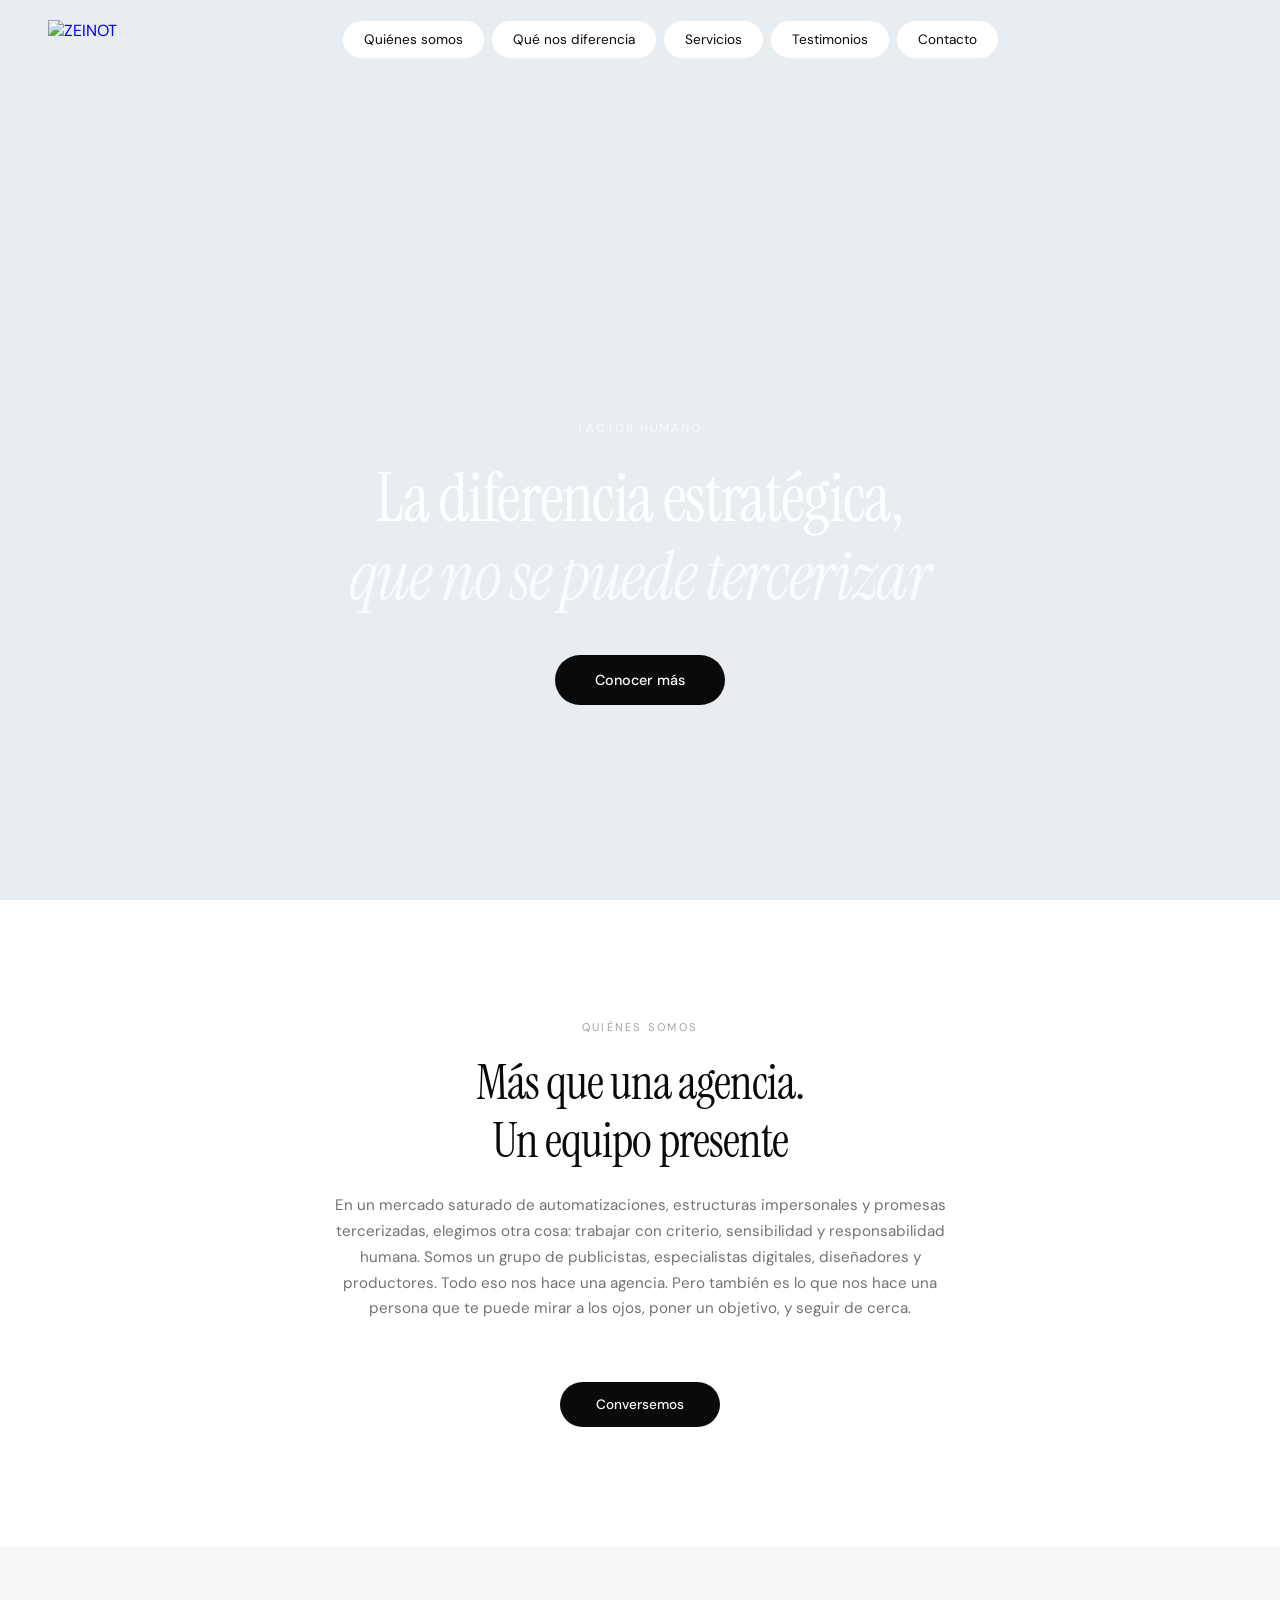
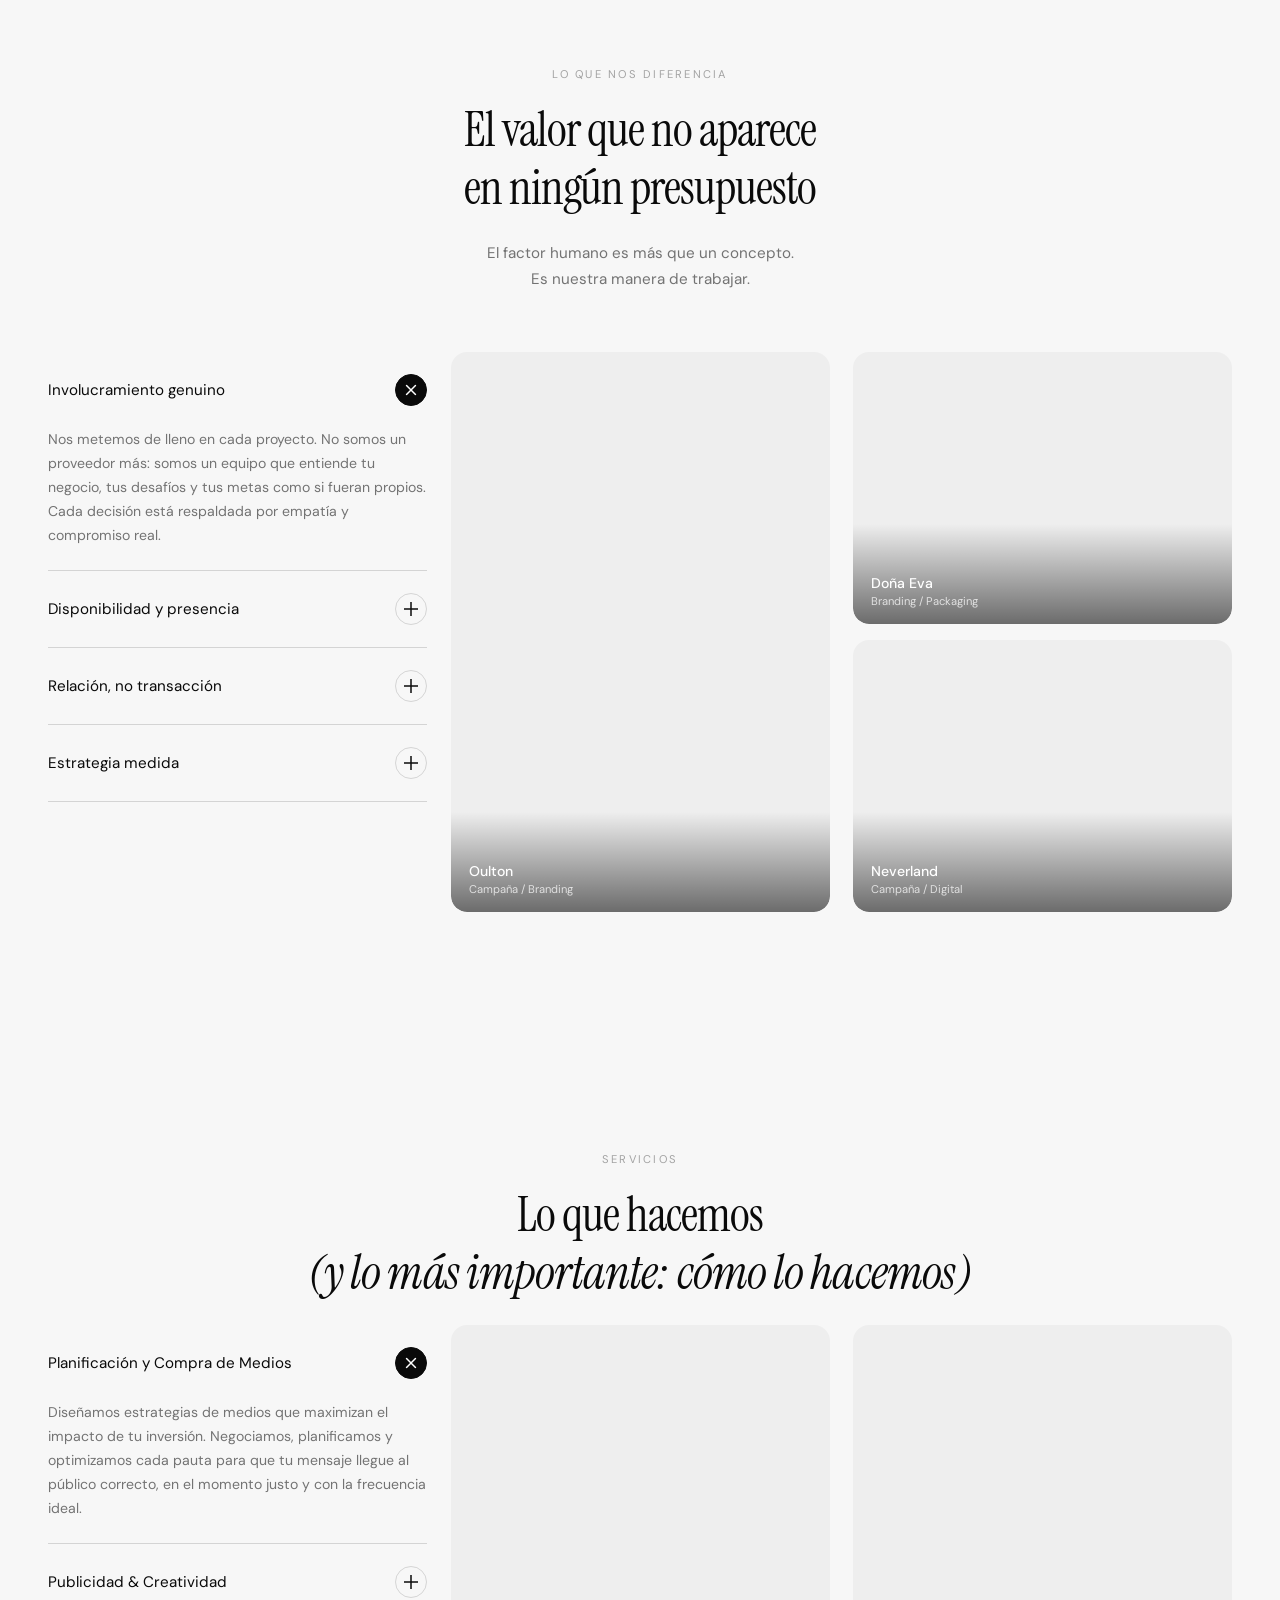
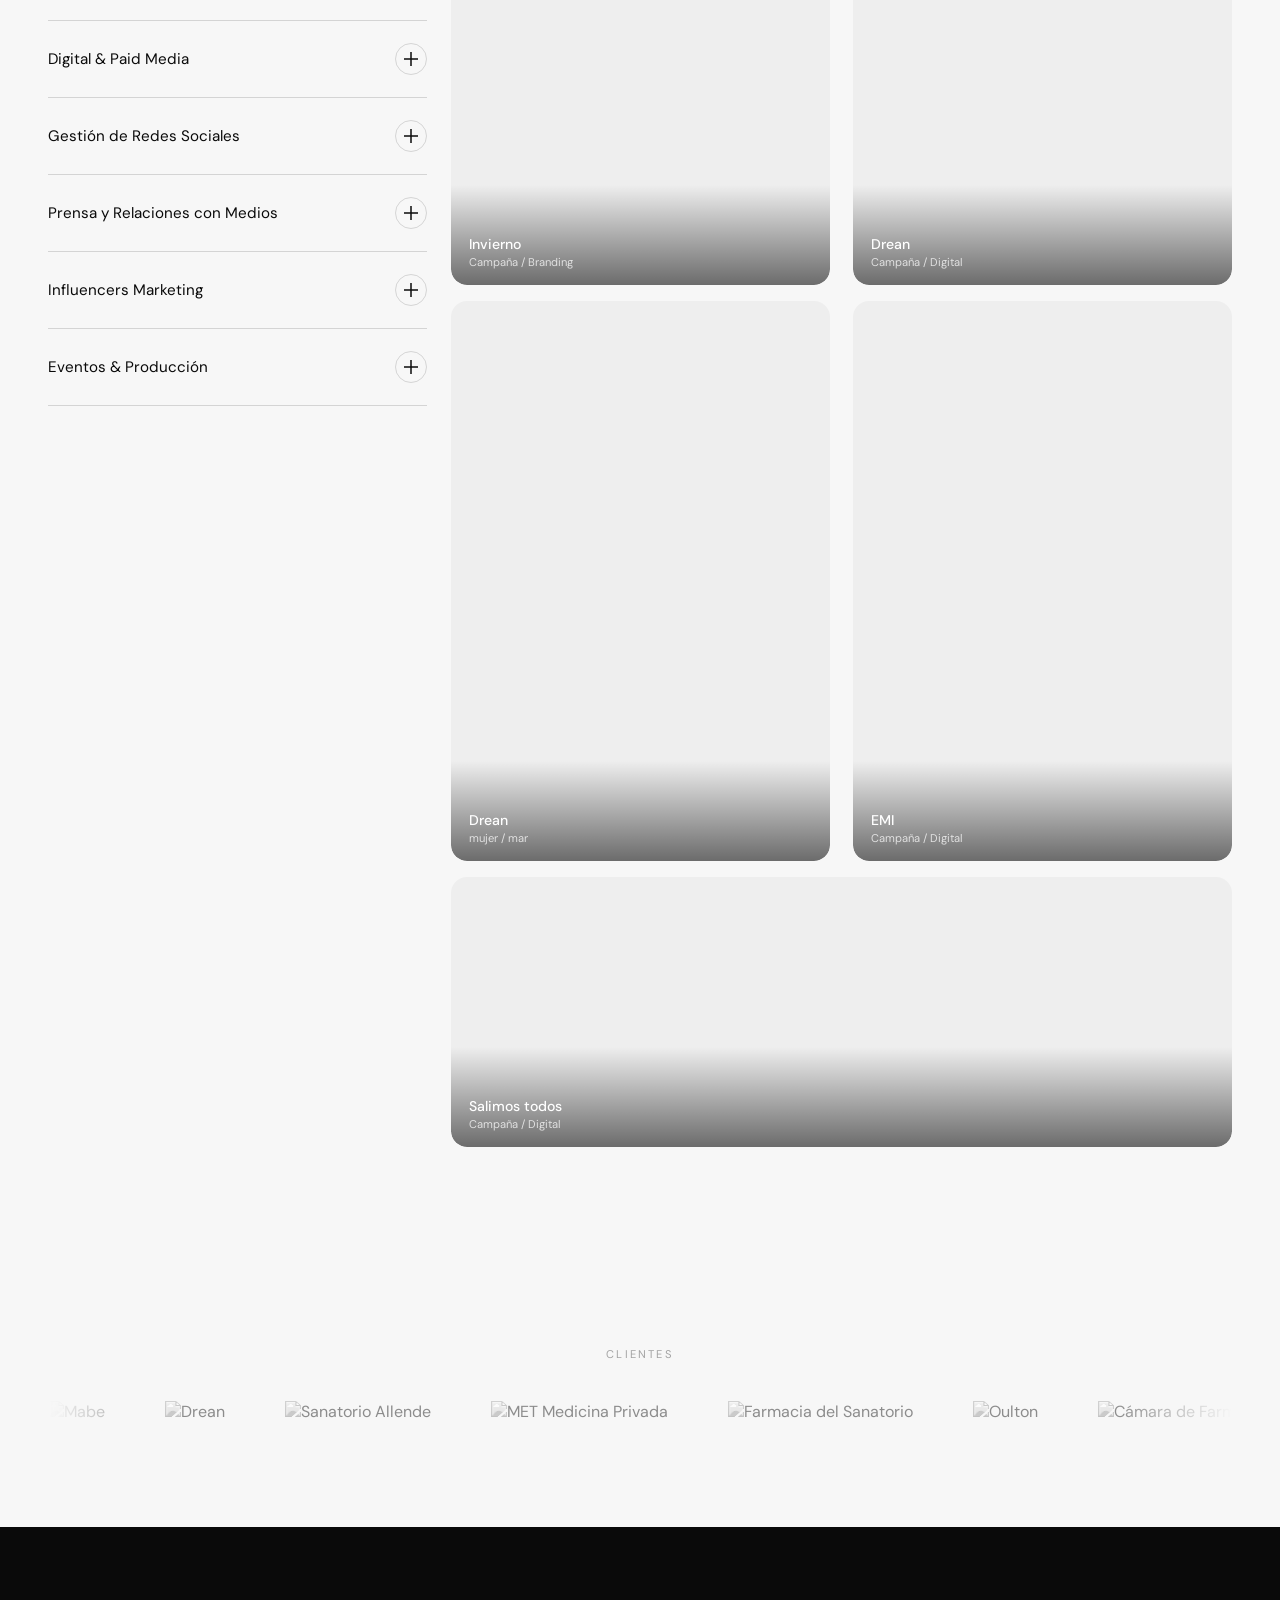
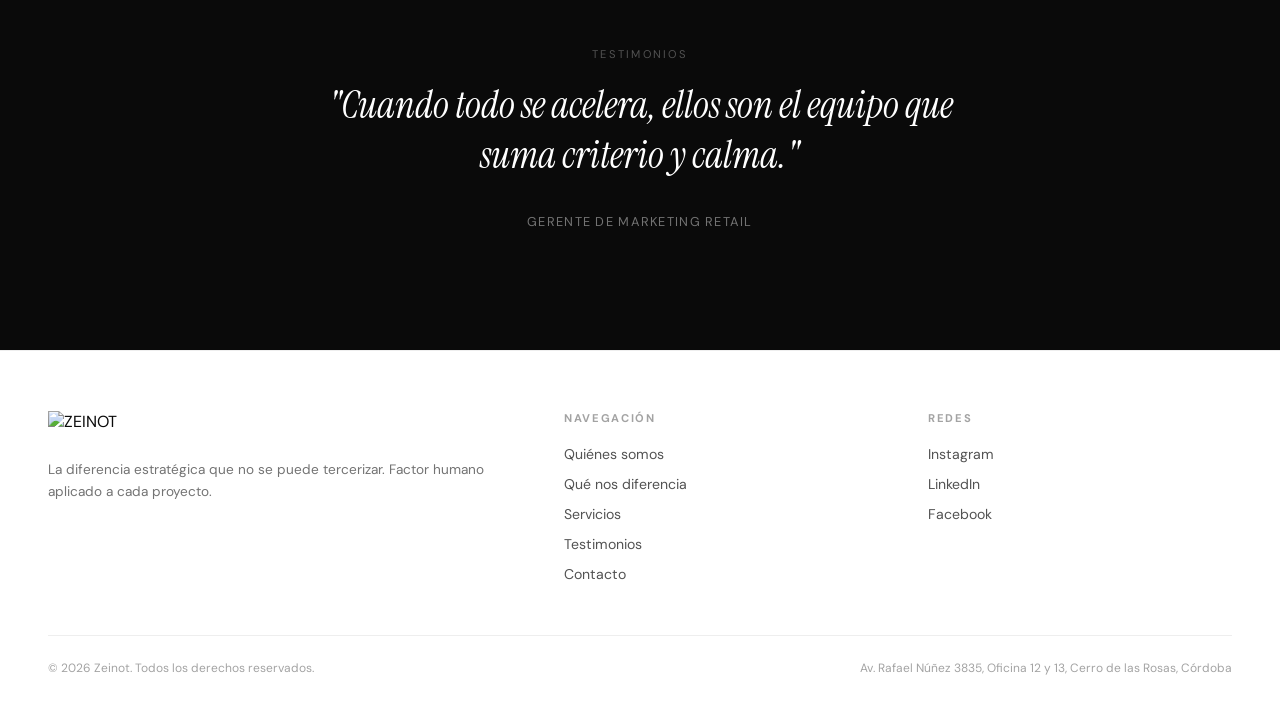
==== index.html @ 4bbc40ed "Add files via upload" ====
<!DOCTYPE html>
<html lang="es">
<head>
<meta charset="UTF-8">
<meta name="viewport" content="width=device-width, initial-scale=1.0">
<title>ZEINOT - Factor Humano</title>
<link href="https://fonts.googleapis.com/css2?family=DM+Sans:ital,opsz,wght@0,9..40,300;0,9..40,400;0,9..40,500;0,9..40,600;0,9..40,700;1,9..40,300;1,9..40,400&family=Instrument+Serif:ital@0;1&display=swap" rel="stylesheet">
<style>
*, *::before, *::after { margin: 0; padding: 0; box-sizing: border-box; }

:root {
  --black: #0a0a0a;
  --white: #ffffff;
  --gray-50: #f7f7f7;
  --gray-100: #eeeeee;
  --gray-200: #d4d4d4;
  --gray-300: #a3a3a3;
  --gray-400: #737373;
  --gray-500: #525252;
  --accent: #0a0a0a;
  --font-display: 'Instrument Serif', serif;
  --font-body: 'DM Sans', sans-serif;
  --transition: cubic-bezier(0.4, 0, 0.2, 1);
}

html { scroll-behavior: smooth; font-size: 16px; }

body {
  font-family: var(--font-body);
  color: var(--black);
  background: var(--white);
  overflow-x: hidden;
  -webkit-font-smoothing: antialiased;
}

/* ─── NAV ─── */
.nav {
  position: fixed; top: 0; left: 0; right: 0;
  z-index: 1000;
  display: flex; align-items: center; justify-content: space-between;
  padding: 20px 48px;
  background: transparent;
  transition: background 0.4s var(--transition), padding 0.4s var(--transition), box-shadow 0.4s var(--transition);
}
.nav.scrolled {
  padding: 14px 48px;
  background: rgba(255,255,255,0.92);
  backdrop-filter: blur(20px);
  -webkit-backdrop-filter: blur(20px);
  box-shadow: 0 1px 20px rgba(0,0,0,0.06);
}
.nav-logo { text-decoration: none; display: flex; align-items: center; }
.nav-logo-img { height: 39px; width: auto; display: block; transition: height 0.4s var(--transition); }
.nav.scrolled .nav-logo-img { height: 28px; }

.nav-links { display: flex; gap: 8px; align-items: center; }
.nav-links a {
  font-size: 0.85rem; font-weight: 400; color: var(--black);
  text-decoration: none;
  padding: 9px 20px;
  border-radius: 100px;
  background: var(--white);
  border: 1px solid transparent;
  white-space: nowrap;
  transition: background 0.25s var(--transition), color 0.25s var(--transition), border-color 0.25s var(--transition);
}
.nav-links a:hover { background: rgba(255,255,255,0.5); }
.nav-links a.active { font-weight: 500; }

/* Scrolled: outlined pills */
.nav.scrolled .nav-links a {
  background: transparent;
  border-color: rgba(0,0,0,0.14);
}
.nav.scrolled .nav-links a:hover { background: rgba(0,0,0,0.07); border-color: transparent; }

.nav-contact-btn {
  padding: 9px 20px; border-radius: 100px;
  background: var(--black); color: var(--white);
  font-size: 0.85rem; font-weight: 500;
  text-decoration: none;
  border: 1px solid transparent;
  transition: background 0.25s var(--transition), color 0.25s var(--transition);
}
.nav-contact-btn:hover { background: var(--white); color: var(--black); }
.nav.scrolled .nav-contact-btn:hover { background: var(--white); color: var(--black); }

.nav-head-icon { display: flex; align-items: center; margin-left: 8px; }
.nav-head-icon img { height: 36px; width: auto; display: block; }

/* ─── HAMBURGER (mobile) ─── */
.hamburger { display: none; cursor: pointer; flex-direction: column; gap: 5px; background: none; border: none; padding: 8px; }
.hamburger span { display: block; width: 24px; height: 2px; background: var(--black); transition: all 0.3s var(--transition); }

/* ─── HERO ─── */
.hero {
  min-height: 100vh;
  display: flex; align-items: center; justify-content: center;
  position: relative; overflow: hidden;
  background-image: url('img/hero.webp');
  background-size: cover;
  background-position: center;
  background-color: #e8edf2;
}
.hero::before { display: none; }
.hero-content {
  text-align: center; z-index: 2;
  max-width: 800px; padding: 0 24px;
  margin-top: 25vh;
}
.hero-label {
  font-size: 0.75rem; font-weight: 500; letter-spacing: 0.15em;
  text-transform: uppercase; color: rgba(255,255,255,0.7);
  margin-bottom: 24px;
  opacity: 0; animation: fadeUp 0.8s 0.3s forwards;
}
.hero h1 {
  font-family: var(--font-display);
  font-size: clamp(2.5rem, 5.5vw, 4.2rem);
  font-weight: 400; line-height: 1.15;
  letter-spacing: -0.02em;
  color: var(--white);
  opacity: 0; animation: fadeUp 0.8s 0.5s forwards;
}
.hero h1 em {
  font-style: italic;
  color: rgba(255,255,255,0.75);
}
.hero-cta {
  margin-top: 40px;
  display: inline-block;
  padding: 16px 40px; border-radius: 100px;
  background: var(--black); color: var(--white);
  font-size: 0.9rem; font-weight: 500;
  text-decoration: none;
  transition: all 0.3s var(--transition);
  opacity: 0; animation: fadeUp 0.8s 0.7s forwards;
}
.hero-cta:hover { background: #222; transform: translateY(-2px); box-shadow: 0 8px 30px rgba(0,0,0,0.15); }

/* ─── SECTIONS ─── */
section { padding: 120px 48px; }
.section-label {
  font-size: 0.7rem; text-transform: uppercase; letter-spacing: 0.2em;
  color: var(--gray-300); text-align: center; margin-bottom: 20px;
}
.section-title {
  font-family: var(--font-display);
  font-size: clamp(2rem, 4vw, 3rem);
  font-weight: 400; text-align: center;
  line-height: 1.2; letter-spacing: -0.02em;
  max-width: 700px; margin: 0 auto 24px;
}
.section-desc {
  text-align: center; max-width: 620px; margin: 0 auto 60px;
  font-size: 0.95rem; line-height: 1.7; color: var(--gray-400);
}

/* ─── QUIENES SOMOS ─── */
#quienes-somos { background: var(--white); }
.quienes-btn {
  display: block; width: fit-content; margin: 0 auto; text-decoration: none; text-align: center;
  padding: 14px 36px; border-radius: 100px;
  background: var(--black); color: var(--white);
  font-size: 0.85rem; font-weight: 500;
  border: none; cursor: pointer;
  transition: all 0.3s var(--transition);
}
.quienes-btn:hover { background: #222; transform: translateY(-1px); }

/* ─── DIFERENCIA ─── */
#diferencia { background: var(--gray-50); }
.diferencia-layout {
  display: grid;
  grid-template-columns: 1fr 1fr 1fr;
  column-gap: 24px;
  row-gap: 16px;
  max-width: 1200px; margin: 0 auto;
}
.diferencia-layout > :nth-child(1) { grid-column: 1; grid-row: 1 / 3; align-self: start; }
.diferencia-layout > :nth-child(2) { grid-column: 2; grid-row: 1 / 3; min-height: 560px; cursor: pointer; }
.diferencia-layout > :nth-child(3) { grid-column: 3; grid-row: 1; min-height: 270px; cursor: pointer; }
.diferencia-layout > :nth-child(4) { grid-column: 3; grid-row: 2; min-height: 270px; cursor: pointer; }

/* ─── ACCORDION ─── */
.accordion { display: flex; flex-direction: column; }
.accordion-item {
  border-bottom: 1px solid var(--gray-200);
  overflow: hidden;
}
.accordion-header {
  display: flex; align-items: center; justify-content: space-between;
  padding: 22px 0; cursor: pointer;
  background: none; border: none; width: 100%;
  font-family: var(--font-body);
  font-size: 0.95rem; font-weight: 400;
  color: var(--black); text-align: left;
  transition: color 0.3s var(--transition);
}
.accordion-header:hover { color: var(--gray-500); }
.accordion-icon {
  width: 32px; height: 32px; border-radius: 50%;
  border: 1px solid var(--gray-200);
  display: flex; align-items: center; justify-content: center;
  flex-shrink: 0;
  transition: all 0.3s var(--transition);
}
.accordion-icon svg { transition: transform 0.3s var(--transition); }
.accordion-item.active .accordion-icon { background: var(--black); border-color: var(--black); }
.accordion-item.active .accordion-icon svg { transform: rotate(45deg); }
.accordion-item.active .accordion-icon svg line { stroke: var(--white); }
.accordion-body {
  max-height: 0; overflow: hidden;
  transition: max-height 0.5s var(--transition), padding 0.5s var(--transition);
}
.accordion-item.active .accordion-body { max-height: 300px; }
.accordion-body-inner {
  padding: 0 0 22px 0;
  font-size: 0.88rem; line-height: 1.7; color: var(--gray-400);
}

/* ─── IMAGE MOSAIC ─── */
.mosaic-item {
  border-radius: 16px; overflow: hidden;
  position: relative;
  background: var(--gray-100);
  display: flex; align-items: center; justify-content: center;
  transition: transform 0.3s var(--transition);
}
.mosaic-item:hover { transform: scale(1.01); }
.mosaic-item::after {
  content: '';
  position: absolute; bottom: 0; left: 0; right: 0;
  height: 100px;
  background: linear-gradient(transparent, rgba(0,0,0,0.55));
  border-radius: 0 0 16px 16px;
  pointer-events: none;
}
.mosaic-label {
  position: absolute; bottom: 16px; left: 18px;
  font-size: 0.7rem; color: rgba(255,255,255,0.75);
  z-index: 1; pointer-events: none;
}
.mosaic-label strong { display: block; font-size: 0.88rem; color: var(--white); font-weight: 500; margin-bottom: 2px; }

/* ─── LIGHTBOX ─── */
.lightbox {
  position: fixed; inset: 0;
  background: rgba(0,0,0,0.92);
  z-index: 2000;
  display: flex; align-items: center; justify-content: center;
  opacity: 0; pointer-events: none;
  transition: opacity 0.35s ease;
}
.lightbox.open { opacity: 1; pointer-events: all; }
.lightbox-img {
  max-width: 90vw; max-height: 88vh;
  object-fit: contain;
  border-radius: 8px;
  transform: scale(0.96);
  transition: transform 0.35s ease;
}
.lightbox.open .lightbox-img { transform: scale(1); }
.lightbox-close {
  position: absolute; top: 28px; right: 36px;
  background: none; border: none;
  color: rgba(255,255,255,0.6); font-size: 2rem;
  cursor: pointer; line-height: 1;
  transition: color 0.2s;
}
.lightbox-close:hover { color: var(--white); }

/* ─── SERVICIOS ─── */
#servicios { background: var(--gray-50); }
.servicios-layout {
  display: grid;
  grid-template-columns: 1fr 1fr 1fr;
  column-gap: 24px;
  row-gap: 16px;
  max-width: 1200px; margin: 0 auto;
}
.servicios-layout > :nth-child(1) { grid-column: 1; grid-row: 1 / 4; align-self: start; }
.servicios-layout > :nth-child(2) { grid-column: 2; grid-row: 1; min-height: 560px; cursor: pointer; }
.servicios-layout > :nth-child(3) { grid-column: 3; grid-row: 1; min-height: 560px; cursor: pointer; }
.servicios-layout > :nth-child(4) { grid-column: 2; grid-row: 2; min-height: 560px; cursor: pointer; }
.servicios-layout > :nth-child(5) { grid-column: 3; grid-row: 2; min-height: 560px; cursor: pointer; }
.servicios-layout > :nth-child(6) { grid-column: 2 / 4; grid-row: 3; min-height: 270px; cursor: pointer; }

/* ─── CLIENTES (logos) ─── */
#clientes { background: var(--gray-50); padding: 80px 48px; }
.clientes-title { text-align: center; font-size: 0.7rem; text-transform: uppercase; letter-spacing: 0.2em; color: var(--gray-300); margin-bottom: 40px; }
.logos-track-wrapper {
  overflow: hidden;
  position: relative;
  mask-image: linear-gradient(to right, transparent 0%, black 10%, black 90%, transparent 100%);
  -webkit-mask-image: linear-gradient(to right, transparent 0%, black 10%, black 90%, transparent 100%);
}
.logos-track {
  display: flex; align-items: center; gap: 60px;
  animation: scrollLogos 25s linear infinite;
  width: max-content;
}
.logos-track:hover { animation-play-state: paused; }
.logo-item {
  flex-shrink: 0;
  height: 46px;
  width: auto;
  object-fit: contain;
  filter: grayscale(1) opacity(0.45);
  transition: filter 0.3s var(--transition);
  user-select: none;
}
.logo-item:hover { filter: grayscale(0) opacity(1); }

@keyframes scrollLogos {
  0% { transform: translateX(0); }
  100% { transform: translateX(-50%); }
}

/* ─── TESTIMONIOS ─── */
#testimonios { background: var(--black); color: var(--white); text-align: center; }
#testimonios .section-label { color: var(--gray-500); }
.testimonial-quote {
  font-family: var(--font-display);
  font-size: clamp(1.5rem, 3vw, 2.4rem);
  font-weight: 400; line-height: 1.3;
  max-width: 700px; margin: 0 auto 32px;
  font-style: italic;
  opacity: 0.9;
}
.testimonial-author {
  font-size: 0.8rem; color: var(--gray-400);
  text-transform: uppercase; letter-spacing: 0.1em;
}

/* ─── FOOTER ─── */
.footer {
  background: var(--white);
  border-top: 1px solid var(--gray-100);
  padding: 60px 48px 40px;
}
.footer-grid {
  display: grid;
  grid-template-columns: 1.5fr 1fr 1fr;
  gap: 60px;
  max-width: 1200px; margin: 0 auto;
}
.footer-logo { display: block; height: 32px; width: auto; margin-bottom: 16px; }
.footer-tagline { font-size: 0.85rem; color: var(--gray-400); line-height: 1.6; }
.footer-col h4 { font-size: 0.7rem; text-transform: uppercase; letter-spacing: 0.15em; color: var(--gray-300); margin-bottom: 20px; }
.footer-col a {
  display: block; font-size: 0.88rem; color: var(--gray-500);
  text-decoration: none; margin-bottom: 12px;
  transition: color 0.3s var(--transition);
}
.footer-col a:hover { color: var(--black); }
.footer-bottom {
  max-width: 1200px; margin: 40px auto 0;
  padding-top: 24px; border-top: 1px solid var(--gray-100);
  font-size: 0.75rem; color: var(--gray-300);
  display: flex; justify-content: space-between; align-items: center;
}

/* ─── ANIMATIONS ─── */
@keyframes fadeUp {
  from { opacity: 0; transform: translateY(24px); }
  to { opacity: 1; transform: translateY(0); }
}

/* Base reveal — all animated elements start hidden */
[data-reveal] {
  opacity: 0;
  will-change: transform, opacity, filter;
  transition:
    opacity 0.9s cubic-bezier(0.22, 1, 0.36, 1),
    transform 0.9s cubic-bezier(0.22, 1, 0.36, 1),
    filter 0.9s cubic-bezier(0.22, 1, 0.36, 1);
}

/* Direction variants */
[data-reveal="up"]    { transform: translateY(50px); }
[data-reveal="down"]  { transform: translateY(-50px); }
[data-reveal="left"]  { transform: translateX(60px); }
[data-reveal="right"] { transform: translateX(-60px); }
[data-reveal="scale"] { transform: scale(0.92); filter: blur(4px); }
[data-reveal="fade"]  { transform: none; }
[data-reveal="blur"]  { transform: translateY(20px); filter: blur(8px); }

/* Visible state — all converge to normal */
[data-reveal].visible {
  opacity: 1;
  transform: translateY(0) translateX(0) scale(1);
  filter: blur(0);
}

/* Stagger delays via data attribute */
[data-delay="1"] { transition-delay: 0.08s; }
[data-delay="2"] { transition-delay: 0.16s; }
[data-delay="3"] { transition-delay: 0.24s; }
[data-delay="4"] { transition-delay: 0.32s; }
[data-delay="5"] { transition-delay: 0.40s; }
[data-delay="6"] { transition-delay: 0.48s; }
[data-delay="7"] { transition-delay: 0.56s; }
[data-delay="8"] { transition-delay: 0.64s; }

/* Slower variant for big elements */
[data-speed="slow"] {
  transition-duration: 1.2s;
}

/* Accordion items stagger on reveal */
.accordion-item[data-reveal] {
  transition-duration: 0.7s;
}

/* Cards scale on reveal */
.servicio-card[data-reveal],
.mosaic-item[data-reveal] {
  transition-duration: 0.8s;
}

/* Logo track reveal */
.logos-track-wrapper[data-reveal] {
  transition-duration: 1s;
}

/* Legacy .reveal class fallback */
.reveal {
  opacity: 0; transform: translateY(30px);
  transition: opacity 0.7s var(--transition), transform 0.7s var(--transition);
}
.reveal.visible { opacity: 1; transform: translateY(0); }

/* ─── MOBILE NAV DRAWER ─── */
.mobile-nav {
  position: fixed; top: 0; right: -100%; width: 100%; height: 100%;
  background: var(--white); z-index: 999;
  display: flex; flex-direction: column; justify-content: center; align-items: center; gap: 32px;
  transition: right 0.4s var(--transition);
}
.mobile-nav.open { right: 0; }
.mobile-nav a { font-size: 1.5rem; font-weight: 400; color: var(--black); text-decoration: none; }
.mobile-nav-close { position: absolute; top: 24px; right: 24px; background: none; border: none; font-size: 2rem; cursor: pointer; }

/* ─── RESPONSIVE ─── */
@media (max-width: 900px) {
  section { padding: 80px 24px; }
  .nav { padding: 16px 24px; }
  .nav-links { display: none; }
  .nav-head-icon { display: none; }
  .hamburger { display: flex; }
  .diferencia-layout, .servicios-layout { grid-template-columns: 1fr; }
  .diferencia-layout > :nth-child(n),
  .servicios-layout > :nth-child(n) {
    grid-column: 1 !important;
    grid-row: auto !important;
  }
  /* Imágenes verticales — ratio 4:5 (feed Instagram) */
  .diferencia-layout > :nth-child(2),
  .diferencia-layout > :nth-child(3),
  .servicios-layout > :nth-child(2),
  .servicios-layout > :nth-child(3),
  .servicios-layout > :nth-child(4),
  .servicios-layout > :nth-child(5) { min-height: 0; aspect-ratio: 18 / 25; }
  /* Imágenes horizontales */
  .diferencia-layout > :nth-child(4),
  .servicios-layout > :nth-child(6) { min-height: 260px; }
  .footer-grid { grid-template-columns: 1fr; gap: 40px; }
  .footer-bottom { flex-direction: column; gap: 8px; text-align: center; }
}
</style>
</head>
<body>

<!-- NAV -->
<nav class="nav" id="mainNav">
  <a href="#" class="nav-logo"><img src="img/Zeinot Logo FH-Negro.svg" alt="ZEINOT" class="nav-logo-img"></a>
  <div class="nav-links">
    <a href="#quienes-somos">Quiénes somos</a>
    <a href="#diferencia">Qué nos diferencia</a>
    <a href="#servicios">Servicios</a>
    <a href="#testimonios">Testimonios</a>
    <a href="https://wa.me/5493516237172" target="_blank" rel="noopener" class="nav-contact-btn">Contacto</a>
  </div>
  <div class="nav-head-icon">
    <img src="img/head.svg" alt="">
  </div>
  <button class="hamburger" id="hamburgerBtn" aria-label="Menú">
    <span></span><span></span><span></span>
  </button>
</nav>

<!-- MOBILE NAV -->
<div class="mobile-nav" id="mobileNav">
  <button class="mobile-nav-close" id="mobileNavClose">&times;</button>
  <a href="#quienes-somos" onclick="closeMobileNav()">Quiénes somos</a>
  <a href="#diferencia" onclick="closeMobileNav()">Qué nos diferencia</a>
  <a href="#servicios" onclick="closeMobileNav()">Servicios</a>
  <a href="#testimonios" onclick="closeMobileNav()">Testimonios</a>
  <a href="https://wa.me/5493516237172" target="_blank" rel="noopener" onclick="closeMobileNav()">Contacto</a>
</div>

<!-- HERO -->
<section class="hero" id="inicio">
  <div class="hero-content">
    <p class="hero-label">Factor Humano</p>
    <h1>La diferencia estratégica,<br><em>que no se puede tercerizar</em></h1>
    <a href="#quienes-somos" class="hero-cta">Conocer más</a>
  </div>
</section>

<!-- QUIÉNES SOMOS -->
<section id="quienes-somos">
  <p class="section-label" data-reveal="fade" data-delay="1">Quiénes Somos</p>
  <h2 class="section-title" data-reveal="blur" data-delay="2">Más que una agencia.<br>Un equipo presente</h2>
  <p class="section-desc" data-reveal="up" data-delay="3">En un mercado saturado de automatizaciones, estructuras impersonales y promesas tercerizadas, elegimos otra cosa: trabajar con criterio, sensibilidad y responsabilidad humana. Somos un grupo de publicistas, especialistas digitales, diseñadores y productores. Todo eso nos hace una agencia. Pero también es lo que nos hace una persona que te puede mirar a los ojos, poner un objetivo, y seguir de cerca.</p>
  <a href="https://wa.me/5493516237172" target="_blank" rel="noopener" class="quienes-btn" data-reveal="scale" data-delay="4">Conversemos</a>
</section>

<!-- LO QUE NOS DIFERENCIA -->
<section id="diferencia">
  <p class="section-label" data-reveal="fade" data-delay="1">Lo que nos diferencia</p>
  <h2 class="section-title" data-reveal="blur" data-delay="2">El valor que no aparece<br>en ningún presupuesto</h2>
  <p class="section-desc" data-reveal="up" data-delay="3">El factor humano es más que un concepto.<br>Es nuestra manera de trabajar.</p>

  <div class="diferencia-layout">
    <div class="accordion">
      <div class="accordion-item active" data-reveal="left" data-delay="1">
        <button class="accordion-header">
          <span>Involucramiento genuino</span>
          <span class="accordion-icon"><svg width="14" height="14" viewBox="0 0 14 14"><line x1="7" y1="0" x2="7" y2="14" stroke="#0a0a0a" stroke-width="1.5"/><line x1="0" y1="7" x2="14" y2="7" stroke="#0a0a0a" stroke-width="1.5"/></svg></span>
        </button>
        <div class="accordion-body">
          <div class="accordion-body-inner">Nos metemos de lleno en cada proyecto. No somos un proveedor más: somos un equipo que entiende tu negocio, tus desafíos y tus metas como si fueran propios. Cada decisión está respaldada por empatía y compromiso real.</div>
        </div>
      </div>
      <div class="accordion-item" data-reveal="left" data-delay="2">
        <button class="accordion-header">
          <span>Disponibilidad y presencia</span>
          <span class="accordion-icon"><svg width="14" height="14" viewBox="0 0 14 14"><line x1="7" y1="0" x2="7" y2="14" stroke="#0a0a0a" stroke-width="1.5"/><line x1="0" y1="7" x2="14" y2="7" stroke="#0a0a0a" stroke-width="1.5"/></svg></span>
        </button>
        <div class="accordion-body">
          <div class="accordion-body-inner">Estar presentes no es solo una frase. Es responder cuando hace falta, anticipar problemas y estar en cada reunión con la misma energía del primer día. Creemos que la cercanía genera confianza y la confianza genera resultados.</div>
        </div>
      </div>
      <div class="accordion-item" data-reveal="left" data-delay="3">
        <button class="accordion-header">
          <span>Relación, no transacción</span>
          <span class="accordion-icon"><svg width="14" height="14" viewBox="0 0 14 14"><line x1="7" y1="0" x2="7" y2="14" stroke="#0a0a0a" stroke-width="1.5"/><line x1="0" y1="7" x2="14" y2="7" stroke="#0a0a0a" stroke-width="1.5"/></svg></span>
        </button>
        <div class="accordion-body">
          <div class="accordion-body-inner">No buscamos clientes, buscamos socios. Cada vínculo que construimos se basa en la transparencia, el respeto mutuo y la visión a largo plazo. Tu éxito es nuestro éxito, y eso se nota en cada interacción.</div>
        </div>
      </div>
      <div class="accordion-item" data-reveal="left" data-delay="4">
        <button class="accordion-header">
          <span>Estrategia medida</span>
          <span class="accordion-icon"><svg width="14" height="14" viewBox="0 0 14 14"><line x1="7" y1="0" x2="7" y2="14" stroke="#0a0a0a" stroke-width="1.5"/><line x1="0" y1="7" x2="14" y2="7" stroke="#0a0a0a" stroke-width="1.5"/></svg></span>
        </button>
        <div class="accordion-body">
          <div class="accordion-body-inner">Cada acción tiene un porqué y un para qué. Medimos, analizamos y optimizamos constantemente. No improvisamos: planificamos con datos y ejecutamos con creatividad para maximizar cada inversión.</div>
        </div>
      </div>
    </div>

    <div class="mosaic-item" data-reveal="scale" data-delay="2" data-src="img/oulton.webp" style="background-image: url('img/oulton.webp'); background-size: cover; background-position: center;">
      <span class="mosaic-label"><strong>Oulton</strong>Campaña / Branding</span>
    </div>
    <div class="mosaic-item" data-reveal="right" data-delay="3" data-src="img/dona-eva.webp" style="background-image: url('img/dona-eva.webp'); background-size: cover; background-position: center;">
      <span class="mosaic-label"><strong>Doña Eva</strong>Branding / Packaging</span>
    </div>
    <div class="mosaic-item" data-reveal="right" data-delay="4" data-src="img/neverland.webp" style="background-image: url('img/neverland.webp'); background-size: cover; background-position: center;">
      <span class="mosaic-label"><strong>Neverland</strong>Campaña / Digital</span>
    </div>
  </div>
</section>

<!-- SERVICIOS -->
<section id="servicios">
  <p class="section-label" data-reveal="fade" data-delay="1">Servicios</p>
  <h2 class="section-title" data-reveal="blur" data-delay="2">Lo que hacemos<br><em style="font-family: var(--font-display); font-style: italic;">(y lo más importante: cómo lo hacemos)</em></h2>

  <div class="servicios-layout">
    <div class="accordion">
      <div class="accordion-item active" data-reveal="left" data-delay="1">
        <button class="accordion-header">
          <span>Planificación y Compra de Medios</span>
          <span class="accordion-icon"><svg width="14" height="14" viewBox="0 0 14 14"><line x1="7" y1="0" x2="7" y2="14" stroke="#0a0a0a" stroke-width="1.5"/><line x1="0" y1="7" x2="14" y2="7" stroke="#0a0a0a" stroke-width="1.5"/></svg></span>
        </button>
        <div class="accordion-body">
          <div class="accordion-body-inner">Diseñamos estrategias de medios que maximizan el impacto de tu inversión. Negociamos, planificamos y optimizamos cada pauta para que tu mensaje llegue al público correcto, en el momento justo y con la frecuencia ideal.</div>
        </div>
      </div>
      <div class="accordion-item" data-reveal="left" data-delay="2">
        <button class="accordion-header">
          <span>Publicidad & Creatividad</span>
          <span class="accordion-icon"><svg width="14" height="14" viewBox="0 0 14 14"><line x1="7" y1="0" x2="7" y2="14" stroke="#0a0a0a" stroke-width="1.5"/><line x1="0" y1="7" x2="14" y2="7" stroke="#0a0a0a" stroke-width="1.5"/></svg></span>
        </button>
        <div class="accordion-body">
          <div class="accordion-body-inner">Ideas que conectan, mensajes que resuenan. Nuestro equipo creativo desarrolla conceptos publicitarios que no solo llaman la atención, sino que construyen marca y generan conversiones reales.</div>
        </div>
      </div>
      <div class="accordion-item" data-reveal="left" data-delay="3">
        <button class="accordion-header">
          <span>Digital & Paid Media</span>
          <span class="accordion-icon"><svg width="14" height="14" viewBox="0 0 14 14"><line x1="7" y1="0" x2="7" y2="14" stroke="#0a0a0a" stroke-width="1.5"/><line x1="0" y1="7" x2="14" y2="7" stroke="#0a0a0a" stroke-width="1.5"/></svg></span>
        </button>
        <div class="accordion-body">
          <div class="accordion-body-inner">Campañas digitales pensadas con estrategia y ejecutadas con precisión. Google Ads, Meta Ads, programática y más. Cada peso invertido tiene un propósito claro y un KPI que lo respalda.</div>
        </div>
      </div>
      <div class="accordion-item" data-reveal="left" data-delay="4">
        <button class="accordion-header">
          <span>Gestión de Redes Sociales</span>
          <span class="accordion-icon"><svg width="14" height="14" viewBox="0 0 14 14"><line x1="7" y1="0" x2="7" y2="14" stroke="#0a0a0a" stroke-width="1.5"/><line x1="0" y1="7" x2="14" y2="7" stroke="#0a0a0a" stroke-width="1.5"/></svg></span>
        </button>
        <div class="accordion-body">
          <div class="accordion-body-inner">Contenido con criterio, no por cantidad. Gestionamos tus redes con una mirada estratégica que cuida tu marca, genera comunidad y convierte seguidores en clientes.</div>
        </div>
      </div>
      <div class="accordion-item" data-reveal="left" data-delay="5">
        <button class="accordion-header">
          <span>Prensa y Relaciones con Medios</span>
          <span class="accordion-icon"><svg width="14" height="14" viewBox="0 0 14 14"><line x1="7" y1="0" x2="7" y2="14" stroke="#0a0a0a" stroke-width="1.5"/><line x1="0" y1="7" x2="14" y2="7" stroke="#0a0a0a" stroke-width="1.5"/></svg></span>
        </button>
        <div class="accordion-body">
          <div class="accordion-body-inner">Construimos narrativas que los medios quieren contar. Gestionamos prensa, notas, entrevistas y apariciones que posicionan tu marca con credibilidad y autoridad en tu sector.</div>
        </div>
      </div>
      <div class="accordion-item" data-reveal="left" data-delay="6">
        <button class="accordion-header">
          <span>Influencers Marketing</span>
          <span class="accordion-icon"><svg width="14" height="14" viewBox="0 0 14 14"><line x1="7" y1="0" x2="7" y2="14" stroke="#0a0a0a" stroke-width="1.5"/><line x1="0" y1="7" x2="14" y2="7" stroke="#0a0a0a" stroke-width="1.5"/></svg></span>
        </button>
        <div class="accordion-body">
          <div class="accordion-body-inner">Conectamos tu marca con los creadores de contenido adecuados. Seleccionamos influencers por afinidad real con tu marca, no solo por números, y gestionamos cada campaña de principio a fin.</div>
        </div>
      </div>
      <div class="accordion-item" data-reveal="left" data-delay="7">
        <button class="accordion-header">
          <span>Eventos & Producción</span>
          <span class="accordion-icon"><svg width="14" height="14" viewBox="0 0 14 14"><line x1="7" y1="0" x2="7" y2="14" stroke="#0a0a0a" stroke-width="1.5"/><line x1="0" y1="7" x2="14" y2="7" stroke="#0a0a0a" stroke-width="1.5"/></svg></span>
        </button>
        <div class="accordion-body">
          <div class="accordion-body-inner">Desde la idea hasta la ejecución. Producimos eventos, sesiones fotográficas, videos y todo tipo de contenido audiovisual con la calidad y el cuidado que tu marca merece.</div>
        </div>
      </div>
    </div>

    <div class="mosaic-item" data-reveal="scale" data-delay="2" data-src="img/s-sali-invierno.webp" style="background-image: url('img/s-sali-invierno.webp'); background-size: cover; background-position: center;">
      <span class="mosaic-label"><strong>Invierno</strong>Campaña / Branding</span>
    </div>
    <div class="mosaic-item" data-reveal="right" data-delay="3" data-src="img/s-drean-hombres.webp" style="background-image: url('img/s-drean-hombres.webp'); background-size: cover; background-position: center;">
      <span class="mosaic-label"><strong>Drean</strong>Campaña / Digital</span>
    </div>
    <div class="mosaic-item" data-reveal="up" data-delay="4" data-src="img/s-drean-mujer-mar.webp" style="background-image: url('img/s-drean-mujer-mar.webp'); background-size: cover; background-position: center;">
      <span class="mosaic-label"><strong>Drean</strong>mujer / mar</span>
    </div>
    <div class="mosaic-item" data-reveal="up" data-delay="5" data-src="img/s-emi.webp" style="background-image: url('img/s-emi.webp'); background-size: cover; background-position: center;">
      <span class="mosaic-label"><strong>EMI</strong>Campaña / Digital</span>
    </div>
    <div class="mosaic-item" data-reveal="up" data-delay="6" data-src="img/s-perro.webp" style="background-image: url('img/s-perro.webp'); background-size: cover; background-position: center;">
      <span class="mosaic-label"><strong>Salimos todos</strong>Campaña / Digital</span>
    </div>
  </div>
</section>

<!-- CLIENTES -->
<section id="clientes">
  <p class="clientes-title" data-reveal="fade" data-delay="1">Clientes</p>
  <div class="logos-track-wrapper" data-reveal="up" data-delay="2" data-speed="slow">
    <div class="logos-track" id="logosTrack">
      <img class="logo-item" src="img/logos/mabe.svg" alt="Mabe">
      <img class="logo-item" src="img/logos/drean.svg" alt="Drean">
      <img class="logo-item" src="img/logos/allende.svg" alt="Sanatorio Allende">
      <img class="logo-item" src="img/logos/met.svg" alt="MET Medicina Privada">
      <img class="logo-item" src="img/logos/farmacia.svg" alt="Farmacia del Sanatorio">
      <img class="logo-item" src="img/logos/oulton.svg" alt="Oulton">
      <img class="logo-item" src="img/logos/camara.svg" alt="Cámara de Farmacias">
      <img class="logo-item" src="img/logos/fundacion-progreso.svg" alt="Fundación para el Progreso de la Medicina">
      <img class="logo-item" src="img/logos/lega.svg" alt="Lega Laboratorio">
      <img class="logo-item" src="img/logos/montironi.svg" alt="Grupo Montironi">
      <img class="logo-item" src="img/logos/domat.svg" alt="Domat">
      <img class="logo-item" src="img/logos/construire.svg" alt="Construire">
      <img class="logo-item" src="img/logos/rosella.svg" alt="La Rosella">
      <img class="logo-item" src="img/logos/alto-paz.svg" alt="Alto Paz Tower">
      <img class="logo-item" src="img/logos/bancor.svg" alt="Bancor">
      <img class="logo-item" src="img/logos/cordobesa.svg" alt="Cordobesa">
      <img class="logo-item" src="img/logos/bezza.svg" alt="Bezza">
      <img class="logo-item" src="img/logos/taca-taca.svg" alt="Taca Taca">
      <img class="logo-item" src="img/logos/firenze.svg" alt="Firenze">
      <img class="logo-item" src="img/logos/pamela.svg" alt="Pamela">
      <img class="logo-item" src="img/logos/musel.svg" alt="Musel">
      <img class="logo-item" src="img/logos/steinhauser.svg" alt="Steinhauser">
      <img class="logo-item" src="img/logos/ariccio.svg" alt="Estudio Ariccio">
      <img class="logo-item" src="img/logos/dona-eva.svg" alt="Doña Eva">
      <img class="logo-item" src="img/logos/neverland.svg" alt="Neverland">
      <img class="logo-item" src="img/logos/emi.svg" alt="EMI">
      <img class="logo-item" src="img/logos/sipssa.svg" alt="SIPSSA">
      <img class="logo-item" src="img/logos/indom.svg" alt="Indom">
      <img class="logo-item" src="img/logos/ccc.svg" alt="Cámara de Comercio de Córdoba">
      <!-- Duplicados para loop infinito -->
      <img class="logo-item" src="img/logos/mabe.svg" alt="Mabe">
      <img class="logo-item" src="img/logos/drean.svg" alt="Drean">
      <img class="logo-item" src="img/logos/allende.svg" alt="Sanatorio Allende">
      <img class="logo-item" src="img/logos/met.svg" alt="MET Medicina Privada">
      <img class="logo-item" src="img/logos/farmacia.svg" alt="Farmacia del Sanatorio">
      <img class="logo-item" src="img/logos/oulton.svg" alt="Oulton">
      <img class="logo-item" src="img/logos/camara.svg" alt="Cámara de Farmacias">
      <img class="logo-item" src="img/logos/fundacion-progreso.svg" alt="Fundación para el Progreso de la Medicina">
      <img class="logo-item" src="img/logos/lega.svg" alt="Lega Laboratorio">
      <img class="logo-item" src="img/logos/montironi.svg" alt="Grupo Montironi">
      <img class="logo-item" src="img/logos/domat.svg" alt="Domat">
      <img class="logo-item" src="img/logos/construire.svg" alt="Construire">
      <img class="logo-item" src="img/logos/rosella.svg" alt="La Rosella">
      <img class="logo-item" src="img/logos/alto-paz.svg" alt="Alto Paz Tower">
      <img class="logo-item" src="img/logos/bancor.svg" alt="Bancor">
      <img class="logo-item" src="img/logos/cordobesa.svg" alt="Cordobesa">
      <img class="logo-item" src="img/logos/bezza.svg" alt="Bezza">
      <img class="logo-item" src="img/logos/taca-taca.svg" alt="Taca Taca">
      <img class="logo-item" src="img/logos/firenze.svg" alt="Firenze">
      <img class="logo-item" src="img/logos/pamela.svg" alt="Pamela">
      <img class="logo-item" src="img/logos/musel.svg" alt="Musel">
      <img class="logo-item" src="img/logos/steinhauser.svg" alt="Steinhauser">
      <img class="logo-item" src="img/logos/ariccio.svg" alt="Estudio Ariccio">
      <img class="logo-item" src="img/logos/dona-eva.svg" alt="Doña Eva">
      <img class="logo-item" src="img/logos/neverland.svg" alt="Neverland">
      <img class="logo-item" src="img/logos/emi.svg" alt="EMI">
      <img class="logo-item" src="img/logos/sipssa.svg" alt="SIPSSA">
      <img class="logo-item" src="img/logos/indom.svg" alt="Indom">
      <img class="logo-item" src="img/logos/ccc.svg" alt="Cámara de Comercio de Córdoba">
    </div>
  </div>
</section>

<!-- TESTIMONIOS -->
<section id="testimonios">
  <p class="section-label" data-reveal="fade" data-delay="1">Testimonios</p>
  <blockquote class="testimonial-quote" data-reveal="blur" data-delay="2" data-speed="slow">
    "Cuando todo se acelera, ellos son el equipo que suma criterio y calma."
  </blockquote>
  <p class="testimonial-author" data-reveal="up" data-delay="4">Gerente de Marketing Retail</p>
</section>

<!-- FOOTER -->
<footer class="footer" id="contacto">
  <div class="footer-grid">
    <div data-reveal="up" data-delay="1">
      <img src="img/Zeinot Logo FH-Negro.svg" alt="ZEINOT" class="footer-logo">
      <p class="footer-tagline">La diferencia estratégica que no se puede tercerizar. Factor humano aplicado a cada proyecto.</p>
    </div>
    <div class="footer-col" data-reveal="up" data-delay="2">
      <h4>Navegación</h4>
      <a href="#quienes-somos">Quiénes somos</a>
      <a href="#diferencia">Qué nos diferencia</a>
      <a href="#servicios">Servicios</a>
      <a href="#testimonios">Testimonios</a>
      <a href="#contacto">Contacto</a>
    </div>
    <div class="footer-col" data-reveal="up" data-delay="3">
      <h4>Redes</h4>
      <a href="https://www.instagram.com/agenciazeinot/" target="_blank" rel="noopener">Instagram</a>
      <a href="https://www.linkedin.com/company/zeinot-estrategias-con-alma/" target="_blank" rel="noopener">LinkedIn</a>
      <a href="https://www.facebook.com/agenciazeinot/" target="_blank" rel="noopener">Facebook</a>
    </div>
  </div>
  <div class="footer-bottom" data-reveal="fade" data-delay="4">
    <span>&copy; 2026 Zeinot. Todos los derechos reservados.</span>
    <span>Av. Rafael Núñez 3835, Oficina 12 y 13, Cerro de las Rosas, Córdoba</span>
  </div>
</footer>

<!-- LIGHTBOX -->
<div class="lightbox" id="lightbox">
  <button class="lightbox-close" id="lightboxClose">&times;</button>
  <img class="lightbox-img" id="lightboxImg" src="" alt="">
</div>

<script>
// ─── NAV SCROLL ───
const nav = document.getElementById('mainNav');
window.addEventListener('scroll', () => {
  nav.classList.toggle('scrolled', window.scrollY > 40);
});

// ─── MOBILE NAV ───
const hamburgerBtn = document.getElementById('hamburgerBtn');
const mobileNav = document.getElementById('mobileNav');
const mobileNavClose = document.getElementById('mobileNavClose');
hamburgerBtn.addEventListener('click', () => mobileNav.classList.add('open'));
mobileNavClose.addEventListener('click', () => mobileNav.classList.remove('open'));
function closeMobileNav() { mobileNav.classList.remove('open'); }

// ─── ACCORDION ───
document.querySelectorAll('.accordion-header').forEach(header => {
  header.addEventListener('click', () => {
    const item = header.parentElement;
    const accordion = item.parentElement;
    const isActive = item.classList.contains('active');
    accordion.querySelectorAll('.accordion-item').forEach(i => i.classList.remove('active'));
    if (!isActive) item.classList.add('active');
  });
});

// ─── SCROLL REVEAL (data-reveal system) ───
const revealElements = document.querySelectorAll('[data-reveal]');
const revealObserver = new IntersectionObserver((entries) => {
  entries.forEach(entry => {
    if (entry.isIntersecting) {
      entry.target.classList.add('visible');
      revealObserver.unobserve(entry.target);
    }
  });
}, { threshold: 0.12, rootMargin: '0px 0px -40px 0px' });
revealElements.forEach(el => revealObserver.observe(el));

// ─── LIGHTBOX ───
const lightbox = document.getElementById('lightbox');
const lightboxImg = document.getElementById('lightboxImg');
document.getElementById('lightboxClose').addEventListener('click', closeLightbox);
lightbox.addEventListener('click', e => { if (e.target === lightbox) closeLightbox(); });
document.addEventListener('keydown', e => { if (e.key === 'Escape') closeLightbox(); });
document.querySelectorAll('.mosaic-item[data-src]').forEach(item => {
  item.addEventListener('click', () => {
    lightboxImg.src = item.dataset.src;
    lightbox.classList.add('open');
    document.body.style.overflow = 'hidden';
  });
});
function closeLightbox() {
  lightbox.classList.remove('open');
  document.body.style.overflow = '';
  setTimeout(() => { lightboxImg.src = ''; }, 350);
}

// Legacy .reveal fallback
const legacyReveals = document.querySelectorAll('.reveal');
const legacyObserver = new IntersectionObserver((entries) => {
  entries.forEach(entry => {
    if (entry.isIntersecting) {
      entry.target.classList.add('visible');
      legacyObserver.unobserve(entry.target);
    }
  });
}, { threshold: 0.15 });
legacyReveals.forEach(el => legacyObserver.observe(el));

// ─── ACTIVE NAV LINK ───
const sections = document.querySelectorAll('section[id]');
const navLinks = document.querySelectorAll('.nav-links a:not(.nav-contact-btn)');
window.addEventListener('scroll', () => {
  let current = '';
  sections.forEach(section => {
    if (window.scrollY >= section.offsetTop - 200) current = section.getAttribute('id');
  });
  navLinks.forEach(link => {
    link.classList.remove('active');
    if (link.getAttribute('href') === '#' + current) link.classList.add('active');
  });
});
</script>

</body>
</html>
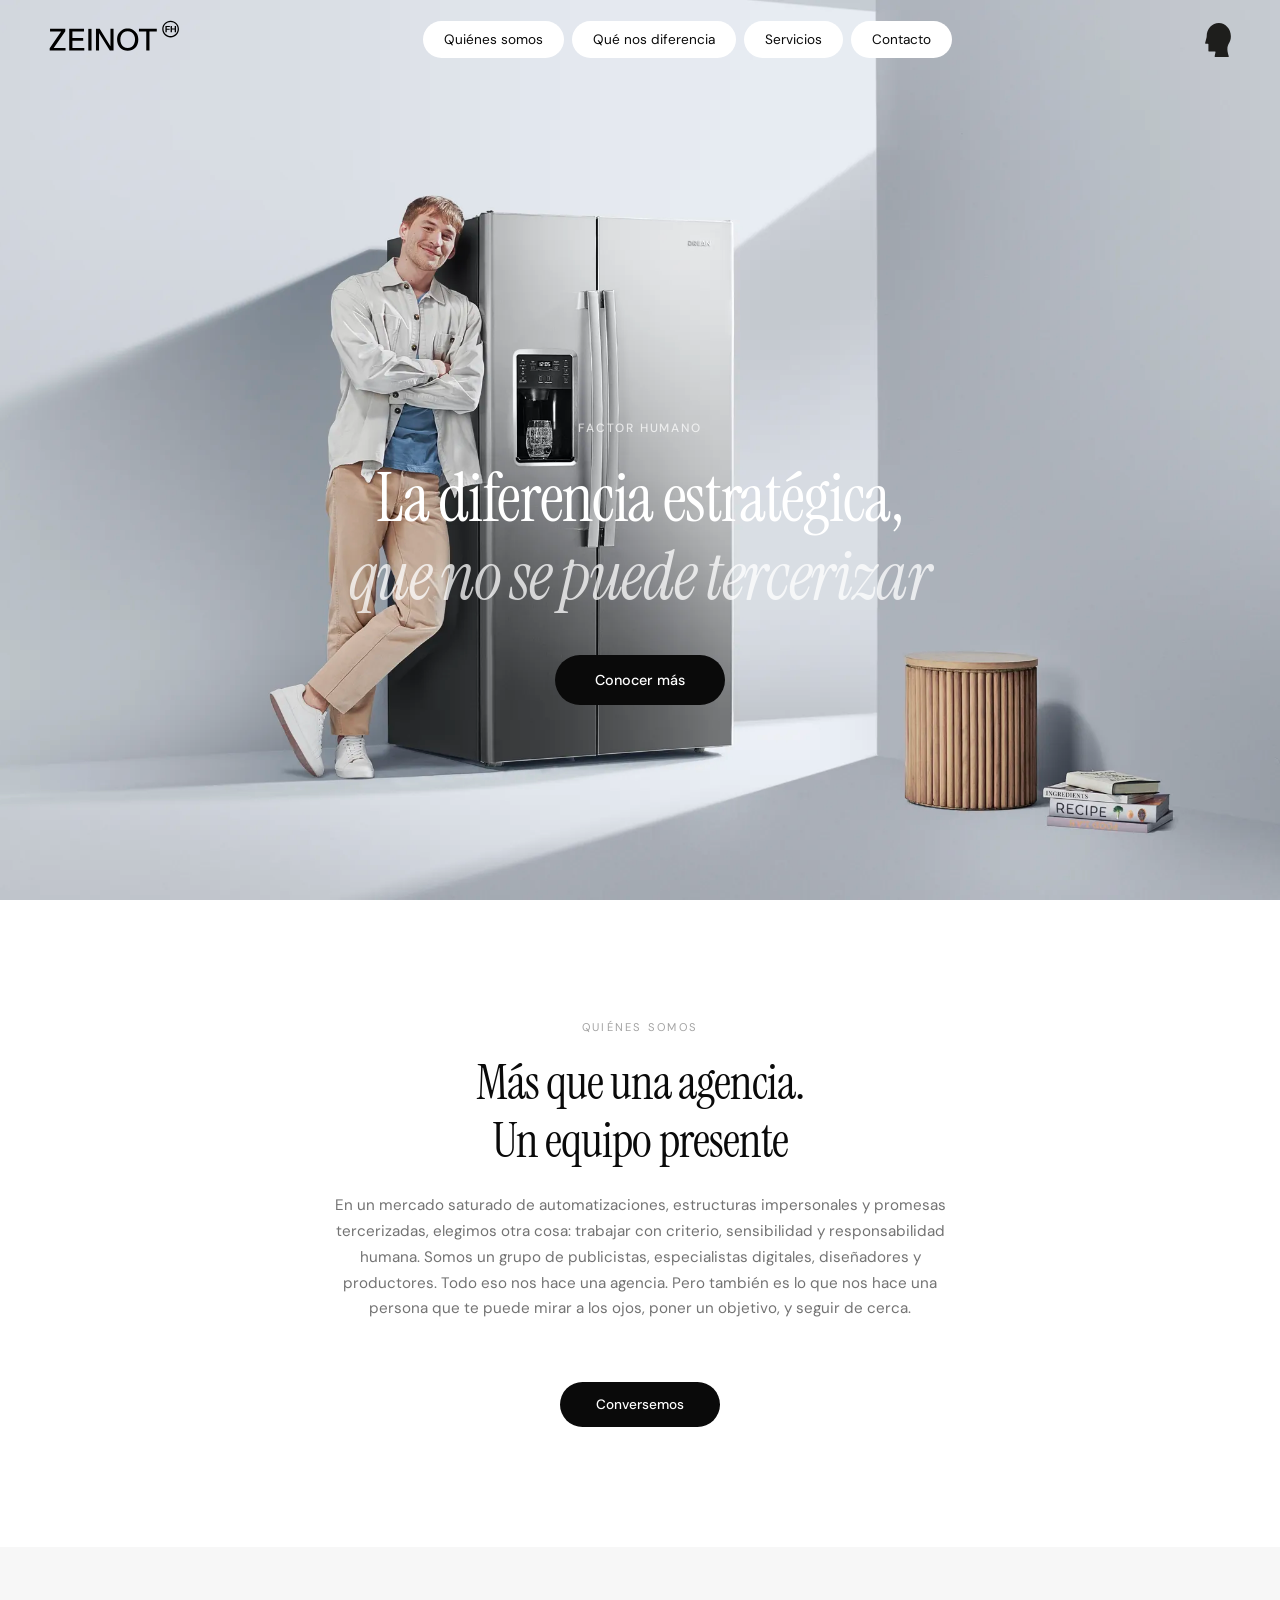
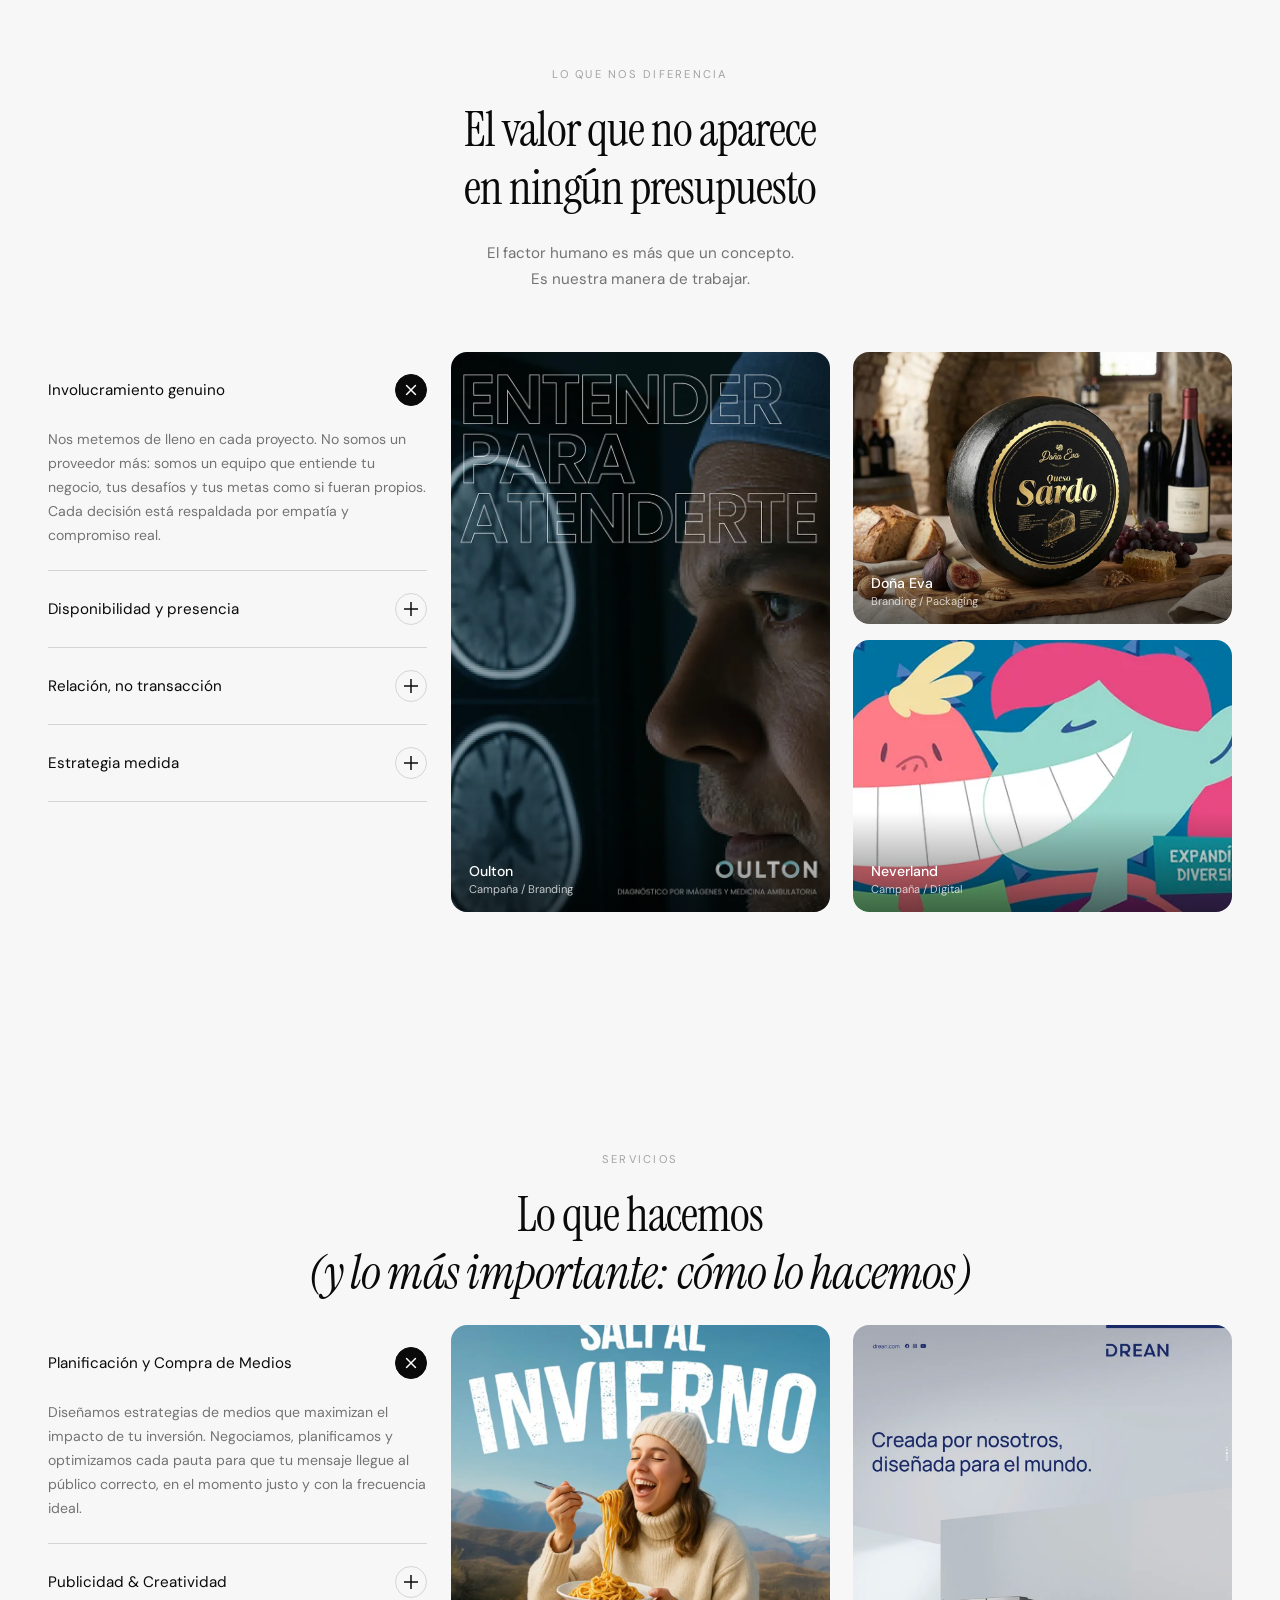
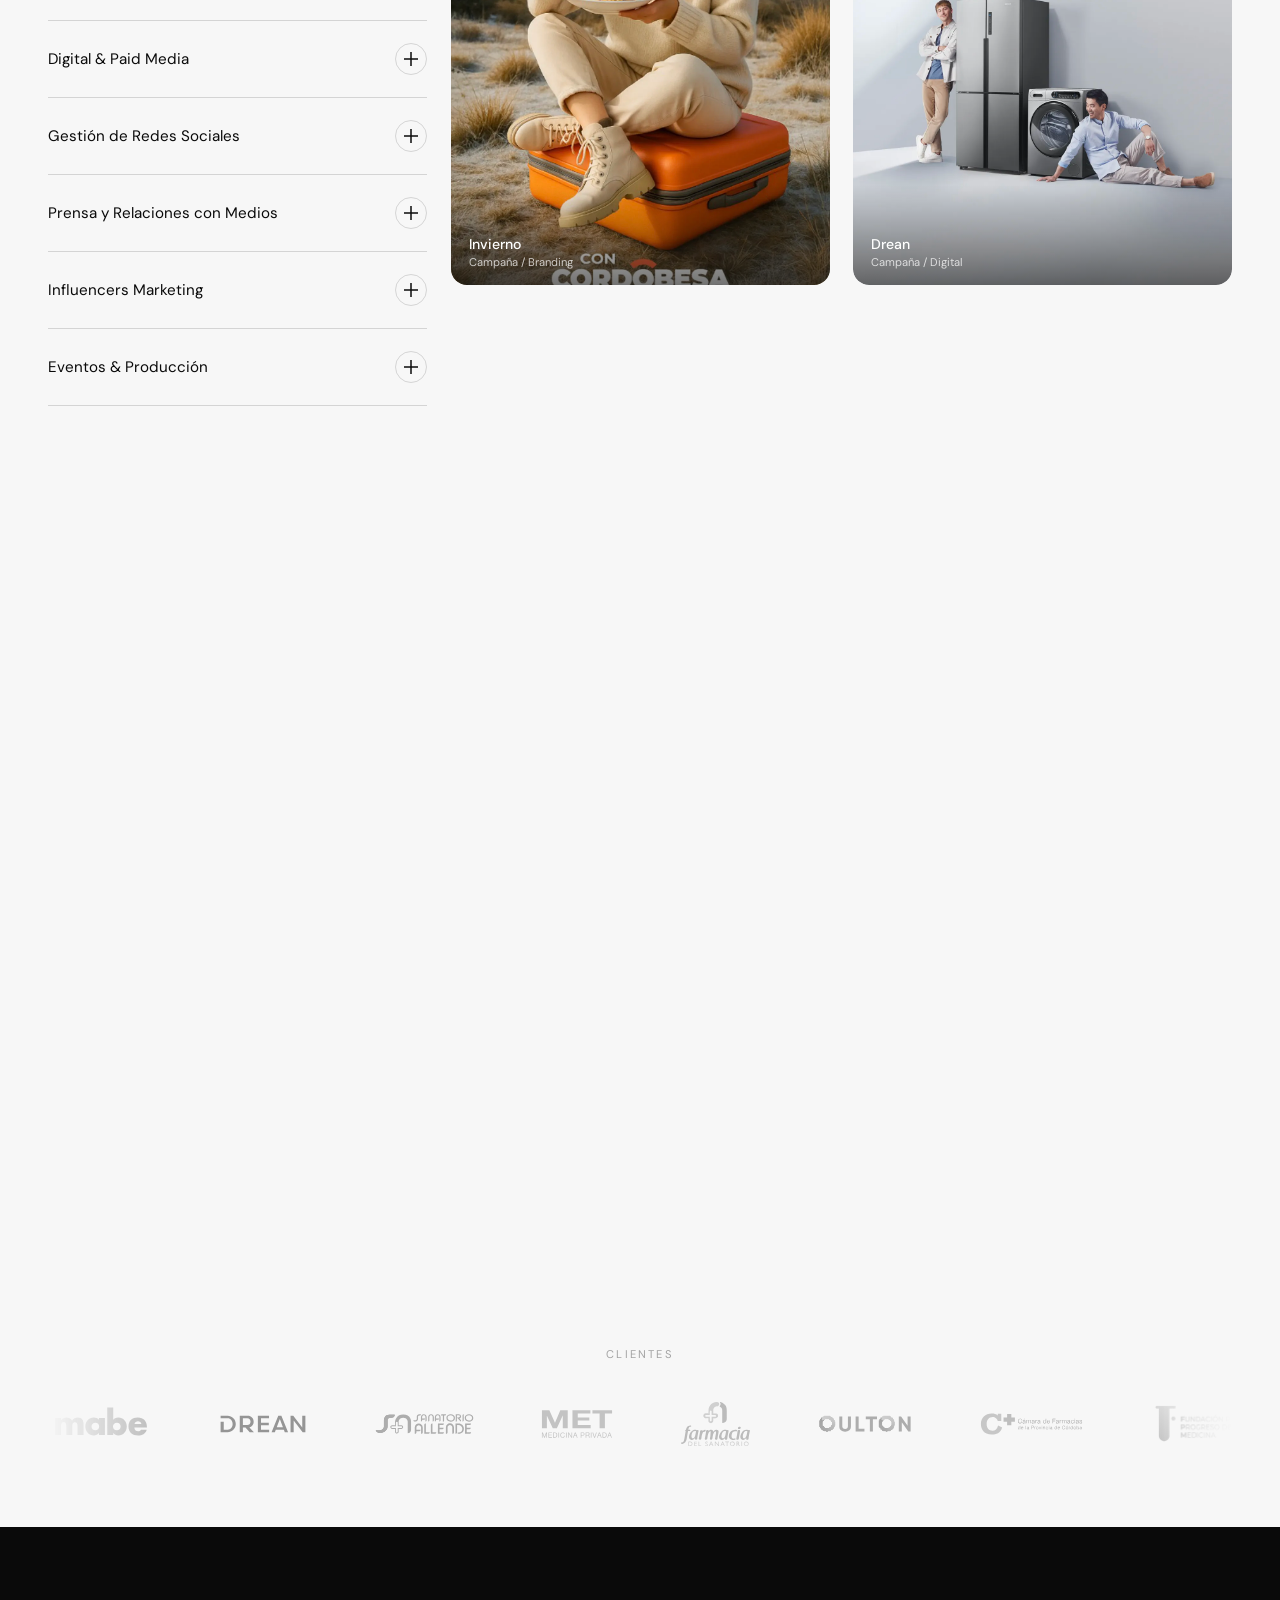
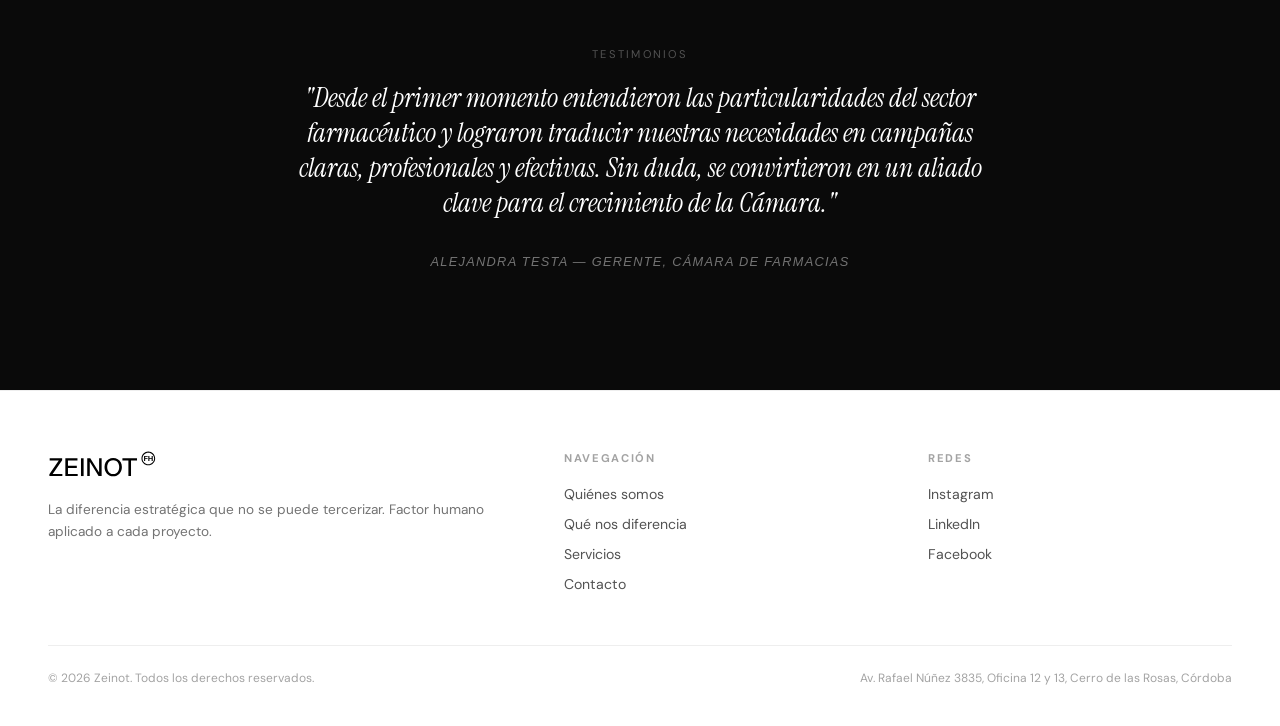
==== commit bd241c3e: "Add files via upload" ====
--- a/index.html
+++ b/index.html
@@ -3,7 +3,52 @@
 <head>
 <meta charset="UTF-8">
 <meta name="viewport" content="width=device-width, initial-scale=1.0">
-<title>ZEINOT - Factor Humano</title>
+<title>ZEINOT — Agencia de Publicidad y Marketing en Córdoba</title>
+<meta name="description" content="Zeinot es una agencia de publicidad y marketing en Córdoba. Estrategia de medios, creatividad, digital y factor humano aplicado a cada proyecto.">
+<meta name="robots" content="index, follow">
+<link rel="canonical" href="https://zeinot.com.ar/">
+
+<!-- Open Graph -->
+<meta property="og:type" content="website">
+<meta property="og:site_name" content="ZEINOT">
+<meta property="og:title" content="ZEINOT — Agencia de Publicidad y Marketing en Córdoba">
+<meta property="og:description" content="Agencia de publicidad y marketing en Córdoba. Estrategia, creatividad y factor humano aplicado a cada proyecto.">
+<meta property="og:url" content="https://zeinot.com.ar/">
+<meta property="og:image" content="https://zeinot.com.ar/img/og-image.jpg">
+<meta property="og:locale" content="es_AR">
+
+<!-- Twitter Card -->
+<meta name="twitter:card" content="summary_large_image">
+<meta name="twitter:title" content="ZEINOT — Agencia de Publicidad y Marketing en Córdoba">
+<meta name="twitter:description" content="Agencia de publicidad y marketing en Córdoba. Estrategia, creatividad y factor humano aplicado a cada proyecto.">
+<meta name="twitter:image" content="https://zeinot.com.ar/img/og-image.jpg">
+
+<!-- JSON-LD -->
+<script type="application/ld+json">
+{
+  "@context": "https://schema.org",
+  "@type": "LocalBusiness",
+  "name": "Zeinot",
+  "description": "Agencia de publicidad y marketing en Córdoba con enfoque en el factor humano. Planificación de medios, creatividad, digital, redes sociales y más.",
+  "url": "https://zeinot.com.ar/",
+  "logo": "https://zeinot.com.ar/img/Zeinot Logo FH-Negro.svg",
+  "image": "https://zeinot.com.ar/img/og-image.jpg",
+  "telephone": "+5493516237172",
+  "address": {
+    "@type": "PostalAddress",
+    "streetAddress": "Av. Rafael Núñez 3835, Oficina 12 y 13",
+    "addressLocality": "Cerro de las Rosas",
+    "addressRegion": "Córdoba",
+    "addressCountry": "AR"
+  },
+  "sameAs": [
+    "https://www.instagram.com/agenciazeinot/",
+    "https://www.linkedin.com/company/zeinot-estrategias-con-alma/",
+    "https://www.facebook.com/agenciazeinot/"
+  ]
+}
+</script>
+
 <link href="https://fonts.googleapis.com/css2?family=DM+Sans:ital,opsz,wght@0,9..40,300;0,9..40,400;0,9..40,500;0,9..40,600;0,9..40,700;1,9..40,300;1,9..40,400&family=Instrument+Serif:ital@0;1&display=swap" rel="stylesheet">
 <style>
 *, *::before, *::after { margin: 0; padding: 0; box-sizing: border-box; }
@@ -91,6 +136,9 @@
 /* ─── HAMBURGER (mobile) ─── */
 .hamburger { display: none; cursor: pointer; flex-direction: column; gap: 5px; background: none; border: none; padding: 8px; }
 .hamburger span { display: block; width: 24px; height: 2px; background: var(--black); transition: all 0.3s var(--transition); }
+.hamburger.open span:nth-child(1) { transform: translateY(7px) rotate(45deg); }
+.hamburger.open span:nth-child(2) { opacity: 0; transform: scaleX(0); }
+.hamburger.open span:nth-child(3) { transform: translateY(-7px) rotate(-45deg); }
 
 /* ─── HERO ─── */
 .hero {
@@ -322,7 +370,7 @@
 #testimonios .section-label { color: var(--gray-500); }
 .testimonial-quote {
   font-family: var(--font-display);
-  font-size: clamp(1.5rem, 3vw, 2.4rem);
+  font-size: clamp(1.05rem, 2.1vw, 1.68rem);
   font-weight: 400; line-height: 1.3;
   max-width: 700px; margin: 0 auto 32px;
   font-style: italic;
@@ -467,6 +515,7 @@
   .servicios-layout > :nth-child(6) { min-height: 260px; }
   .footer-grid { grid-template-columns: 1fr; gap: 40px; }
   .footer-bottom { flex-direction: column; gap: 8px; text-align: center; }
+  .testimonial-quote { font-size: clamp(1.45rem, 2.1vw, 1.68rem); }
 }
 </style>
 </head>
@@ -479,7 +528,6 @@
     <a href="#quienes-somos">Quiénes somos</a>
     <a href="#diferencia">Qué nos diferencia</a>
     <a href="#servicios">Servicios</a>
-    <a href="#testimonios">Testimonios</a>
     <a href="https://wa.me/5493516237172" target="_blank" rel="noopener" class="nav-contact-btn">Contacto</a>
   </div>
   <div class="nav-head-icon">
@@ -496,7 +544,6 @@
   <a href="#quienes-somos" onclick="closeMobileNav()">Quiénes somos</a>
   <a href="#diferencia" onclick="closeMobileNav()">Qué nos diferencia</a>
   <a href="#servicios" onclick="closeMobileNav()">Servicios</a>
-  <a href="#testimonios" onclick="closeMobileNav()">Testimonios</a>
   <a href="https://wa.me/5493516237172" target="_blank" rel="noopener" onclick="closeMobileNav()">Contacto</a>
 </div>
 
@@ -563,13 +610,13 @@
       </div>
     </div>
 
-    <div class="mosaic-item" data-reveal="scale" data-delay="2" data-src="img/oulton.webp" style="background-image: url('img/oulton.webp'); background-size: cover; background-position: center;">
+    <div class="mosaic-item" role="img" aria-label="Oulton — Campaña / Branding" data-reveal="scale" data-delay="2" data-src="img/oulton.webp" style="background-image: url('img/oulton.webp'); background-size: cover; background-position: center;">
       <span class="mosaic-label"><strong>Oulton</strong>Campaña / Branding</span>
     </div>
-    <div class="mosaic-item" data-reveal="right" data-delay="3" data-src="img/dona-eva.webp" style="background-image: url('img/dona-eva.webp'); background-size: cover; background-position: center;">
+    <div class="mosaic-item" role="img" aria-label="Doña Eva — Branding / Packaging" data-reveal="right" data-delay="3" data-src="img/dona-eva.webp" style="background-image: url('img/dona-eva.webp'); background-size: cover; background-position: center;">
       <span class="mosaic-label"><strong>Doña Eva</strong>Branding / Packaging</span>
     </div>
-    <div class="mosaic-item" data-reveal="right" data-delay="4" data-src="img/neverland.webp" style="background-image: url('img/neverland.webp'); background-size: cover; background-position: center;">
+    <div class="mosaic-item" role="img" aria-label="Neverland — Campaña / Digital" data-reveal="right" data-delay="4" data-src="img/neverland.webp" style="background-image: url('img/neverland.webp'); background-size: cover; background-position: center;">
       <span class="mosaic-label"><strong>Neverland</strong>Campaña / Digital</span>
     </div>
   </div>
@@ -647,19 +694,19 @@
       </div>
     </div>
 
-    <div class="mosaic-item" data-reveal="scale" data-delay="2" data-src="img/s-sali-invierno.webp" style="background-image: url('img/s-sali-invierno.webp'); background-size: cover; background-position: center;">
+    <div class="mosaic-item" role="img" aria-label="Campaña Invierno — Campaña / Branding" data-reveal="scale" data-delay="2" data-src="img/s-sali-invierno.webp" style="background-image: url('img/s-sali-invierno.webp'); background-size: cover; background-position: center;">
       <span class="mosaic-label"><strong>Invierno</strong>Campaña / Branding</span>
     </div>
-    <div class="mosaic-item" data-reveal="right" data-delay="3" data-src="img/s-drean-hombres.webp" style="background-image: url('img/s-drean-hombres.webp'); background-size: cover; background-position: center;">
+    <div class="mosaic-item" role="img" aria-label="Drean — Campaña / Digital" data-reveal="right" data-delay="3" data-src="img/s-drean-hombres.webp" style="background-image: url('img/s-drean-hombres.webp'); background-size: cover; background-position: center;">
       <span class="mosaic-label"><strong>Drean</strong>Campaña / Digital</span>
     </div>
-    <div class="mosaic-item" data-reveal="up" data-delay="4" data-src="img/s-drean-mujer-mar.webp" style="background-image: url('img/s-drean-mujer-mar.webp'); background-size: cover; background-position: center;">
-      <span class="mosaic-label"><strong>Drean</strong>mujer / mar</span>
-    </div>
-    <div class="mosaic-item" data-reveal="up" data-delay="5" data-src="img/s-emi.webp" style="background-image: url('img/s-emi.webp'); background-size: cover; background-position: center;">
-      <span class="mosaic-label"><strong>EMI</strong>Campaña / Digital</span>
-    </div>
-    <div class="mosaic-item" data-reveal="up" data-delay="6" data-src="img/s-perro.webp" style="background-image: url('img/s-perro.webp'); background-size: cover; background-position: center;">
+    <div class="mosaic-item" role="img" aria-label="Firenze — Campaña / Digital" data-reveal="up" data-delay="4" data-src="img/s-firenze.webp" style="background-image: url('img/s-firenze.webp'); background-size: cover; background-position: center;">
+      <span class="mosaic-label"><strong>Firenze</strong>Campaña / Digital</span>
+    </div>
+    <div class="mosaic-item" role="img" aria-label="Domat — Campaña / Digital" data-reveal="up" data-delay="5" data-src="img/s-domat.webp" style="background-image: url('img/s-domat.webp'); background-size: cover; background-position: center;">
+      <span class="mosaic-label"><strong>Domat</strong>Campaña / Digital</span>
+    </div>
+    <div class="mosaic-item" role="img" aria-label="Salimos todos — Campaña / Digital" data-reveal="up" data-delay="6" data-src="img/s-perro.webp" style="background-image: url('img/s-perro.webp'); background-size: cover; background-position: center;">
       <span class="mosaic-label"><strong>Salimos todos</strong>Campaña / Digital</span>
     </div>
   </div>
@@ -737,9 +784,9 @@
 <section id="testimonios">
   <p class="section-label" data-reveal="fade" data-delay="1">Testimonios</p>
   <blockquote class="testimonial-quote" data-reveal="blur" data-delay="2" data-speed="slow">
-    "Cuando todo se acelera, ellos son el equipo que suma criterio y calma."
+    "Desde el primer momento entendieron las particularidades del sector farmacéutico y lograron traducir nuestras necesidades en campañas claras, profesionales y efectivas. Sin duda, se convirtieron en un aliado clave para el crecimiento de la Cámara."
   </blockquote>
-  <p class="testimonial-author" data-reveal="up" data-delay="4">Gerente de Marketing Retail</p>
+  <p class="testimonial-author" data-reveal="up" data-delay="4"><cite>Alejandra Testa — Gerente, Cámara de Farmacias</cite></p>
 </section>
 
 <!-- FOOTER -->
@@ -754,7 +801,6 @@
       <a href="#quienes-somos">Quiénes somos</a>
       <a href="#diferencia">Qué nos diferencia</a>
       <a href="#servicios">Servicios</a>
-      <a href="#testimonios">Testimonios</a>
       <a href="#contacto">Contacto</a>
     </div>
     <div class="footer-col" data-reveal="up" data-delay="3">
@@ -772,7 +818,7 @@
 
 <!-- LIGHTBOX -->
 <div class="lightbox" id="lightbox">
-  <button class="lightbox-close" id="lightboxClose">&times;</button>
+  <button class="lightbox-close" id="lightboxClose" aria-label="Cerrar">&times;</button>
   <img class="lightbox-img" id="lightboxImg" src="" alt="">
 </div>
 
@@ -787,9 +833,15 @@
 const hamburgerBtn = document.getElementById('hamburgerBtn');
 const mobileNav = document.getElementById('mobileNav');
 const mobileNavClose = document.getElementById('mobileNavClose');
-hamburgerBtn.addEventListener('click', () => mobileNav.classList.add('open'));
-mobileNavClose.addEventListener('click', () => mobileNav.classList.remove('open'));
-function closeMobileNav() { mobileNav.classList.remove('open'); }
+hamburgerBtn.addEventListener('click', () => {
+  const isOpen = mobileNav.classList.toggle('open');
+  hamburgerBtn.classList.toggle('open', isOpen);
+});
+mobileNavClose.addEventListener('click', closeMobileNav);
+function closeMobileNav() {
+  mobileNav.classList.remove('open');
+  hamburgerBtn.classList.remove('open');
+}
 
 // ─── ACCORDION ───
 document.querySelectorAll('.accordion-header').forEach(header => {
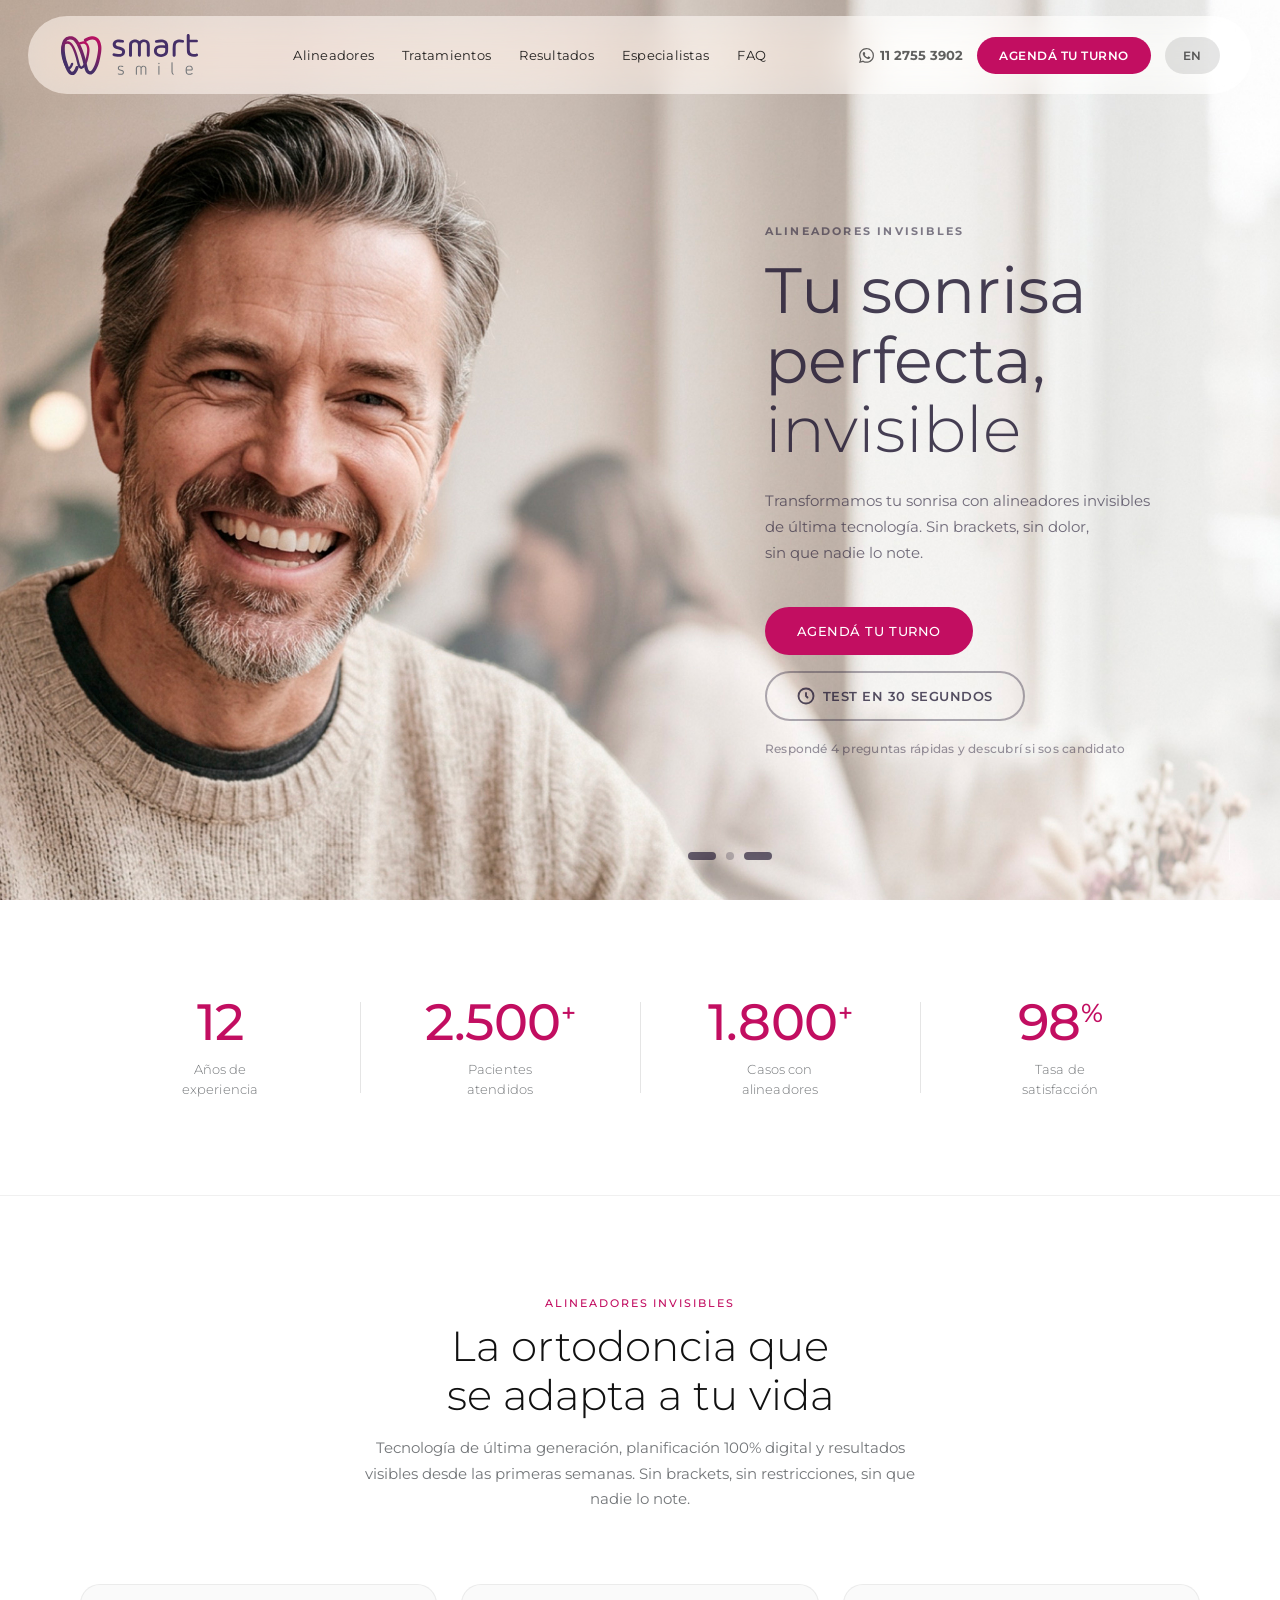
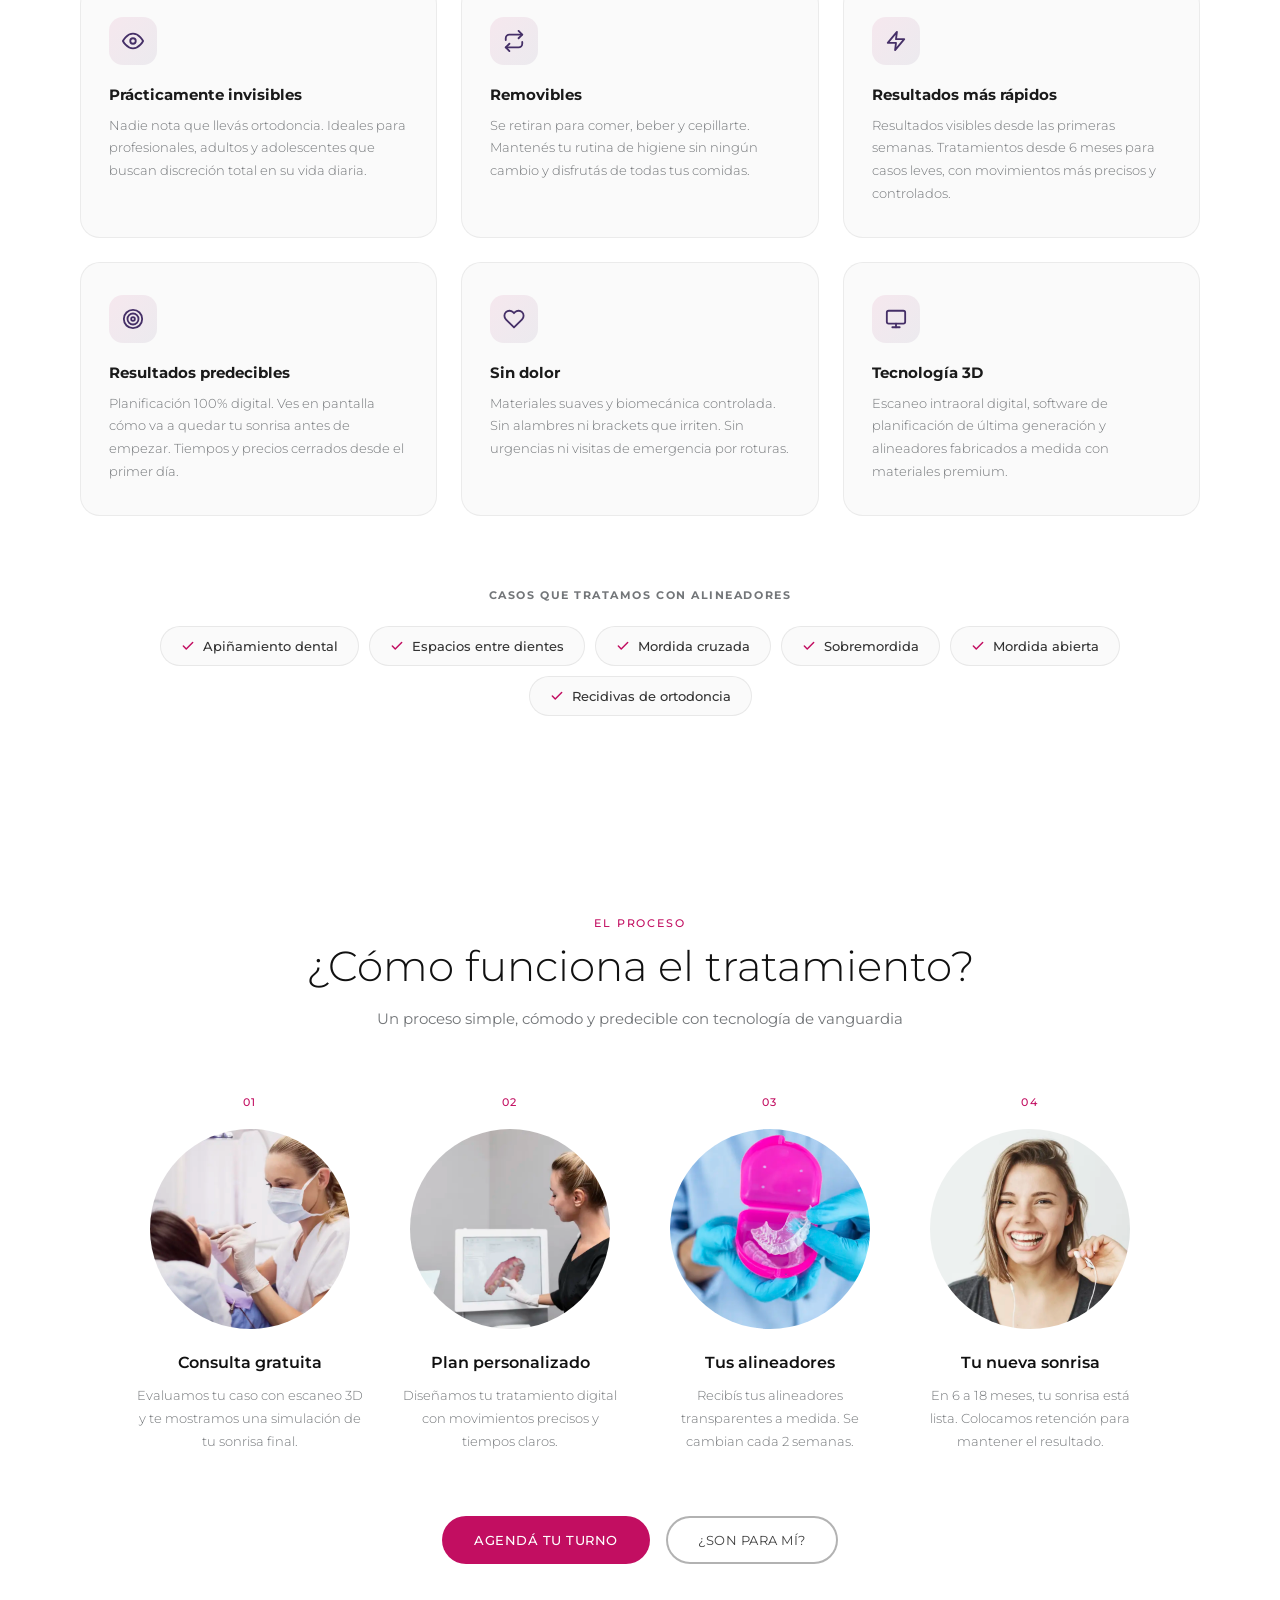
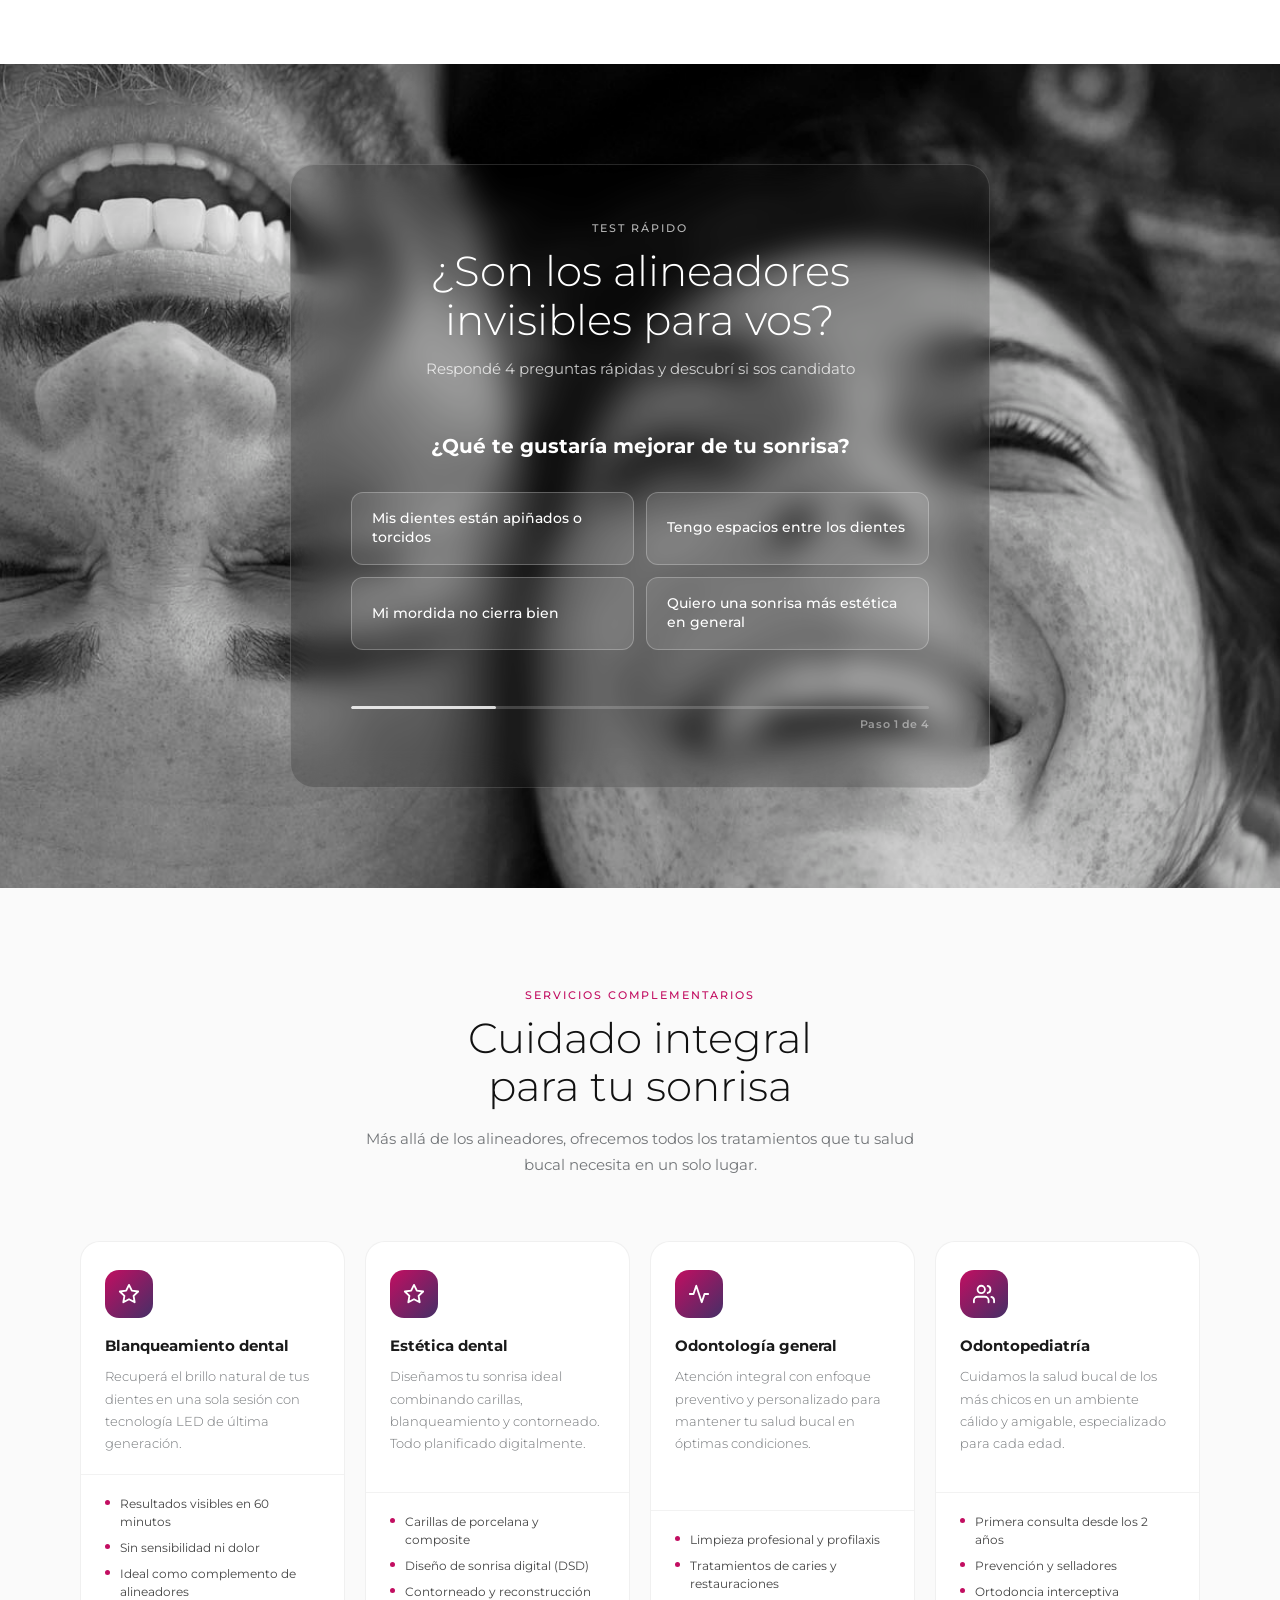
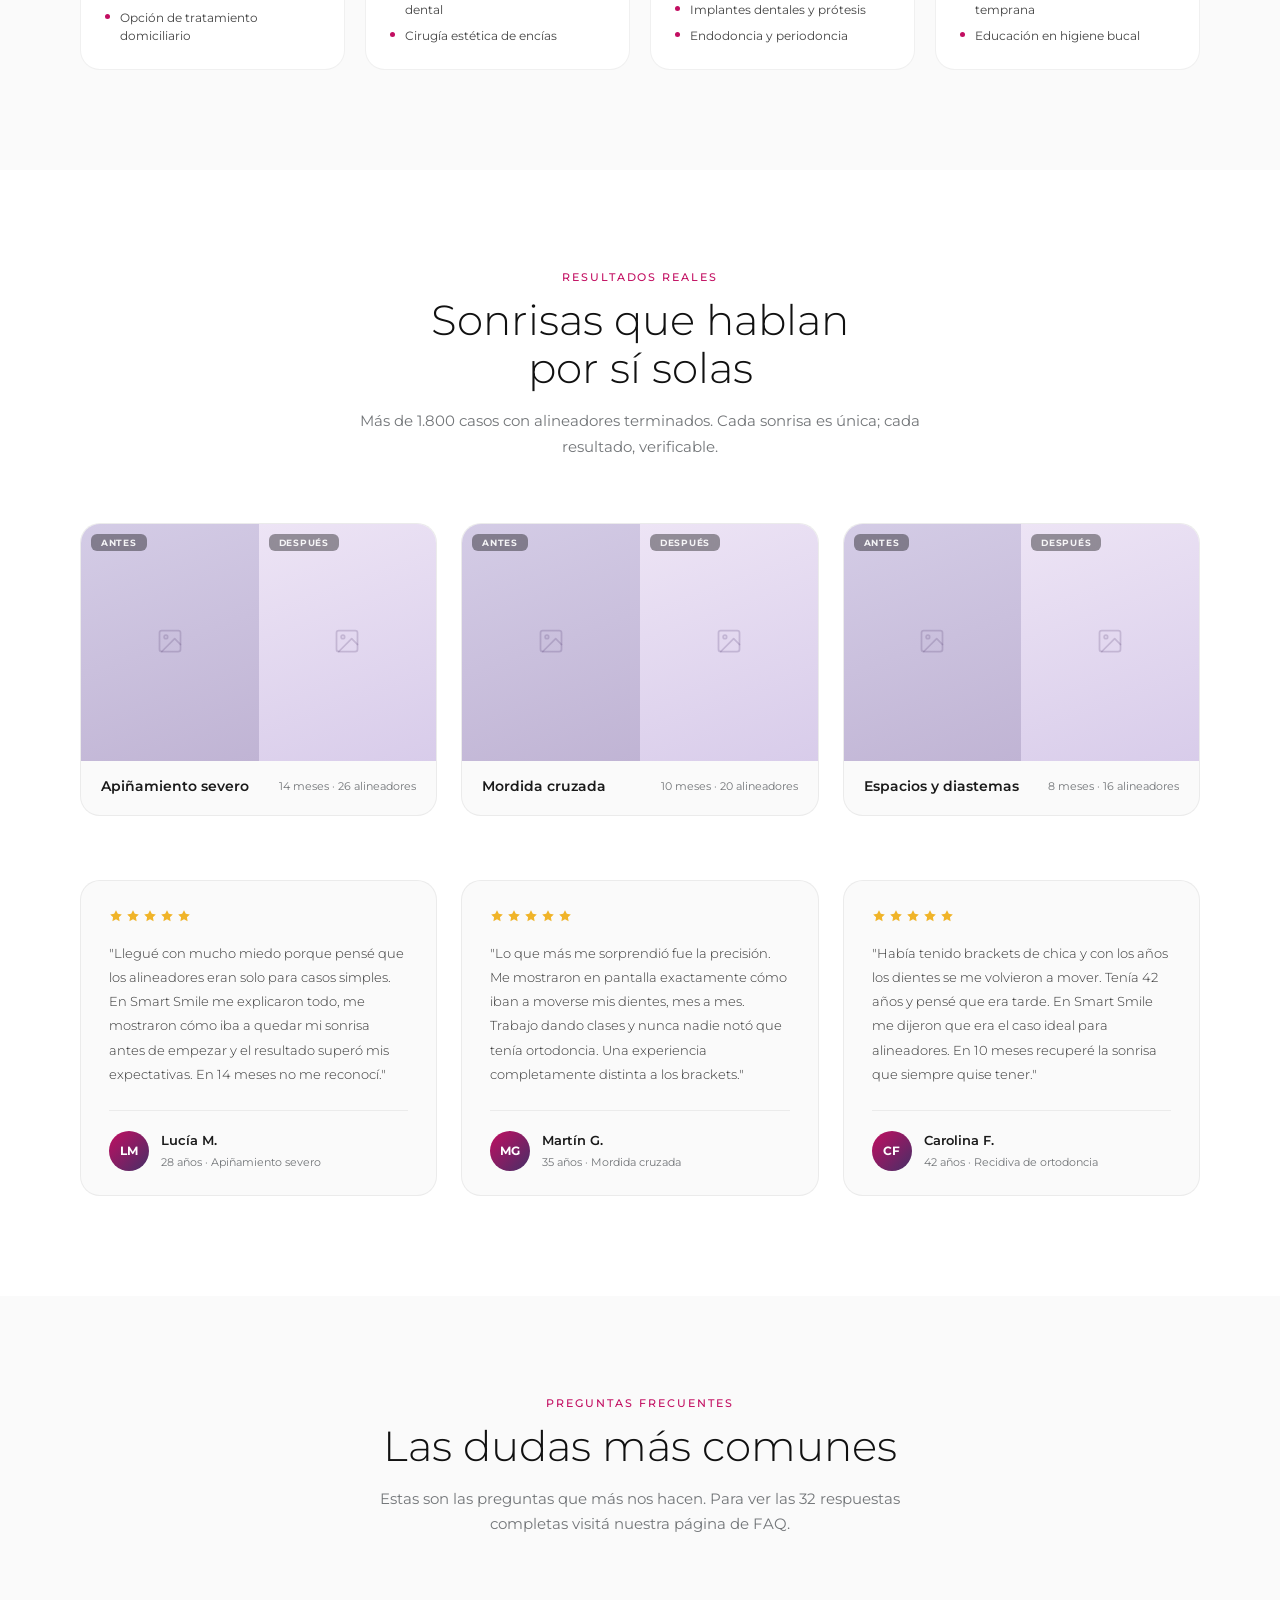
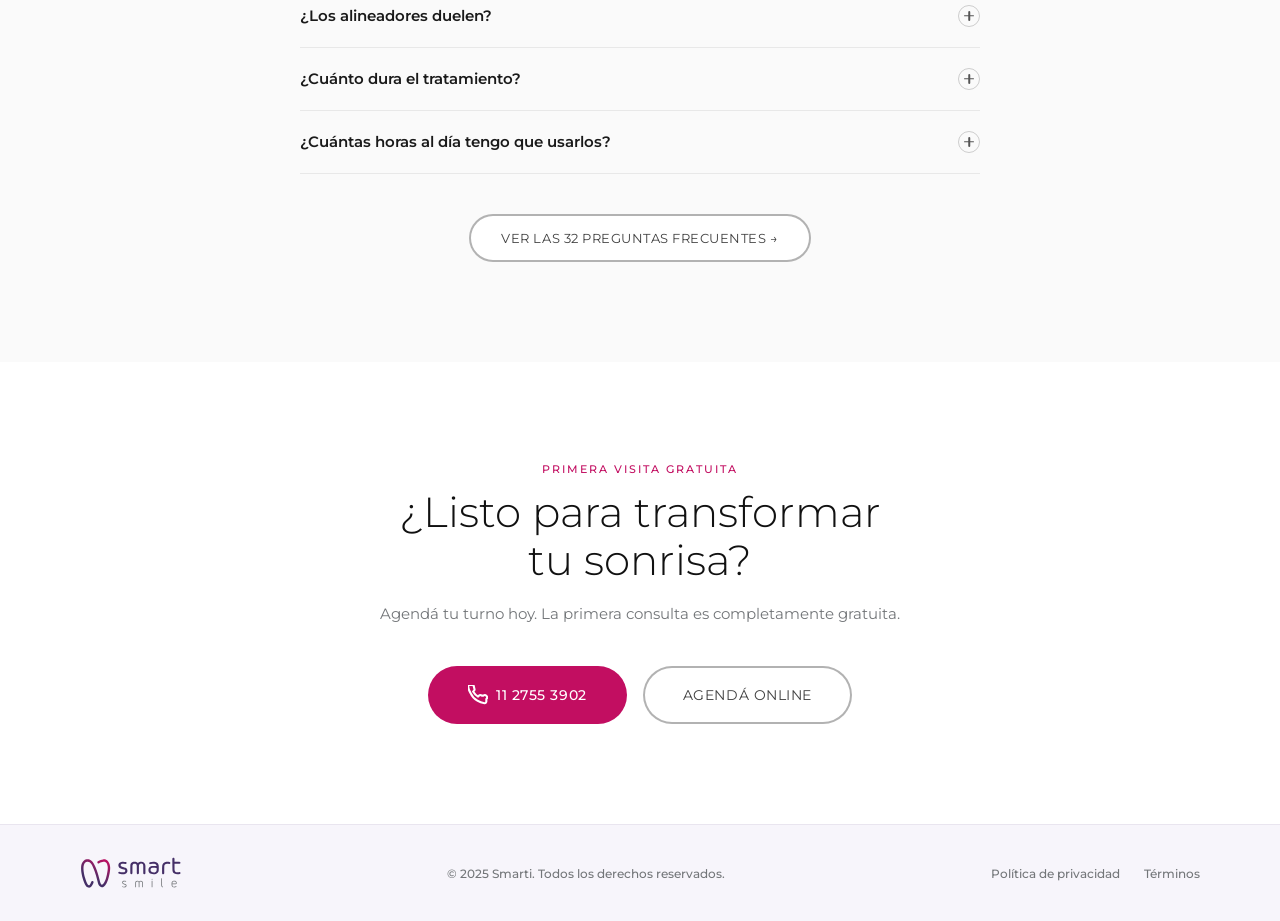
==== commit 4d308edd: "Add files via upload" ====
--- a/index.html
+++ b/index.html
@@ -1,916 +1,623 @@
 <!DOCTYPE html>
 <html lang="es">
 <head>
-<meta charset="UTF-8">
-<meta name="viewport" content="width=device-width, initial-scale=1.0">
-<title>ZEINOT — Agencia de Publicidad y Marketing en Córdoba</title>
-<meta name="description" content="Zeinot es una agencia de publicidad y marketing en Córdoba. Estrategia de medios, creatividad, digital y factor humano aplicado a cada proyecto.">
-<meta name="robots" content="index, follow">
-<link rel="canonical" href="https://zeinot.com.ar/">
-
-<!-- Open Graph -->
-<meta property="og:type" content="website">
-<meta property="og:site_name" content="ZEINOT">
-<meta property="og:title" content="ZEINOT — Agencia de Publicidad y Marketing en Córdoba">
-<meta property="og:description" content="Agencia de publicidad y marketing en Córdoba. Estrategia, creatividad y factor humano aplicado a cada proyecto.">
-<meta property="og:url" content="https://zeinot.com.ar/">
-<meta property="og:image" content="https://zeinot.com.ar/img/og-image.jpg">
-<meta property="og:locale" content="es_AR">
-
-<!-- Twitter Card -->
-<meta name="twitter:card" content="summary_large_image">
-<meta name="twitter:title" content="ZEINOT — Agencia de Publicidad y Marketing en Córdoba">
-<meta name="twitter:description" content="Agencia de publicidad y marketing en Córdoba. Estrategia, creatividad y factor humano aplicado a cada proyecto.">
-<meta name="twitter:image" content="https://zeinot.com.ar/img/og-image.jpg">
-
-<!-- JSON-LD -->
-<script type="application/ld+json">
-{
-  "@context": "https://schema.org",
-  "@type": "LocalBusiness",
-  "name": "Zeinot",
-  "description": "Agencia de publicidad y marketing en Córdoba con enfoque en el factor humano. Planificación de medios, creatividad, digital, redes sociales y más.",
-  "url": "https://zeinot.com.ar/",
-  "logo": "https://zeinot.com.ar/img/Zeinot Logo FH-Negro.svg",
-  "image": "https://zeinot.com.ar/img/og-image.jpg",
-  "telephone": "+5493516237172",
-  "address": {
-    "@type": "PostalAddress",
-    "streetAddress": "Av. Rafael Núñez 3835, Oficina 12 y 13",
-    "addressLocality": "Cerro de las Rosas",
-    "addressRegion": "Córdoba",
-    "addressCountry": "AR"
-  },
-  "sameAs": [
-    "https://www.instagram.com/agenciazeinot/",
-    "https://www.linkedin.com/company/zeinot-estrategias-con-alma/",
-    "https://www.facebook.com/agenciazeinot/"
-  ]
-}
-</script>
-
-<link href="https://fonts.googleapis.com/css2?family=DM+Sans:ital,opsz,wght@0,9..40,300;0,9..40,400;0,9..40,500;0,9..40,600;0,9..40,700;1,9..40,300;1,9..40,400&family=Instrument+Serif:ital@0;1&display=swap" rel="stylesheet">
-<style>
-*, *::before, *::after { margin: 0; padding: 0; box-sizing: border-box; }
-
-:root {
-  --black: #0a0a0a;
-  --white: #ffffff;
-  --gray-50: #f7f7f7;
-  --gray-100: #eeeeee;
-  --gray-200: #d4d4d4;
-  --gray-300: #a3a3a3;
-  --gray-400: #737373;
-  --gray-500: #525252;
-  --accent: #0a0a0a;
-  --font-display: 'Instrument Serif', serif;
-  --font-body: 'DM Sans', sans-serif;
-  --transition: cubic-bezier(0.4, 0, 0.2, 1);
-}
-
-html { scroll-behavior: smooth; font-size: 16px; }
-
-body {
-  font-family: var(--font-body);
-  color: var(--black);
-  background: var(--white);
-  overflow-x: hidden;
-  -webkit-font-smoothing: antialiased;
-}
-
-/* ─── NAV ─── */
-.nav {
-  position: fixed; top: 0; left: 0; right: 0;
-  z-index: 1000;
-  display: flex; align-items: center; justify-content: space-between;
-  padding: 20px 48px;
-  background: transparent;
-  transition: background 0.4s var(--transition), padding 0.4s var(--transition), box-shadow 0.4s var(--transition);
-}
-.nav.scrolled {
-  padding: 14px 48px;
-  background: rgba(255,255,255,0.92);
-  backdrop-filter: blur(20px);
-  -webkit-backdrop-filter: blur(20px);
-  box-shadow: 0 1px 20px rgba(0,0,0,0.06);
-}
-.nav-logo { text-decoration: none; display: flex; align-items: center; }
-.nav-logo-img { height: 39px; width: auto; display: block; transition: height 0.4s var(--transition); }
-.nav.scrolled .nav-logo-img { height: 28px; }
-
-.nav-links { display: flex; gap: 8px; align-items: center; }
-.nav-links a {
-  font-size: 0.85rem; font-weight: 400; color: var(--black);
-  text-decoration: none;
-  padding: 9px 20px;
-  border-radius: 100px;
-  background: var(--white);
-  border: 1px solid transparent;
-  white-space: nowrap;
-  transition: background 0.25s var(--transition), color 0.25s var(--transition), border-color 0.25s var(--transition);
-}
-.nav-links a:hover { background: rgba(255,255,255,0.5); }
-.nav-links a.active { font-weight: 500; }
-
-/* Scrolled: outlined pills */
-.nav.scrolled .nav-links a {
-  background: transparent;
-  border-color: rgba(0,0,0,0.14);
-}
-.nav.scrolled .nav-links a:hover { background: rgba(0,0,0,0.07); border-color: transparent; }
-
-.nav-contact-btn {
-  padding: 9px 20px; border-radius: 100px;
-  background: var(--black); color: var(--white);
-  font-size: 0.85rem; font-weight: 500;
-  text-decoration: none;
-  border: 1px solid transparent;
-  transition: background 0.25s var(--transition), color 0.25s var(--transition);
-}
-.nav-contact-btn:hover { background: var(--white); color: var(--black); }
-.nav.scrolled .nav-contact-btn:hover { background: var(--white); color: var(--black); }
-
-.nav-head-icon { display: flex; align-items: center; margin-left: 8px; }
-.nav-head-icon img { height: 36px; width: auto; display: block; }
-
-/* ─── HAMBURGER (mobile) ─── */
-.hamburger { display: none; cursor: pointer; flex-direction: column; gap: 5px; background: none; border: none; padding: 8px; }
-.hamburger span { display: block; width: 24px; height: 2px; background: var(--black); transition: all 0.3s var(--transition); }
-.hamburger.open span:nth-child(1) { transform: translateY(7px) rotate(45deg); }
-.hamburger.open span:nth-child(2) { opacity: 0; transform: scaleX(0); }
-.hamburger.open span:nth-child(3) { transform: translateY(-7px) rotate(-45deg); }
-
-/* ─── HERO ─── */
-.hero {
-  min-height: 100vh;
-  display: flex; align-items: center; justify-content: center;
-  position: relative; overflow: hidden;
-  background-image: url('img/hero.webp');
-  background-size: cover;
-  background-position: center;
-  background-color: #e8edf2;
-}
-.hero::before { display: none; }
-.hero-content {
-  text-align: center; z-index: 2;
-  max-width: 800px; padding: 0 24px;
-  margin-top: 25vh;
-}
-.hero-label {
-  font-size: 0.75rem; font-weight: 500; letter-spacing: 0.15em;
-  text-transform: uppercase; color: rgba(255,255,255,0.7);
-  margin-bottom: 24px;
-  opacity: 0; animation: fadeUp 0.8s 0.3s forwards;
-}
-.hero h1 {
-  font-family: var(--font-display);
-  font-size: clamp(2.5rem, 5.5vw, 4.2rem);
-  font-weight: 400; line-height: 1.15;
-  letter-spacing: -0.02em;
-  color: var(--white);
-  opacity: 0; animation: fadeUp 0.8s 0.5s forwards;
-}
-.hero h1 em {
-  font-style: italic;
-  color: rgba(255,255,255,0.75);
-}
-.hero-cta {
-  margin-top: 40px;
-  display: inline-block;
-  padding: 16px 40px; border-radius: 100px;
-  background: var(--black); color: var(--white);
-  font-size: 0.9rem; font-weight: 500;
-  text-decoration: none;
-  transition: all 0.3s var(--transition);
-  opacity: 0; animation: fadeUp 0.8s 0.7s forwards;
-}
-.hero-cta:hover { background: #222; transform: translateY(-2px); box-shadow: 0 8px 30px rgba(0,0,0,0.15); }
-
-/* ─── SECTIONS ─── */
-section { padding: 120px 48px; }
-.section-label {
-  font-size: 0.7rem; text-transform: uppercase; letter-spacing: 0.2em;
-  color: var(--gray-300); text-align: center; margin-bottom: 20px;
-}
-.section-title {
-  font-family: var(--font-display);
-  font-size: clamp(2rem, 4vw, 3rem);
-  font-weight: 400; text-align: center;
-  line-height: 1.2; letter-spacing: -0.02em;
-  max-width: 700px; margin: 0 auto 24px;
-}
-.section-desc {
-  text-align: center; max-width: 620px; margin: 0 auto 60px;
-  font-size: 0.95rem; line-height: 1.7; color: var(--gray-400);
-}
-
-/* ─── QUIENES SOMOS ─── */
-#quienes-somos { background: var(--white); }
-.quienes-btn {
-  display: block; width: fit-content; margin: 0 auto; text-decoration: none; text-align: center;
-  padding: 14px 36px; border-radius: 100px;
-  background: var(--black); color: var(--white);
-  font-size: 0.85rem; font-weight: 500;
-  border: none; cursor: pointer;
-  transition: all 0.3s var(--transition);
-}
-.quienes-btn:hover { background: #222; transform: translateY(-1px); }
-
-/* ─── DIFERENCIA ─── */
-#diferencia { background: var(--gray-50); }
-.diferencia-layout {
-  display: grid;
-  grid-template-columns: 1fr 1fr 1fr;
-  column-gap: 24px;
-  row-gap: 16px;
-  max-width: 1200px; margin: 0 auto;
-}
-.diferencia-layout > :nth-child(1) { grid-column: 1; grid-row: 1 / 3; align-self: start; }
-.diferencia-layout > :nth-child(2) { grid-column: 2; grid-row: 1 / 3; min-height: 560px; cursor: pointer; }
-.diferencia-layout > :nth-child(3) { grid-column: 3; grid-row: 1; min-height: 270px; cursor: pointer; }
-.diferencia-layout > :nth-child(4) { grid-column: 3; grid-row: 2; min-height: 270px; cursor: pointer; }
-
-/* ─── ACCORDION ─── */
-.accordion { display: flex; flex-direction: column; }
-.accordion-item {
-  border-bottom: 1px solid var(--gray-200);
-  overflow: hidden;
-}
-.accordion-header {
-  display: flex; align-items: center; justify-content: space-between;
-  padding: 22px 0; cursor: pointer;
-  background: none; border: none; width: 100%;
-  font-family: var(--font-body);
-  font-size: 0.95rem; font-weight: 400;
-  color: var(--black); text-align: left;
-  transition: color 0.3s var(--transition);
-}
-.accordion-header:hover { color: var(--gray-500); }
-.accordion-icon {
-  width: 32px; height: 32px; border-radius: 50%;
-  border: 1px solid var(--gray-200);
-  display: flex; align-items: center; justify-content: center;
-  flex-shrink: 0;
-  transition: all 0.3s var(--transition);
-}
-.accordion-icon svg { transition: transform 0.3s var(--transition); }
-.accordion-item.active .accordion-icon { background: var(--black); border-color: var(--black); }
-.accordion-item.active .accordion-icon svg { transform: rotate(45deg); }
-.accordion-item.active .accordion-icon svg line { stroke: var(--white); }
-.accordion-body {
-  max-height: 0; overflow: hidden;
-  transition: max-height 0.5s var(--transition), padding 0.5s var(--transition);
-}
-.accordion-item.active .accordion-body { max-height: 300px; }
-.accordion-body-inner {
-  padding: 0 0 22px 0;
-  font-size: 0.88rem; line-height: 1.7; color: var(--gray-400);
-}
-
-/* ─── IMAGE MOSAIC ─── */
-.mosaic-item {
-  border-radius: 16px; overflow: hidden;
-  position: relative;
-  background: var(--gray-100);
-  display: flex; align-items: center; justify-content: center;
-  transition: transform 0.3s var(--transition);
-}
-.mosaic-item:hover { transform: scale(1.01); }
-.mosaic-item::after {
-  content: '';
-  position: absolute; bottom: 0; left: 0; right: 0;
-  height: 100px;
-  background: linear-gradient(transparent, rgba(0,0,0,0.55));
-  border-radius: 0 0 16px 16px;
-  pointer-events: none;
-}
-.mosaic-label {
-  position: absolute; bottom: 16px; left: 18px;
-  font-size: 0.7rem; color: rgba(255,255,255,0.75);
-  z-index: 1; pointer-events: none;
-}
-.mosaic-label strong { display: block; font-size: 0.88rem; color: var(--white); font-weight: 500; margin-bottom: 2px; }
-
-/* ─── LIGHTBOX ─── */
-.lightbox {
-  position: fixed; inset: 0;
-  background: rgba(0,0,0,0.92);
-  z-index: 2000;
-  display: flex; align-items: center; justify-content: center;
-  opacity: 0; pointer-events: none;
-  transition: opacity 0.35s ease;
-}
-.lightbox.open { opacity: 1; pointer-events: all; }
-.lightbox-img {
-  max-width: 90vw; max-height: 88vh;
-  object-fit: contain;
-  border-radius: 8px;
-  transform: scale(0.96);
-  transition: transform 0.35s ease;
-}
-.lightbox.open .lightbox-img { transform: scale(1); }
-.lightbox-close {
-  position: absolute; top: 28px; right: 36px;
-  background: none; border: none;
-  color: rgba(255,255,255,0.6); font-size: 2rem;
-  cursor: pointer; line-height: 1;
-  transition: color 0.2s;
-}
-.lightbox-close:hover { color: var(--white); }
-
-/* ─── SERVICIOS ─── */
-#servicios { background: var(--gray-50); }
-.servicios-layout {
-  display: grid;
-  grid-template-columns: 1fr 1fr 1fr;
-  column-gap: 24px;
-  row-gap: 16px;
-  max-width: 1200px; margin: 0 auto;
-}
-.servicios-layout > :nth-child(1) { grid-column: 1; grid-row: 1 / 4; align-self: start; }
-.servicios-layout > :nth-child(2) { grid-column: 2; grid-row: 1; min-height: 560px; cursor: pointer; }
-.servicios-layout > :nth-child(3) { grid-column: 3; grid-row: 1; min-height: 560px; cursor: pointer; }
-.servicios-layout > :nth-child(4) { grid-column: 2; grid-row: 2; min-height: 560px; cursor: pointer; }
-.servicios-layout > :nth-child(5) { grid-column: 3; grid-row: 2; min-height: 560px; cursor: pointer; }
-.servicios-layout > :nth-child(6) { grid-column: 2 / 4; grid-row: 3; min-height: 270px; cursor: pointer; }
-
-/* ─── CLIENTES (logos) ─── */
-#clientes { background: var(--gray-50); padding: 80px 48px; }
-.clientes-title { text-align: center; font-size: 0.7rem; text-transform: uppercase; letter-spacing: 0.2em; color: var(--gray-300); margin-bottom: 40px; }
-.logos-track-wrapper {
-  overflow: hidden;
-  position: relative;
-  mask-image: linear-gradient(to right, transparent 0%, black 10%, black 90%, transparent 100%);
-  -webkit-mask-image: linear-gradient(to right, transparent 0%, black 10%, black 90%, transparent 100%);
-}
-.logos-track {
-  display: flex; align-items: center; gap: 60px;
-  animation: scrollLogos 25s linear infinite;
-  width: max-content;
-}
-.logos-track:hover { animation-play-state: paused; }
-.logo-item {
-  flex-shrink: 0;
-  height: 46px;
-  width: auto;
-  object-fit: contain;
-  filter: grayscale(1) opacity(0.45);
-  transition: filter 0.3s var(--transition);
-  user-select: none;
-}
-.logo-item:hover { filter: grayscale(0) opacity(1); }
-
-@keyframes scrollLogos {
-  0% { transform: translateX(0); }
-  100% { transform: translateX(-50%); }
-}
-
-/* ─── TESTIMONIOS ─── */
-#testimonios { background: var(--black); color: var(--white); text-align: center; }
-#testimonios .section-label { color: var(--gray-500); }
-.testimonial-quote {
-  font-family: var(--font-display);
-  font-size: clamp(1.05rem, 2.1vw, 1.68rem);
-  font-weight: 400; line-height: 1.3;
-  max-width: 700px; margin: 0 auto 32px;
-  font-style: italic;
-  opacity: 0.9;
-}
-.testimonial-author {
-  font-size: 0.8rem; color: var(--gray-400);
-  text-transform: uppercase; letter-spacing: 0.1em;
-}
-
-/* ─── FOOTER ─── */
-.footer {
-  background: var(--white);
-  border-top: 1px solid var(--gray-100);
-  padding: 60px 48px 40px;
-}
-.footer-grid {
-  display: grid;
-  grid-template-columns: 1.5fr 1fr 1fr;
-  gap: 60px;
-  max-width: 1200px; margin: 0 auto;
-}
-.footer-logo { display: block; height: 32px; width: auto; margin-bottom: 16px; }
-.footer-tagline { font-size: 0.85rem; color: var(--gray-400); line-height: 1.6; }
-.footer-col h4 { font-size: 0.7rem; text-transform: uppercase; letter-spacing: 0.15em; color: var(--gray-300); margin-bottom: 20px; }
-.footer-col a {
-  display: block; font-size: 0.88rem; color: var(--gray-500);
-  text-decoration: none; margin-bottom: 12px;
-  transition: color 0.3s var(--transition);
-}
-.footer-col a:hover { color: var(--black); }
-.footer-bottom {
-  max-width: 1200px; margin: 40px auto 0;
-  padding-top: 24px; border-top: 1px solid var(--gray-100);
-  font-size: 0.75rem; color: var(--gray-300);
-  display: flex; justify-content: space-between; align-items: center;
-}
-
-/* ─── ANIMATIONS ─── */
-@keyframes fadeUp {
-  from { opacity: 0; transform: translateY(24px); }
-  to { opacity: 1; transform: translateY(0); }
-}
-
-/* Base reveal — all animated elements start hidden */
-[data-reveal] {
-  opacity: 0;
-  will-change: transform, opacity, filter;
-  transition:
-    opacity 0.9s cubic-bezier(0.22, 1, 0.36, 1),
-    transform 0.9s cubic-bezier(0.22, 1, 0.36, 1),
-    filter 0.9s cubic-bezier(0.22, 1, 0.36, 1);
-}
-
-/* Direction variants */
-[data-reveal="up"]    { transform: translateY(50px); }
-[data-reveal="down"]  { transform: translateY(-50px); }
-[data-reveal="left"]  { transform: translateX(60px); }
-[data-reveal="right"] { transform: translateX(-60px); }
-[data-reveal="scale"] { transform: scale(0.92); filter: blur(4px); }
-[data-reveal="fade"]  { transform: none; }
-[data-reveal="blur"]  { transform: translateY(20px); filter: blur(8px); }
-
-/* Visible state — all converge to normal */
-[data-reveal].visible {
-  opacity: 1;
-  transform: translateY(0) translateX(0) scale(1);
-  filter: blur(0);
-}
-
-/* Stagger delays via data attribute */
-[data-delay="1"] { transition-delay: 0.08s; }
-[data-delay="2"] { transition-delay: 0.16s; }
-[data-delay="3"] { transition-delay: 0.24s; }
-[data-delay="4"] { transition-delay: 0.32s; }
-[data-delay="5"] { transition-delay: 0.40s; }
-[data-delay="6"] { transition-delay: 0.48s; }
-[data-delay="7"] { transition-delay: 0.56s; }
-[data-delay="8"] { transition-delay: 0.64s; }
-
-/* Slower variant for big elements */
-[data-speed="slow"] {
-  transition-duration: 1.2s;
-}
-
-/* Accordion items stagger on reveal */
-.accordion-item[data-reveal] {
-  transition-duration: 0.7s;
-}
-
-/* Cards scale on reveal */
-.servicio-card[data-reveal],
-.mosaic-item[data-reveal] {
-  transition-duration: 0.8s;
-}
-
-/* Logo track reveal */
-.logos-track-wrapper[data-reveal] {
-  transition-duration: 1s;
-}
-
-/* Legacy .reveal class fallback */
-.reveal {
-  opacity: 0; transform: translateY(30px);
-  transition: opacity 0.7s var(--transition), transform 0.7s var(--transition);
-}
-.reveal.visible { opacity: 1; transform: translateY(0); }
-
-/* ─── MOBILE NAV DRAWER ─── */
-.mobile-nav {
-  position: fixed; top: 0; right: -100%; width: 100%; height: 100%;
-  background: var(--white); z-index: 999;
-  display: flex; flex-direction: column; justify-content: center; align-items: center; gap: 32px;
-  transition: right 0.4s var(--transition);
-}
-.mobile-nav.open { right: 0; }
-.mobile-nav a { font-size: 1.5rem; font-weight: 400; color: var(--black); text-decoration: none; }
-.mobile-nav-close { position: absolute; top: 24px; right: 24px; background: none; border: none; font-size: 2rem; cursor: pointer; }
-
-/* ─── RESPONSIVE ─── */
-@media (max-width: 900px) {
-  section { padding: 80px 24px; }
-  .nav { padding: 16px 24px; }
-  .nav-links { display: none; }
-  .nav-head-icon { display: none; }
-  .hamburger { display: flex; }
-  .diferencia-layout, .servicios-layout { grid-template-columns: 1fr; }
-  .diferencia-layout > :nth-child(n),
-  .servicios-layout > :nth-child(n) {
-    grid-column: 1 !important;
-    grid-row: auto !important;
-  }
-  /* Imágenes verticales — ratio 4:5 (feed Instagram) */
-  .diferencia-layout > :nth-child(2),
-  .diferencia-layout > :nth-child(3),
-  .servicios-layout > :nth-child(2),
-  .servicios-layout > :nth-child(3),
-  .servicios-layout > :nth-child(4),
-  .servicios-layout > :nth-child(5) { min-height: 0; aspect-ratio: 18 / 25; }
-  /* Imágenes horizontales */
-  .diferencia-layout > :nth-child(4),
-  .servicios-layout > :nth-child(6) { min-height: 260px; }
-  .footer-grid { grid-template-columns: 1fr; gap: 40px; }
-  .footer-bottom { flex-direction: column; gap: 8px; text-align: center; }
-  .testimonial-quote { font-size: clamp(1.45rem, 2.1vw, 1.68rem); }
-}
-</style>
+  <meta charset="UTF-8" />
+  <meta name="viewport" content="width=device-width, initial-scale=1.0" />
+  <title>Smart Smile – Tu sonrisa perfecta, invisible</title>
+  <link rel="preconnect" href="https://fonts.googleapis.com" />
+  <link rel="preconnect" href="https://fonts.gstatic.com" crossorigin />
+  <link href="https://fonts.googleapis.com/css2?family=Montserrat:wght@300;400;500;600;700;800;900&display=swap" rel="stylesheet" />
+  <link rel="stylesheet" href="styles.css" />
 </head>
 <body>
 
-<!-- NAV -->
-<nav class="nav" id="mainNav">
-  <a href="#" class="nav-logo"><img src="img/Zeinot Logo FH-Negro.svg" alt="ZEINOT" class="nav-logo-img"></a>
-  <div class="nav-links">
-    <a href="#quienes-somos">Quiénes somos</a>
-    <a href="#diferencia">Qué nos diferencia</a>
-    <a href="#servicios">Servicios</a>
-    <a href="https://wa.me/5493516237172" target="_blank" rel="noopener" class="nav-contact-btn">Contacto</a>
-  </div>
-  <div class="nav-head-icon">
-    <img src="img/head.svg" alt="">
-  </div>
-  <button class="hamburger" id="hamburgerBtn" aria-label="Menú">
-    <span></span><span></span><span></span>
-  </button>
-</nav>
-
-<!-- MOBILE NAV -->
-<div class="mobile-nav" id="mobileNav">
-  <button class="mobile-nav-close" id="mobileNavClose">&times;</button>
-  <a href="#quienes-somos" onclick="closeMobileNav()">Quiénes somos</a>
-  <a href="#diferencia" onclick="closeMobileNav()">Qué nos diferencia</a>
-  <a href="#servicios" onclick="closeMobileNav()">Servicios</a>
-  <a href="https://wa.me/5493516237172" target="_blank" rel="noopener" onclick="closeMobileNav()">Contacto</a>
-</div>
-
-<!-- HERO -->
-<section class="hero" id="inicio">
-  <div class="hero-content">
-    <p class="hero-label">Factor Humano</p>
-    <h1>La diferencia estratégica,<br><em>que no se puede tercerizar</em></h1>
-    <a href="#quienes-somos" class="hero-cta">Conocer más</a>
-  </div>
-</section>
-
-<!-- QUIÉNES SOMOS -->
-<section id="quienes-somos">
-  <p class="section-label" data-reveal="fade" data-delay="1">Quiénes Somos</p>
-  <h2 class="section-title" data-reveal="blur" data-delay="2">Más que una agencia.<br>Un equipo presente</h2>
-  <p class="section-desc" data-reveal="up" data-delay="3">En un mercado saturado de automatizaciones, estructuras impersonales y promesas tercerizadas, elegimos otra cosa: trabajar con criterio, sensibilidad y responsabilidad humana. Somos un grupo de publicistas, especialistas digitales, diseñadores y productores. Todo eso nos hace una agencia. Pero también es lo que nos hace una persona que te puede mirar a los ojos, poner un objetivo, y seguir de cerca.</p>
-  <a href="https://wa.me/5493516237172" target="_blank" rel="noopener" class="quienes-btn" data-reveal="scale" data-delay="4">Conversemos</a>
-</section>
-
-<!-- LO QUE NOS DIFERENCIA -->
-<section id="diferencia">
-  <p class="section-label" data-reveal="fade" data-delay="1">Lo que nos diferencia</p>
-  <h2 class="section-title" data-reveal="blur" data-delay="2">El valor que no aparece<br>en ningún presupuesto</h2>
-  <p class="section-desc" data-reveal="up" data-delay="3">El factor humano es más que un concepto.<br>Es nuestra manera de trabajar.</p>
-
-  <div class="diferencia-layout">
-    <div class="accordion">
-      <div class="accordion-item active" data-reveal="left" data-delay="1">
-        <button class="accordion-header">
-          <span>Involucramiento genuino</span>
-          <span class="accordion-icon"><svg width="14" height="14" viewBox="0 0 14 14"><line x1="7" y1="0" x2="7" y2="14" stroke="#0a0a0a" stroke-width="1.5"/><line x1="0" y1="7" x2="14" y2="7" stroke="#0a0a0a" stroke-width="1.5"/></svg></span>
+  <!-- ─── NAVBAR ──────────────────────────────────────────────── -->
+  <header class="navbar" id="navbar">
+    <div class="navbar__inner">
+      <a href="#" class="navbar__logo navbar__logo--full">
+        <img src="logo.svg" alt="Smart Smile" />
+      </a>
+      <a href="#" class="navbar__logo navbar__logo--icon" onclick="window.scrollTo({top:0,behavior:'smooth'});return false;">
+        <img src="logo-icon.svg" alt="Smart Smile" />
+      </a>
+      <nav class="navbar__nav">
+        <a href="alineadores.html">Alineadores</a>
+        <a href="tratamientos.html">Tratamientos</a>
+        <a href="resultados.html">Resultados</a>
+        <a href="especialistas.html">Especialistas</a>
+        <a href="faq.html">FAQ</a>
+      </nav>
+      <div class="navbar__actions">
+        <a href="https://wa.me/5491127553902" target="_blank" class="navbar__phone">
+          <svg class="navbar__wa-icon" viewBox="0 0 24 24" xmlns="http://www.w3.org/2000/svg"><path d="M17.472 14.382c-.297-.149-1.758-.867-2.03-.967-.273-.099-.471-.148-.67.15-.197.297-.767.966-.94 1.164-.173.199-.347.223-.644.075-.297-.15-1.255-.463-2.39-1.475-.883-.788-1.48-1.761-1.653-2.059-.173-.297-.018-.458.13-.606.134-.133.298-.347.446-.52.149-.174.198-.298.298-.497.099-.198.05-.371-.025-.52-.075-.149-.669-1.612-.916-2.207-.242-.579-.487-.5-.669-.51-.173-.008-.371-.01-.57-.01-.198 0-.52.074-.792.372-.272.297-1.04 1.016-1.04 2.479 0 1.462 1.065 2.875 1.213 3.074.149.198 2.096 3.2 5.077 4.487.709.306 1.262.489 1.694.625.712.227 1.36.195 1.871.118.571-.085 1.758-.719 2.006-1.413.248-.694.248-1.289.173-1.413-.074-.124-.272-.198-.57-.347m-5.421 7.403h-.004a9.87 9.87 0 01-5.031-1.378l-.361-.214-3.741.982.998-3.648-.235-.374a9.86 9.86 0 01-1.51-5.26c.001-5.45 4.436-9.884 9.888-9.884 2.64 0 5.122 1.03 6.988 2.898a9.825 9.825 0 012.893 6.994c-.003 5.45-4.437 9.884-9.885 9.884m8.413-18.297A11.815 11.815 0 0012.05 0C5.495 0 .16 5.335.157 11.892c0 2.096.547 4.142 1.588 5.945L.057 24l6.305-1.654a11.882 11.882 0 005.683 1.448h.005c6.554 0 11.89-5.335 11.893-11.893a11.821 11.821 0 00-3.48-8.413z"/></svg>
+          11 2755 3902
+        </a>
+        <a href="#reserva" class="btn btn--nav-cta">Agendá tu turno</a>
+        <a href="#" class="navbar__lang">EN</a>
+        <button class="navbar__hamburger" id="hamburger" aria-label="Menú">
+          <span></span><span></span><span></span>
         </button>
-        <div class="accordion-body">
-          <div class="accordion-body-inner">Nos metemos de lleno en cada proyecto. No somos un proveedor más: somos un equipo que entiende tu negocio, tus desafíos y tus metas como si fueran propios. Cada decisión está respaldada por empatía y compromiso real.</div>
-        </div>
-      </div>
-      <div class="accordion-item" data-reveal="left" data-delay="2">
-        <button class="accordion-header">
-          <span>Disponibilidad y presencia</span>
-          <span class="accordion-icon"><svg width="14" height="14" viewBox="0 0 14 14"><line x1="7" y1="0" x2="7" y2="14" stroke="#0a0a0a" stroke-width="1.5"/><line x1="0" y1="7" x2="14" y2="7" stroke="#0a0a0a" stroke-width="1.5"/></svg></span>
-        </button>
-        <div class="accordion-body">
-          <div class="accordion-body-inner">Estar presentes no es solo una frase. Es responder cuando hace falta, anticipar problemas y estar en cada reunión con la misma energía del primer día. Creemos que la cercanía genera confianza y la confianza genera resultados.</div>
-        </div>
-      </div>
-      <div class="accordion-item" data-reveal="left" data-delay="3">
-        <button class="accordion-header">
-          <span>Relación, no transacción</span>
-          <span class="accordion-icon"><svg width="14" height="14" viewBox="0 0 14 14"><line x1="7" y1="0" x2="7" y2="14" stroke="#0a0a0a" stroke-width="1.5"/><line x1="0" y1="7" x2="14" y2="7" stroke="#0a0a0a" stroke-width="1.5"/></svg></span>
-        </button>
-        <div class="accordion-body">
-          <div class="accordion-body-inner">No buscamos clientes, buscamos socios. Cada vínculo que construimos se basa en la transparencia, el respeto mutuo y la visión a largo plazo. Tu éxito es nuestro éxito, y eso se nota en cada interacción.</div>
-        </div>
-      </div>
-      <div class="accordion-item" data-reveal="left" data-delay="4">
-        <button class="accordion-header">
-          <span>Estrategia medida</span>
-          <span class="accordion-icon"><svg width="14" height="14" viewBox="0 0 14 14"><line x1="7" y1="0" x2="7" y2="14" stroke="#0a0a0a" stroke-width="1.5"/><line x1="0" y1="7" x2="14" y2="7" stroke="#0a0a0a" stroke-width="1.5"/></svg></span>
-        </button>
-        <div class="accordion-body">
-          <div class="accordion-body-inner">Cada acción tiene un porqué y un para qué. Medimos, analizamos y optimizamos constantemente. No improvisamos: planificamos con datos y ejecutamos con creatividad para maximizar cada inversión.</div>
-        </div>
-      </div>
-    </div>
-
-    <div class="mosaic-item" role="img" aria-label="Oulton — Campaña / Branding" data-reveal="scale" data-delay="2" data-src="img/oulton.webp" style="background-image: url('img/oulton.webp'); background-size: cover; background-position: center;">
-      <span class="mosaic-label"><strong>Oulton</strong>Campaña / Branding</span>
-    </div>
-    <div class="mosaic-item" role="img" aria-label="Doña Eva — Branding / Packaging" data-reveal="right" data-delay="3" data-src="img/dona-eva.webp" style="background-image: url('img/dona-eva.webp'); background-size: cover; background-position: center;">
-      <span class="mosaic-label"><strong>Doña Eva</strong>Branding / Packaging</span>
-    </div>
-    <div class="mosaic-item" role="img" aria-label="Neverland — Campaña / Digital" data-reveal="right" data-delay="4" data-src="img/neverland.webp" style="background-image: url('img/neverland.webp'); background-size: cover; background-position: center;">
-      <span class="mosaic-label"><strong>Neverland</strong>Campaña / Digital</span>
-    </div>
-  </div>
-</section>
-
-<!-- SERVICIOS -->
-<section id="servicios">
-  <p class="section-label" data-reveal="fade" data-delay="1">Servicios</p>
-  <h2 class="section-title" data-reveal="blur" data-delay="2">Lo que hacemos<br><em style="font-family: var(--font-display); font-style: italic;">(y lo más importante: cómo lo hacemos)</em></h2>
-
-  <div class="servicios-layout">
-    <div class="accordion">
-      <div class="accordion-item active" data-reveal="left" data-delay="1">
-        <button class="accordion-header">
-          <span>Planificación y Compra de Medios</span>
-          <span class="accordion-icon"><svg width="14" height="14" viewBox="0 0 14 14"><line x1="7" y1="0" x2="7" y2="14" stroke="#0a0a0a" stroke-width="1.5"/><line x1="0" y1="7" x2="14" y2="7" stroke="#0a0a0a" stroke-width="1.5"/></svg></span>
-        </button>
-        <div class="accordion-body">
-          <div class="accordion-body-inner">Diseñamos estrategias de medios que maximizan el impacto de tu inversión. Negociamos, planificamos y optimizamos cada pauta para que tu mensaje llegue al público correcto, en el momento justo y con la frecuencia ideal.</div>
-        </div>
-      </div>
-      <div class="accordion-item" data-reveal="left" data-delay="2">
-        <button class="accordion-header">
-          <span>Publicidad & Creatividad</span>
-          <span class="accordion-icon"><svg width="14" height="14" viewBox="0 0 14 14"><line x1="7" y1="0" x2="7" y2="14" stroke="#0a0a0a" stroke-width="1.5"/><line x1="0" y1="7" x2="14" y2="7" stroke="#0a0a0a" stroke-width="1.5"/></svg></span>
-        </button>
-        <div class="accordion-body">
-          <div class="accordion-body-inner">Ideas que conectan, mensajes que resuenan. Nuestro equipo creativo desarrolla conceptos publicitarios que no solo llaman la atención, sino que construyen marca y generan conversiones reales.</div>
-        </div>
-      </div>
-      <div class="accordion-item" data-reveal="left" data-delay="3">
-        <button class="accordion-header">
-          <span>Digital & Paid Media</span>
-          <span class="accordion-icon"><svg width="14" height="14" viewBox="0 0 14 14"><line x1="7" y1="0" x2="7" y2="14" stroke="#0a0a0a" stroke-width="1.5"/><line x1="0" y1="7" x2="14" y2="7" stroke="#0a0a0a" stroke-width="1.5"/></svg></span>
-        </button>
-        <div class="accordion-body">
-          <div class="accordion-body-inner">Campañas digitales pensadas con estrategia y ejecutadas con precisión. Google Ads, Meta Ads, programática y más. Cada peso invertido tiene un propósito claro y un KPI que lo respalda.</div>
-        </div>
-      </div>
-      <div class="accordion-item" data-reveal="left" data-delay="4">
-        <button class="accordion-header">
-          <span>Gestión de Redes Sociales</span>
-          <span class="accordion-icon"><svg width="14" height="14" viewBox="0 0 14 14"><line x1="7" y1="0" x2="7" y2="14" stroke="#0a0a0a" stroke-width="1.5"/><line x1="0" y1="7" x2="14" y2="7" stroke="#0a0a0a" stroke-width="1.5"/></svg></span>
-        </button>
-        <div class="accordion-body">
-          <div class="accordion-body-inner">Contenido con criterio, no por cantidad. Gestionamos tus redes con una mirada estratégica que cuida tu marca, genera comunidad y convierte seguidores en clientes.</div>
-        </div>
-      </div>
-      <div class="accordion-item" data-reveal="left" data-delay="5">
-        <button class="accordion-header">
-          <span>Prensa y Relaciones con Medios</span>
-          <span class="accordion-icon"><svg width="14" height="14" viewBox="0 0 14 14"><line x1="7" y1="0" x2="7" y2="14" stroke="#0a0a0a" stroke-width="1.5"/><line x1="0" y1="7" x2="14" y2="7" stroke="#0a0a0a" stroke-width="1.5"/></svg></span>
-        </button>
-        <div class="accordion-body">
-          <div class="accordion-body-inner">Construimos narrativas que los medios quieren contar. Gestionamos prensa, notas, entrevistas y apariciones que posicionan tu marca con credibilidad y autoridad en tu sector.</div>
-        </div>
-      </div>
-      <div class="accordion-item" data-reveal="left" data-delay="6">
-        <button class="accordion-header">
-          <span>Influencers Marketing</span>
-          <span class="accordion-icon"><svg width="14" height="14" viewBox="0 0 14 14"><line x1="7" y1="0" x2="7" y2="14" stroke="#0a0a0a" stroke-width="1.5"/><line x1="0" y1="7" x2="14" y2="7" stroke="#0a0a0a" stroke-width="1.5"/></svg></span>
-        </button>
-        <div class="accordion-body">
-          <div class="accordion-body-inner">Conectamos tu marca con los creadores de contenido adecuados. Seleccionamos influencers por afinidad real con tu marca, no solo por números, y gestionamos cada campaña de principio a fin.</div>
-        </div>
-      </div>
-      <div class="accordion-item" data-reveal="left" data-delay="7">
-        <button class="accordion-header">
-          <span>Eventos & Producción</span>
-          <span class="accordion-icon"><svg width="14" height="14" viewBox="0 0 14 14"><line x1="7" y1="0" x2="7" y2="14" stroke="#0a0a0a" stroke-width="1.5"/><line x1="0" y1="7" x2="14" y2="7" stroke="#0a0a0a" stroke-width="1.5"/></svg></span>
-        </button>
-        <div class="accordion-body">
-          <div class="accordion-body-inner">Desde la idea hasta la ejecución. Producimos eventos, sesiones fotográficas, videos y todo tipo de contenido audiovisual con la calidad y el cuidado que tu marca merece.</div>
-        </div>
-      </div>
-    </div>
-
-    <div class="mosaic-item" role="img" aria-label="Campaña Invierno — Campaña / Branding" data-reveal="scale" data-delay="2" data-src="img/s-sali-invierno.webp" style="background-image: url('img/s-sali-invierno.webp'); background-size: cover; background-position: center;">
-      <span class="mosaic-label"><strong>Invierno</strong>Campaña / Branding</span>
-    </div>
-    <div class="mosaic-item" role="img" aria-label="Drean — Campaña / Digital" data-reveal="right" data-delay="3" data-src="img/s-drean-hombres.webp" style="background-image: url('img/s-drean-hombres.webp'); background-size: cover; background-position: center;">
-      <span class="mosaic-label"><strong>Drean</strong>Campaña / Digital</span>
-    </div>
-    <div class="mosaic-item" role="img" aria-label="Firenze — Campaña / Digital" data-reveal="up" data-delay="4" data-src="img/s-firenze.webp" style="background-image: url('img/s-firenze.webp'); background-size: cover; background-position: center;">
-      <span class="mosaic-label"><strong>Firenze</strong>Campaña / Digital</span>
-    </div>
-    <div class="mosaic-item" role="img" aria-label="Domat — Campaña / Digital" data-reveal="up" data-delay="5" data-src="img/s-domat.webp" style="background-image: url('img/s-domat.webp'); background-size: cover; background-position: center;">
-      <span class="mosaic-label"><strong>Domat</strong>Campaña / Digital</span>
-    </div>
-    <div class="mosaic-item" role="img" aria-label="Salimos todos — Campaña / Digital" data-reveal="up" data-delay="6" data-src="img/s-perro.webp" style="background-image: url('img/s-perro.webp'); background-size: cover; background-position: center;">
-      <span class="mosaic-label"><strong>Salimos todos</strong>Campaña / Digital</span>
-    </div>
-  </div>
-</section>
-
-<!-- CLIENTES -->
-<section id="clientes">
-  <p class="clientes-title" data-reveal="fade" data-delay="1">Clientes</p>
-  <div class="logos-track-wrapper" data-reveal="up" data-delay="2" data-speed="slow">
-    <div class="logos-track" id="logosTrack">
-      <img class="logo-item" src="img/logos/mabe.svg" alt="Mabe">
-      <img class="logo-item" src="img/logos/drean.svg" alt="Drean">
-      <img class="logo-item" src="img/logos/allende.svg" alt="Sanatorio Allende">
-      <img class="logo-item" src="img/logos/met.svg" alt="MET Medicina Privada">
-      <img class="logo-item" src="img/logos/farmacia.svg" alt="Farmacia del Sanatorio">
-      <img class="logo-item" src="img/logos/oulton.svg" alt="Oulton">
-      <img class="logo-item" src="img/logos/camara.svg" alt="Cámara de Farmacias">
-      <img class="logo-item" src="img/logos/fundacion-progreso.svg" alt="Fundación para el Progreso de la Medicina">
-      <img class="logo-item" src="img/logos/lega.svg" alt="Lega Laboratorio">
-      <img class="logo-item" src="img/logos/montironi.svg" alt="Grupo Montironi">
-      <img class="logo-item" src="img/logos/domat.svg" alt="Domat">
-      <img class="logo-item" src="img/logos/construire.svg" alt="Construire">
-      <img class="logo-item" src="img/logos/rosella.svg" alt="La Rosella">
-      <img class="logo-item" src="img/logos/alto-paz.svg" alt="Alto Paz Tower">
-      <img class="logo-item" src="img/logos/bancor.svg" alt="Bancor">
-      <img class="logo-item" src="img/logos/cordobesa.svg" alt="Cordobesa">
-      <img class="logo-item" src="img/logos/bezza.svg" alt="Bezza">
-      <img class="logo-item" src="img/logos/taca-taca.svg" alt="Taca Taca">
-      <img class="logo-item" src="img/logos/firenze.svg" alt="Firenze">
-      <img class="logo-item" src="img/logos/pamela.svg" alt="Pamela">
-      <img class="logo-item" src="img/logos/musel.svg" alt="Musel">
-      <img class="logo-item" src="img/logos/steinhauser.svg" alt="Steinhauser">
-      <img class="logo-item" src="img/logos/ariccio.svg" alt="Estudio Ariccio">
-      <img class="logo-item" src="img/logos/dona-eva.svg" alt="Doña Eva">
-      <img class="logo-item" src="img/logos/neverland.svg" alt="Neverland">
-      <img class="logo-item" src="img/logos/emi.svg" alt="EMI">
-      <img class="logo-item" src="img/logos/sipssa.svg" alt="SIPSSA">
-      <img class="logo-item" src="img/logos/indom.svg" alt="Indom">
-      <img class="logo-item" src="img/logos/ccc.svg" alt="Cámara de Comercio de Córdoba">
-      <!-- Duplicados para loop infinito -->
-      <img class="logo-item" src="img/logos/mabe.svg" alt="Mabe">
-      <img class="logo-item" src="img/logos/drean.svg" alt="Drean">
-      <img class="logo-item" src="img/logos/allende.svg" alt="Sanatorio Allende">
-      <img class="logo-item" src="img/logos/met.svg" alt="MET Medicina Privada">
-      <img class="logo-item" src="img/logos/farmacia.svg" alt="Farmacia del Sanatorio">
-      <img class="logo-item" src="img/logos/oulton.svg" alt="Oulton">
-      <img class="logo-item" src="img/logos/camara.svg" alt="Cámara de Farmacias">
-      <img class="logo-item" src="img/logos/fundacion-progreso.svg" alt="Fundación para el Progreso de la Medicina">
-      <img class="logo-item" src="img/logos/lega.svg" alt="Lega Laboratorio">
-      <img class="logo-item" src="img/logos/montironi.svg" alt="Grupo Montironi">
-      <img class="logo-item" src="img/logos/domat.svg" alt="Domat">
-      <img class="logo-item" src="img/logos/construire.svg" alt="Construire">
-      <img class="logo-item" src="img/logos/rosella.svg" alt="La Rosella">
-      <img class="logo-item" src="img/logos/alto-paz.svg" alt="Alto Paz Tower">
-      <img class="logo-item" src="img/logos/bancor.svg" alt="Bancor">
-      <img class="logo-item" src="img/logos/cordobesa.svg" alt="Cordobesa">
-      <img class="logo-item" src="img/logos/bezza.svg" alt="Bezza">
-      <img class="logo-item" src="img/logos/taca-taca.svg" alt="Taca Taca">
-      <img class="logo-item" src="img/logos/firenze.svg" alt="Firenze">
-      <img class="logo-item" src="img/logos/pamela.svg" alt="Pamela">
-      <img class="logo-item" src="img/logos/musel.svg" alt="Musel">
-      <img class="logo-item" src="img/logos/steinhauser.svg" alt="Steinhauser">
-      <img class="logo-item" src="img/logos/ariccio.svg" alt="Estudio Ariccio">
-      <img class="logo-item" src="img/logos/dona-eva.svg" alt="Doña Eva">
-      <img class="logo-item" src="img/logos/neverland.svg" alt="Neverland">
-      <img class="logo-item" src="img/logos/emi.svg" alt="EMI">
-      <img class="logo-item" src="img/logos/sipssa.svg" alt="SIPSSA">
-      <img class="logo-item" src="img/logos/indom.svg" alt="Indom">
-      <img class="logo-item" src="img/logos/ccc.svg" alt="Cámara de Comercio de Córdoba">
-    </div>
-  </div>
-</section>
-
-<!-- TESTIMONIOS -->
-<section id="testimonios">
-  <p class="section-label" data-reveal="fade" data-delay="1">Testimonios</p>
-  <blockquote class="testimonial-quote" data-reveal="blur" data-delay="2" data-speed="slow">
-    "Desde el primer momento entendieron las particularidades del sector farmacéutico y lograron traducir nuestras necesidades en campañas claras, profesionales y efectivas. Sin duda, se convirtieron en un aliado clave para el crecimiento de la Cámara."
-  </blockquote>
-  <p class="testimonial-author" data-reveal="up" data-delay="4"><cite>Alejandra Testa — Gerente, Cámara de Farmacias</cite></p>
-</section>
-
-<!-- FOOTER -->
-<footer class="footer" id="contacto">
-  <div class="footer-grid">
-    <div data-reveal="up" data-delay="1">
-      <img src="img/Zeinot Logo FH-Negro.svg" alt="ZEINOT" class="footer-logo">
-      <p class="footer-tagline">La diferencia estratégica que no se puede tercerizar. Factor humano aplicado a cada proyecto.</p>
-    </div>
-    <div class="footer-col" data-reveal="up" data-delay="2">
-      <h4>Navegación</h4>
-      <a href="#quienes-somos">Quiénes somos</a>
-      <a href="#diferencia">Qué nos diferencia</a>
-      <a href="#servicios">Servicios</a>
-      <a href="#contacto">Contacto</a>
-    </div>
-    <div class="footer-col" data-reveal="up" data-delay="3">
-      <h4>Redes</h4>
-      <a href="https://www.instagram.com/agenciazeinot/" target="_blank" rel="noopener">Instagram</a>
-      <a href="https://www.linkedin.com/company/zeinot-estrategias-con-alma/" target="_blank" rel="noopener">LinkedIn</a>
-      <a href="https://www.facebook.com/agenciazeinot/" target="_blank" rel="noopener">Facebook</a>
-    </div>
-  </div>
-  <div class="footer-bottom" data-reveal="fade" data-delay="4">
-    <span>&copy; 2026 Zeinot. Todos los derechos reservados.</span>
-    <span>Av. Rafael Núñez 3835, Oficina 12 y 13, Cerro de las Rosas, Córdoba</span>
-  </div>
-</footer>
-
-<!-- LIGHTBOX -->
-<div class="lightbox" id="lightbox">
-  <button class="lightbox-close" id="lightboxClose" aria-label="Cerrar">&times;</button>
-  <img class="lightbox-img" id="lightboxImg" src="" alt="">
-</div>
-
-<script>
-// ─── NAV SCROLL ───
-const nav = document.getElementById('mainNav');
-window.addEventListener('scroll', () => {
-  nav.classList.toggle('scrolled', window.scrollY > 40);
-});
-
-// ─── MOBILE NAV ───
-const hamburgerBtn = document.getElementById('hamburgerBtn');
-const mobileNav = document.getElementById('mobileNav');
-const mobileNavClose = document.getElementById('mobileNavClose');
-hamburgerBtn.addEventListener('click', () => {
-  const isOpen = mobileNav.classList.toggle('open');
-  hamburgerBtn.classList.toggle('open', isOpen);
-});
-mobileNavClose.addEventListener('click', closeMobileNav);
-function closeMobileNav() {
-  mobileNav.classList.remove('open');
-  hamburgerBtn.classList.remove('open');
-}
-
-// ─── ACCORDION ───
-document.querySelectorAll('.accordion-header').forEach(header => {
-  header.addEventListener('click', () => {
-    const item = header.parentElement;
-    const accordion = item.parentElement;
-    const isActive = item.classList.contains('active');
-    accordion.querySelectorAll('.accordion-item').forEach(i => i.classList.remove('active'));
-    if (!isActive) item.classList.add('active');
-  });
-});
-
-// ─── SCROLL REVEAL (data-reveal system) ───
-const revealElements = document.querySelectorAll('[data-reveal]');
-const revealObserver = new IntersectionObserver((entries) => {
-  entries.forEach(entry => {
-    if (entry.isIntersecting) {
-      entry.target.classList.add('visible');
-      revealObserver.unobserve(entry.target);
-    }
-  });
-}, { threshold: 0.12, rootMargin: '0px 0px -40px 0px' });
-revealElements.forEach(el => revealObserver.observe(el));
-
-// ─── LIGHTBOX ───
-const lightbox = document.getElementById('lightbox');
-const lightboxImg = document.getElementById('lightboxImg');
-document.getElementById('lightboxClose').addEventListener('click', closeLightbox);
-lightbox.addEventListener('click', e => { if (e.target === lightbox) closeLightbox(); });
-document.addEventListener('keydown', e => { if (e.key === 'Escape') closeLightbox(); });
-document.querySelectorAll('.mosaic-item[data-src]').forEach(item => {
-  item.addEventListener('click', () => {
-    lightboxImg.src = item.dataset.src;
-    lightbox.classList.add('open');
-    document.body.style.overflow = 'hidden';
-  });
-});
-function closeLightbox() {
-  lightbox.classList.remove('open');
-  document.body.style.overflow = '';
-  setTimeout(() => { lightboxImg.src = ''; }, 350);
-}
-
-// Legacy .reveal fallback
-const legacyReveals = document.querySelectorAll('.reveal');
-const legacyObserver = new IntersectionObserver((entries) => {
-  entries.forEach(entry => {
-    if (entry.isIntersecting) {
-      entry.target.classList.add('visible');
-      legacyObserver.unobserve(entry.target);
-    }
-  });
-}, { threshold: 0.15 });
-legacyReveals.forEach(el => legacyObserver.observe(el));
-
-// ─── ACTIVE NAV LINK ───
-const sections = document.querySelectorAll('section[id]');
-const navLinks = document.querySelectorAll('.nav-links a:not(.nav-contact-btn)');
-window.addEventListener('scroll', () => {
-  let current = '';
-  sections.forEach(section => {
-    if (window.scrollY >= section.offsetTop - 200) current = section.getAttribute('id');
-  });
-  navLinks.forEach(link => {
-    link.classList.remove('active');
-    if (link.getAttribute('href') === '#' + current) link.classList.add('active');
-  });
-});
-</script>
-
+      </div>
+    </div>
+    <div class="navbar__mobile-menu" id="mobileMenu">
+      <a href="alineadores.html">Alineadores</a>
+      <a href="tratamientos.html">Tratamientos</a>
+      <a href="resultados.html">Resultados</a>
+      <a href="especialistas.html">Especialistas</a>
+      <a href="faq.html">FAQ</a>
+      <a href="#reserva" class="btn btn--gradient">Agendá tu turno</a>
+    </div>
+  </header>
+
+  <!-- ─── HERO ─────────────────────────────────────────────────── -->
+  <section class="hero" id="hero">
+
+    <!-- Slideshow images -->
+    <div class="hero__slides">
+      <div class="hero__slide" data-index="0">
+        <img src="images/hero-1.jpg" alt="Sonrisa feliz" />
+      </div>
+      <div class="hero__slide" data-index="1">
+        <img src="images/hero-2.jpg" alt="Sonrisa femenina" />
+      </div>
+      <div class="hero__slide" data-index="2">
+        <img src="images/hero-3.jpg" alt="Sonrisa masculina" />
+      </div>
+    </div>
+
+    <!-- Gradient overlay -->
+    <div class="hero__overlay"></div>
+
+    <!-- Content -->
+    <div class="hero__content">
+      <p class="hero__eyebrow">ALINEADORES INVISIBLES</p>
+      <h1 class="hero__title">
+        Tu sonrisa<br />
+        <span class="hero__title--normal">perfecta,</span><br />
+        <span class="hero__title--light">invisible</span>
+      </h1>
+      <p class="hero__subtitle">
+        Transformamos tu sonrisa con alineadores invisibles<br class="hide-mobile" />
+        de última tecnología. Sin brackets, sin dolor,<br class="hide-mobile" />
+        sin que nadie lo note.
+      </p>
+      <div class="hero__ctas">
+        <a href="#reserva" class="btn btn--gradient">Agendá tu turno</a>
+        <a href="#test" class="btn btn--outline">
+          <svg width="18" height="18" viewBox="0 0 24 24" fill="none" stroke="currentColor" stroke-width="2.5" stroke-linecap="round" stroke-linejoin="round"><circle cx="12" cy="12" r="10"/><polyline points="12 8 12 12 14 14"/></svg>
+          Test en 30 segundos
+        </a>
+      </div>
+      <p class="hero__hint">Respondé 4 preguntas rápidas y descubrí si sos candidato</p>
+    </div>
+
+    <!-- Slide indicators -->
+    <div class="hero__dots" id="heroDots">
+      <button class="hero__dot active" data-slide="0" aria-label="Slide 1"></button>
+      <button class="hero__dot" data-slide="1" aria-label="Slide 2"></button>
+      <button class="hero__dot" data-slide="2" aria-label="Slide 3"></button>
+    </div>
+
+    <!-- Scroll hint -->
+    <div class="hero__scroll-hint">
+      <span></span>
+    </div>
+
+  </section>
+
+  <!-- ─── STATS ─────────────────────────────────────────────────── -->
+  <section class="stats">
+    <div class="container">
+      <div class="stats__grid">
+        <div class="stats__item">
+          <span class="stats__number">12</span>
+          <span class="stats__label">Años de<br />experiencia</span>
+        </div>
+        <div class="stats__item">
+          <span class="stats__number">2.500<sup>+</sup></span>
+          <span class="stats__label">Pacientes<br />atendidos</span>
+        </div>
+        <div class="stats__item">
+          <span class="stats__number">1.800<sup>+</sup></span>
+          <span class="stats__label">Casos con<br />alineadores</span>
+        </div>
+        <div class="stats__item">
+          <span class="stats__number">98<sup>%</sup></span>
+          <span class="stats__label">Tasa de<br />satisfacción</span>
+        </div>
+      </div>
+    </div>
+  </section>
+
+  <!-- ─── HOW IT WORKS ──────────────────────────────────────────── -->
+  <!-- ─── ALINEADORES ─────────────────────────────────────────── -->
+  <section class="alineadores" id="alineadores">
+    <div class="container">
+      <p class="section-eyebrow">ALINEADORES INVISIBLES</p>
+      <h2 class="section-title">La ortodoncia que<br/>se adapta a tu vida</h2>
+      <p class="section-subtitle">Tecnología de última generación, planificación 100% digital y resultados visibles desde las primeras semanas. Sin brackets, sin restricciones, sin que nadie lo note.</p>
+
+      <!-- 6 Ventajas -->
+      <div class="al__ventajas">
+
+        <div class="al__ventaja">
+          <div class="al__ventaja-icon">
+            <svg viewBox="0 0 24 24" fill="none" stroke="var(--purple)" stroke-width="2" stroke-linecap="round" stroke-linejoin="round"><path d="M1 12s4-8 11-8 11 8 11 8-4 8-11 8-11-8-11-8z"/><circle cx="12" cy="12" r="3"/></svg>
+          </div>
+          <h3>Prácticamente invisibles</h3>
+          <p>Nadie nota que llevás ortodoncia. Ideales para profesionales, adultos y adolescentes que buscan discreción total en su vida diaria.</p>
+        </div>
+
+        <div class="al__ventaja">
+          <div class="al__ventaja-icon">
+            <svg viewBox="0 0 24 24" fill="none" stroke="var(--purple)" stroke-width="2" stroke-linecap="round" stroke-linejoin="round"><polyline points="17 1 21 5 17 9"/><path d="M3 11V9a4 4 0 014-4h14"/><polyline points="7 23 3 19 7 15"/><path d="M21 13v2a4 4 0 01-4 4H3"/></svg>
+          </div>
+          <h3>Removibles</h3>
+          <p>Se retiran para comer, beber y cepillarte. Mantenés tu rutina de higiene sin ningún cambio y disfrutás de todas tus comidas.</p>
+        </div>
+
+        <div class="al__ventaja">
+          <div class="al__ventaja-icon">
+            <svg viewBox="0 0 24 24" fill="none" stroke="var(--purple)" stroke-width="2" stroke-linecap="round" stroke-linejoin="round"><polygon points="13 2 3 14 12 14 11 22 21 10 12 10 13 2"/></svg>
+          </div>
+          <h3>Resultados más rápidos</h3>
+          <p>Resultados visibles desde las primeras semanas. Tratamientos desde 6 meses para casos leves, con movimientos más precisos y controlados.</p>
+        </div>
+
+        <div class="al__ventaja">
+          <div class="al__ventaja-icon">
+            <svg viewBox="0 0 24 24" fill="none" stroke="var(--purple)" stroke-width="2" stroke-linecap="round" stroke-linejoin="round"><circle cx="12" cy="12" r="10"/><circle cx="12" cy="12" r="6"/><circle cx="12" cy="12" r="2"/></svg>
+          </div>
+          <h3>Resultados predecibles</h3>
+          <p>Planificación 100% digital. Ves en pantalla cómo va a quedar tu sonrisa antes de empezar. Tiempos y precios cerrados desde el primer día.</p>
+        </div>
+
+        <div class="al__ventaja">
+          <div class="al__ventaja-icon">
+            <svg viewBox="0 0 24 24" fill="none" stroke="var(--purple)" stroke-width="2" stroke-linecap="round" stroke-linejoin="round"><path d="M20.84 4.61a5.5 5.5 0 00-7.78 0L12 5.67l-1.06-1.06a5.5 5.5 0 00-7.78 7.78l1.06 1.06L12 21.23l7.78-7.78 1.06-1.06a5.5 5.5 0 000-7.78z"/></svg>
+          </div>
+          <h3>Sin dolor</h3>
+          <p>Materiales suaves y biomecánica controlada. Sin alambres ni brackets que irriten. Sin urgencias ni visitas de emergencia por roturas.</p>
+        </div>
+
+        <div class="al__ventaja">
+          <div class="al__ventaja-icon">
+            <svg viewBox="0 0 24 24" fill="none" stroke="var(--purple)" stroke-width="2" stroke-linecap="round" stroke-linejoin="round"><rect x="2" y="3" width="20" height="14" rx="2"/><line x1="8" y1="21" x2="16" y2="21"/><line x1="12" y1="17" x2="12" y2="21"/></svg>
+          </div>
+          <h3>Tecnología 3D</h3>
+          <p>Escaneo intraoral digital, software de planificación de última generación y alineadores fabricados a medida con materiales premium.</p>
+        </div>
+
+      </div>
+
+      <!-- Casos que tratamos -->
+      <div class="al__casos">
+        <p class="al__casos-title">Casos que tratamos con alineadores</p>
+        <div class="al__casos-grid">
+          <div class="al__caso"><svg viewBox="0 0 24 24" fill="none" stroke="currentColor" stroke-width="2.5" stroke-linecap="round" stroke-linejoin="round"><polyline points="20 6 9 17 4 12"/></svg>Apiñamiento dental</div>
+          <div class="al__caso"><svg viewBox="0 0 24 24" fill="none" stroke="currentColor" stroke-width="2.5" stroke-linecap="round" stroke-linejoin="round"><polyline points="20 6 9 17 4 12"/></svg>Espacios entre dientes</div>
+          <div class="al__caso"><svg viewBox="0 0 24 24" fill="none" stroke="currentColor" stroke-width="2.5" stroke-linecap="round" stroke-linejoin="round"><polyline points="20 6 9 17 4 12"/></svg>Mordida cruzada</div>
+          <div class="al__caso"><svg viewBox="0 0 24 24" fill="none" stroke="currentColor" stroke-width="2.5" stroke-linecap="round" stroke-linejoin="round"><polyline points="20 6 9 17 4 12"/></svg>Sobremordida</div>
+          <div class="al__caso"><svg viewBox="0 0 24 24" fill="none" stroke="currentColor" stroke-width="2.5" stroke-linecap="round" stroke-linejoin="round"><polyline points="20 6 9 17 4 12"/></svg>Mordida abierta</div>
+          <div class="al__caso"><svg viewBox="0 0 24 24" fill="none" stroke="currentColor" stroke-width="2.5" stroke-linecap="round" stroke-linejoin="round"><polyline points="20 6 9 17 4 12"/></svg>Recidivas de ortodoncia</div>
+        </div>
+      </div>
+
+    </div>
+  </section>
+
+  <!-- ─── HOW IT WORKS ──────────────────────────────────────── -->
+  <section class="how-it-works" id="proceso">
+    <div class="container">
+      <p class="section-eyebrow">EL PROCESO</p>
+      <h2 class="section-title">¿Cómo funciona el tratamiento?</h2>
+      <p class="section-subtitle">Un proceso simple, cómodo y predecible con tecnología de vanguardia</p>
+
+      <div class="steps">
+        <div class="step">
+          <div class="step__number">01</div>
+          <div class="step__img">
+            <img src="images/step-1-consulta.webp" alt="Consulta gratuita" />
+          </div>
+          <h3 class="step__title">Consulta gratuita</h3>
+          <p class="step__text">Evaluamos tu caso con escaneo 3D y te mostramos una simulación de tu sonrisa final.</p>
+        </div>
+        <div class="step__connector"></div>
+        <div class="step">
+          <div class="step__number">02</div>
+          <div class="step__img">
+            <img src="images/step-2-plan.webp" alt="Plan personalizado" />
+          </div>
+          <h3 class="step__title">Plan personalizado</h3>
+          <p class="step__text">Diseñamos tu tratamiento digital con movimientos precisos y tiempos claros.</p>
+        </div>
+        <div class="step__connector"></div>
+        <div class="step">
+          <div class="step__number">03</div>
+          <div class="step__img">
+            <img src="images/step-3-alineadores.webp" alt="Tus alineadores" />
+          </div>
+          <h3 class="step__title">Tus alineadores</h3>
+          <p class="step__text">Recibís tus alineadores transparentes a medida. Se cambian cada 2 semanas.</p>
+        </div>
+        <div class="step__connector"></div>
+        <div class="step">
+          <div class="step__number">04</div>
+          <div class="step__img">
+            <img src="images/step-4-sonrisa.webp" alt="Tu nueva sonrisa" />
+          </div>
+          <h3 class="step__title">Tu nueva sonrisa</h3>
+          <p class="step__text">En 6 a 18 meses, tu sonrisa está lista. Colocamos retención para mantener el resultado.</p>
+        </div>
+      </div>
+
+      <div class="how-it-works__ctas">
+        <a href="#reserva" class="btn btn--gradient">Agendá tu turno</a>
+        <a href="#test" class="btn btn--outline-dark">¿Son para mí?</a>
+      </div>
+    </div>
+  </section>
+
+  <!-- ─── QUIZ ──────────────────────────────────────────────────── -->
+  <section class="quiz" id="test">
+    <div class="container">
+      <div class="quiz__card">
+        <p class="section-eyebrow light">TEST RÁPIDO</p>
+        <h2 class="section-title light">¿Son los alineadores invisibles para vos?</h2>
+        <p class="section-subtitle light">Respondé 4 preguntas rápidas y descubrí si sos candidato</p>
+
+        <div class="quiz__inner" id="quizInner">
+
+          <!-- Step 1 -->
+          <div class="quiz__step active" data-step="1">
+            <p class="quiz__question">¿Qué te gustaría mejorar de tu sonrisa?</p>
+            <div class="quiz__options">
+              <button class="quiz__option" data-next="2">Mis dientes están apiñados o torcidos</button>
+              <button class="quiz__option" data-next="2">Tengo espacios entre los dientes</button>
+              <button class="quiz__option" data-next="2">Mi mordida no cierra bien</button>
+              <button class="quiz__option" data-next="2">Quiero una sonrisa más estética en general</button>
+            </div>
+          </div>
+
+          <!-- Step 2 -->
+          <div class="quiz__step" data-step="2">
+            <p class="quiz__question">¿Qué es lo más importante para vos en un tratamiento?</p>
+            <div class="quiz__options">
+              <button class="quiz__option" data-next="3">Que sea discreto e invisible</button>
+              <button class="quiz__option" data-next="3">Que sea rápido</button>
+              <button class="quiz__option" data-next="3">Que tenga buen precio</button>
+              <button class="quiz__option" data-next="3">Que el resultado sea predecible</button>
+            </div>
+          </div>
+
+          <!-- Step 3 -->
+          <div class="quiz__step" data-step="3">
+            <p class="quiz__question">¿Usaste ortodoncia antes?</p>
+            <div class="quiz__options">
+              <button class="quiz__option" data-next="4">Nunca usé ortodoncia</button>
+              <button class="quiz__option" data-next="4">Sí, pero se me movieron los dientes</button>
+              <button class="quiz__option" data-next="4">Empecé pero lo dejé</button>
+              <button class="quiz__option" data-next="4">No estoy seguro/a</button>
+            </div>
+          </div>
+
+          <!-- Step 4 -->
+          <div class="quiz__step" data-step="4">
+            <p class="quiz__question">¿Cuál es tu rango de edad?</p>
+            <div class="quiz__options">
+              <button class="quiz__option" data-next="result">Menor de 18 años</button>
+              <button class="quiz__option" data-next="result">18 a 35 años</button>
+              <button class="quiz__option" data-next="result">35 a 50 años</button>
+              <button class="quiz__option" data-next="result">Mayor de 50 años</button>
+            </div>
+          </div>
+
+          <!-- Resultado -->
+          <div class="quiz__step quiz__result" data-step="result">
+            <div class="quiz__result-icon">
+              <svg width="38" height="38" viewBox="0 0 64 64" fill="none"><circle cx="32" cy="32" r="30" stroke="white" stroke-width="3"/><path d="M20 34l10 10 16-18" stroke="white" stroke-width="3.5" stroke-linecap="round" stroke-linejoin="round"/></svg>
+            </div>
+            <h3 class="quiz__result-title">¡Sos candidato/a ideal!</h3>
+            <p class="quiz__result-text">Según tus respuestas, los alineadores invisibles son una excelente opción para vos. Agendá una consulta gratuita para evaluar tu caso en detalle.</p>
+            <a href="#reserva" class="btn btn--gradient btn--lg">Agendá tu turno →</a>
+            <button class="quiz__restart" id="quizRestart">Volver a empezar</button>
+          </div>
+
+        </div>
+
+        <!-- Progress bar -->
+        <div class="quiz__progress" id="quizProgress">
+          <div class="quiz__progress-bar" id="quizProgressBar" style="width: 25%"></div>
+        </div>
+        <p class="quiz__progress-label" id="quizProgressLabel">Paso 1 de 4</p>
+
+      </div>
+    </div>
+  </section>
+
+  <!-- ─── TRATAMIENTOS ────────────────────────────────────────── -->
+  <section class="tratamientos" id="tratamientos">
+    <div class="container">
+      <p class="section-eyebrow">SERVICIOS COMPLEMENTARIOS</p>
+      <h2 class="section-title">Cuidado integral<br/>para tu sonrisa</h2>
+      <p class="section-subtitle">Más allá de los alineadores, ofrecemos todos los tratamientos que tu salud bucal necesita en un solo lugar.</p>
+
+      <div class="trat__grid">
+
+        <!-- Blanqueamiento -->
+        <div class="trat__card">
+          <div class="trat__card-top">
+            <div class="trat__icon">
+              <svg viewBox="0 0 24 24" fill="none" stroke="currentColor" stroke-width="2" stroke-linecap="round" stroke-linejoin="round"><path d="M12 2l3.09 6.26L22 9.27l-5 4.87 1.18 6.88L12 17.77l-6.18 3.25L7 14.14 2 9.27l6.91-1.01L12 2z"/></svg>
+            </div>
+            <h3>Blanqueamiento dental</h3>
+            <p>Recuperá el brillo natural de tus dientes en una sola sesión con tecnología LED de última generación.</p>
+          </div>
+          <div class="trat__card-bottom">
+            <ul class="trat__list">
+              <li>Resultados visibles en 60 minutos</li>
+              <li>Sin sensibilidad ni dolor</li>
+              <li>Ideal como complemento de alineadores</li>
+              <li>Opción de tratamiento domiciliario</li>
+            </ul>
+          </div>
+        </div>
+
+        <!-- Estética dental -->
+        <div class="trat__card">
+          <div class="trat__card-top">
+            <div class="trat__icon">
+              <svg viewBox="0 0 24 24" fill="none" stroke="currentColor" stroke-width="2" stroke-linecap="round" stroke-linejoin="round"><polygon points="12 2 15.09 8.26 22 9.27 17 14.14 18.18 21.02 12 17.77 5.82 21.02 7 14.14 2 9.27 8.91 8.26 12 2"/></svg>
+            </div>
+            <h3>Estética dental</h3>
+            <p>Diseñamos tu sonrisa ideal combinando carillas, blanqueamiento y contorneado. Todo planificado digitalmente.</p>
+          </div>
+          <div class="trat__card-bottom">
+            <ul class="trat__list">
+              <li>Carillas de porcelana y composite</li>
+              <li>Diseño de sonrisa digital (DSD)</li>
+              <li>Contorneado y reconstrucción dental</li>
+              <li>Cirugía estética de encías</li>
+            </ul>
+          </div>
+        </div>
+
+        <!-- Odontología general -->
+        <div class="trat__card">
+          <div class="trat__card-top">
+            <div class="trat__icon">
+              <svg viewBox="0 0 24 24" fill="none" stroke="currentColor" stroke-width="2" stroke-linecap="round" stroke-linejoin="round"><path d="M22 12h-4l-3 9L9 3l-3 9H2"/></svg>
+            </div>
+            <h3>Odontología general</h3>
+            <p>Atención integral con enfoque preventivo y personalizado para mantener tu salud bucal en óptimas condiciones.</p>
+          </div>
+          <div class="trat__card-bottom">
+            <ul class="trat__list">
+              <li>Limpieza profesional y profilaxis</li>
+              <li>Tratamientos de caries y restauraciones</li>
+              <li>Implantes dentales y prótesis</li>
+              <li>Endodoncia y periodoncia</li>
+            </ul>
+          </div>
+        </div>
+
+        <!-- Odontopediatría -->
+        <div class="trat__card">
+          <div class="trat__card-top">
+            <div class="trat__icon">
+              <svg viewBox="0 0 24 24" fill="none" stroke="currentColor" stroke-width="2" stroke-linecap="round" stroke-linejoin="round"><path d="M17 21v-2a4 4 0 00-4-4H5a4 4 0 00-4 4v2"/><circle cx="9" cy="7" r="4"/><path d="M23 21v-2a4 4 0 00-3-3.87"/><path d="M16 3.13a4 4 0 010 7.75"/></svg>
+            </div>
+            <h3>Odontopediatría</h3>
+            <p>Cuidamos la salud bucal de los más chicos en un ambiente cálido y amigable, especializado para cada edad.</p>
+          </div>
+          <div class="trat__card-bottom">
+            <ul class="trat__list">
+              <li>Primera consulta desde los 2 años</li>
+              <li>Prevención y selladores</li>
+              <li>Ortodoncia interceptiva temprana</li>
+              <li>Educación en higiene bucal</li>
+            </ul>
+          </div>
+        </div>
+
+      </div>
+    </div>
+  </section>
+
+  <!-- ─── RESULTADOS ────────────────────────────────────────── -->
+  <section class="resultados" id="resultados">
+    <div class="container">
+      <p class="section-eyebrow">RESULTADOS REALES</p>
+      <h2 class="section-title">Sonrisas que hablan<br/>por sí solas</h2>
+      <p class="section-subtitle">Más de 1.800 casos con alineadores terminados. Cada sonrisa es única; cada resultado, verificable.</p>
+
+      <!-- Casos destacados -->
+      <div class="res__grid">
+
+        <div class="res__case">
+          <div class="res__photos">
+            <div class="res__photo res__photo--before">
+              <span class="res__photo-label">Antes</span>
+              <div class="res__photo-placeholder">
+                <svg viewBox="0 0 24 24" fill="none" stroke="currentColor" stroke-width="1.5" stroke-linecap="round" stroke-linejoin="round"><rect x="3" y="3" width="18" height="18" rx="2"/><circle cx="8.5" cy="8.5" r="1.5"/><polyline points="21 15 16 10 5 21"/></svg>
+              </div>
+            </div>
+            <div class="res__photo res__photo--after">
+              <span class="res__photo-label">Después</span>
+              <div class="res__photo-placeholder">
+                <svg viewBox="0 0 24 24" fill="none" stroke="currentColor" stroke-width="1.5" stroke-linecap="round" stroke-linejoin="round"><rect x="3" y="3" width="18" height="18" rx="2"/><circle cx="8.5" cy="8.5" r="1.5"/><polyline points="21 15 16 10 5 21"/></svg>
+              </div>
+            </div>
+          </div>
+          <div class="res__info">
+            <span class="res__type">Apiñamiento severo</span>
+            <span class="res__meta">14 meses · 26 alineadores</span>
+          </div>
+        </div>
+
+        <div class="res__case">
+          <div class="res__photos">
+            <div class="res__photo res__photo--before">
+              <span class="res__photo-label">Antes</span>
+              <div class="res__photo-placeholder">
+                <svg viewBox="0 0 24 24" fill="none" stroke="currentColor" stroke-width="1.5" stroke-linecap="round" stroke-linejoin="round"><rect x="3" y="3" width="18" height="18" rx="2"/><circle cx="8.5" cy="8.5" r="1.5"/><polyline points="21 15 16 10 5 21"/></svg>
+              </div>
+            </div>
+            <div class="res__photo res__photo--after">
+              <span class="res__photo-label">Después</span>
+              <div class="res__photo-placeholder">
+                <svg viewBox="0 0 24 24" fill="none" stroke="currentColor" stroke-width="1.5" stroke-linecap="round" stroke-linejoin="round"><rect x="3" y="3" width="18" height="18" rx="2"/><circle cx="8.5" cy="8.5" r="1.5"/><polyline points="21 15 16 10 5 21"/></svg>
+              </div>
+            </div>
+          </div>
+          <div class="res__info">
+            <span class="res__type">Mordida cruzada</span>
+            <span class="res__meta">10 meses · 20 alineadores</span>
+          </div>
+        </div>
+
+        <div class="res__case">
+          <div class="res__photos">
+            <div class="res__photo res__photo--before">
+              <span class="res__photo-label">Antes</span>
+              <div class="res__photo-placeholder">
+                <svg viewBox="0 0 24 24" fill="none" stroke="currentColor" stroke-width="1.5" stroke-linecap="round" stroke-linejoin="round"><rect x="3" y="3" width="18" height="18" rx="2"/><circle cx="8.5" cy="8.5" r="1.5"/><polyline points="21 15 16 10 5 21"/></svg>
+              </div>
+            </div>
+            <div class="res__photo res__photo--after">
+              <span class="res__photo-label">Después</span>
+              <div class="res__photo-placeholder">
+                <svg viewBox="0 0 24 24" fill="none" stroke="currentColor" stroke-width="1.5" stroke-linecap="round" stroke-linejoin="round"><rect x="3" y="3" width="18" height="18" rx="2"/><circle cx="8.5" cy="8.5" r="1.5"/><polyline points="21 15 16 10 5 21"/></svg>
+              </div>
+            </div>
+          </div>
+          <div class="res__info">
+            <span class="res__type">Espacios y diastemas</span>
+            <span class="res__meta">8 meses · 16 alineadores</span>
+          </div>
+        </div>
+
+      </div>
+
+      <!-- Testimonios -->
+      <div class="res__testimonios">
+
+        <div class="res__testimonio">
+          <div class="res__stars">
+            <svg viewBox="0 0 24 24" fill="currentColor"><path d="M12 2l3.09 6.26L22 9.27l-5 4.87 1.18 6.88L12 17.77l-6.18 3.25L7 14.14 2 9.27l6.91-1.01L12 2z"/></svg>
+            <svg viewBox="0 0 24 24" fill="currentColor"><path d="M12 2l3.09 6.26L22 9.27l-5 4.87 1.18 6.88L12 17.77l-6.18 3.25L7 14.14 2 9.27l6.91-1.01L12 2z"/></svg>
+            <svg viewBox="0 0 24 24" fill="currentColor"><path d="M12 2l3.09 6.26L22 9.27l-5 4.87 1.18 6.88L12 17.77l-6.18 3.25L7 14.14 2 9.27l6.91-1.01L12 2z"/></svg>
+            <svg viewBox="0 0 24 24" fill="currentColor"><path d="M12 2l3.09 6.26L22 9.27l-5 4.87 1.18 6.88L12 17.77l-6.18 3.25L7 14.14 2 9.27l6.91-1.01L12 2z"/></svg>
+            <svg viewBox="0 0 24 24" fill="currentColor"><path d="M12 2l3.09 6.26L22 9.27l-5 4.87 1.18 6.88L12 17.77l-6.18 3.25L7 14.14 2 9.27l6.91-1.01L12 2z"/></svg>
+          </div>
+          <p class="res__quote">"Llegué con mucho miedo porque pensé que los alineadores eran solo para casos simples. En Smart Smile me explicaron todo, me mostraron cómo iba a quedar mi sonrisa antes de empezar y el resultado superó mis expectativas. En 14 meses no me reconocí."</p>
+          <div class="res__patient">
+            <div class="res__patient-avatar">LM</div>
+            <div>
+              <span class="res__patient-name">Lucía M.</span>
+              <span class="res__patient-case">28 años · Apiñamiento severo</span>
+            </div>
+          </div>
+        </div>
+
+        <div class="res__testimonio">
+          <div class="res__stars">
+            <svg viewBox="0 0 24 24" fill="currentColor"><path d="M12 2l3.09 6.26L22 9.27l-5 4.87 1.18 6.88L12 17.77l-6.18 3.25L7 14.14 2 9.27l6.91-1.01L12 2z"/></svg>
+            <svg viewBox="0 0 24 24" fill="currentColor"><path d="M12 2l3.09 6.26L22 9.27l-5 4.87 1.18 6.88L12 17.77l-6.18 3.25L7 14.14 2 9.27l6.91-1.01L12 2z"/></svg>
+            <svg viewBox="0 0 24 24" fill="currentColor"><path d="M12 2l3.09 6.26L22 9.27l-5 4.87 1.18 6.88L12 17.77l-6.18 3.25L7 14.14 2 9.27l6.91-1.01L12 2z"/></svg>
+            <svg viewBox="0 0 24 24" fill="currentColor"><path d="M12 2l3.09 6.26L22 9.27l-5 4.87 1.18 6.88L12 17.77l-6.18 3.25L7 14.14 2 9.27l6.91-1.01L12 2z"/></svg>
+            <svg viewBox="0 0 24 24" fill="currentColor"><path d="M12 2l3.09 6.26L22 9.27l-5 4.87 1.18 6.88L12 17.77l-6.18 3.25L7 14.14 2 9.27l6.91-1.01L12 2z"/></svg>
+          </div>
+          <p class="res__quote">"Lo que más me sorprendió fue la precisión. Me mostraron en pantalla exactamente cómo iban a moverse mis dientes, mes a mes. Trabajo dando clases y nunca nadie notó que tenía ortodoncia. Una experiencia completamente distinta a los brackets."</p>
+          <div class="res__patient">
+            <div class="res__patient-avatar">MG</div>
+            <div>
+              <span class="res__patient-name">Martín G.</span>
+              <span class="res__patient-case">35 años · Mordida cruzada</span>
+            </div>
+          </div>
+        </div>
+
+        <div class="res__testimonio">
+          <div class="res__stars">
+            <svg viewBox="0 0 24 24" fill="currentColor"><path d="M12 2l3.09 6.26L22 9.27l-5 4.87 1.18 6.88L12 17.77l-6.18 3.25L7 14.14 2 9.27l6.91-1.01L12 2z"/></svg>
+            <svg viewBox="0 0 24 24" fill="currentColor"><path d="M12 2l3.09 6.26L22 9.27l-5 4.87 1.18 6.88L12 17.77l-6.18 3.25L7 14.14 2 9.27l6.91-1.01L12 2z"/></svg>
+            <svg viewBox="0 0 24 24" fill="currentColor"><path d="M12 2l3.09 6.26L22 9.27l-5 4.87 1.18 6.88L12 17.77l-6.18 3.25L7 14.14 2 9.27l6.91-1.01L12 2z"/></svg>
+            <svg viewBox="0 0 24 24" fill="currentColor"><path d="M12 2l3.09 6.26L22 9.27l-5 4.87 1.18 6.88L12 17.77l-6.18 3.25L7 14.14 2 9.27l6.91-1.01L12 2z"/></svg>
+            <svg viewBox="0 0 24 24" fill="currentColor"><path d="M12 2l3.09 6.26L22 9.27l-5 4.87 1.18 6.88L12 17.77l-6.18 3.25L7 14.14 2 9.27l6.91-1.01L12 2z"/></svg>
+          </div>
+          <p class="res__quote">"Había tenido brackets de chica y con los años los dientes se me volvieron a mover. Tenía 42 años y pensé que era tarde. En Smart Smile me dijeron que era el caso ideal para alineadores. En 10 meses recuperé la sonrisa que siempre quise tener."</p>
+          <div class="res__patient">
+            <div class="res__patient-avatar">CF</div>
+            <div>
+              <span class="res__patient-name">Carolina F.</span>
+              <span class="res__patient-case">42 años · Recidiva de ortodoncia</span>
+            </div>
+          </div>
+        </div>
+
+      </div>
+    </div>
+  </section>
+
+  <!-- ─── FAQ TEASER ──────────────────────────────────────────── -->
+  <section class="faq-teaser" id="faq">
+    <div class="container">
+      <p class="section-eyebrow">PREGUNTAS FRECUENTES</p>
+      <h2 class="section-title">Las dudas más comunes</h2>
+      <p class="section-subtitle">Estas son las preguntas que más nos hacen. Para ver las 32 respuestas completas visitá nuestra página de FAQ.</p>
+      <div class="faq__body">
+        <div class="faq__items">
+          <div class="faq__item">
+            <button class="faq__question">¿Los alineadores duelen?<span class="faq__icon"></span></button>
+            <div class="faq__answer"><p>No producen dolor como tal. Es normal sentir una leve presión o molestia durante los primeros uno o dos días después de cambiar a un nuevo alineador, lo cual es señal de que tus dientes se están moviendo. Esta sensación desaparece rápidamente y, a diferencia de los brackets tradicionales, no causan llagas ni irritaciones.</p></div>
+          </div>
+          <div class="faq__item">
+            <button class="faq__question">¿Cuánto dura el tratamiento?<span class="faq__icon"></span></button>
+            <div class="faq__answer"><p>La duración depende de la complejidad de cada caso. Los casos leves se resuelven entre 3 y 6 meses, los moderados entre 8 y 14 meses, y los más complejos pueden requerir entre 14 y 24 meses. En tu consulta gratuita, después del escaneo 3D, te damos una estimación precisa.</p></div>
+          </div>
+          <div class="faq__item">
+            <button class="faq__question">¿Cuántas horas al día tengo que usarlos?<span class="faq__icon"></span></button>
+            <div class="faq__answer"><p>Lo ideal es entre 20 y 22 horas al día. Solo se retiran para comer, beber y cepillarse los dientes. Cumplir con este tiempo es fundamental para que el tratamiento funcione en el plazo previsto.</p></div>
+          </div>
+        </div>
+      </div>
+      <div class="faq-teaser__footer">
+        <a href="faq.html" class="btn btn--outline-dark">Ver las 32 preguntas frecuentes →</a>
+      </div>
+    </div>
+  </section>
+
+  <!-- ─── CTA FINAL ─────────────────────────────────────────────── -->
+  <section class="cta-final" id="reserva">
+    <div class="container">
+      <p class="section-eyebrow">PRIMERA VISITA GRATUITA</p>
+      <h2 class="section-title">¿Listo para transformar<br />tu sonrisa?</h2>
+      <p class="section-subtitle">Agendá tu turno hoy. La primera consulta es completamente gratuita.</p>
+      <div class="cta-final__actions">
+        <a href="tel:1127553902" class="btn btn--gradient btn--lg">
+          <svg width="20" height="20" viewBox="0 0 24 24" fill="none" stroke="currentColor" stroke-width="2.5" stroke-linecap="round" stroke-linejoin="round"><path d="M22 16.92v3a2 2 0 01-2.18 2 19.79 19.79 0 01-8.63-3.07A19.5 19.5 0 013.07 9.8 19.79 19.79 0 01.06 1.22 2 2 0 012.03 0h3a2 2 0 012 1.72c.127.96.361 1.903.7 2.81a2 2 0 01-.45 2.11L6.09 7.91a16 16 0 006 6l1.27-1.27a2 2 0 012.11-.45c.907.339 1.85.573 2.81.7A2 2 0 0122 16.92z"/></svg>
+          11 2755 3902
+        </a>
+        <a href="#" class="btn btn--outline-dark btn--lg">Agendá online</a>
+      </div>
+    </div>
+  </section>
+
+  <!-- ─── FOOTER ────────────────────────────────────────────────── -->
+  <footer class="footer">
+    <div class="container">
+      <div class="footer__inner">
+        <img src="logo.svg" alt="Smarti" class="footer__logo" />
+        <p class="footer__copy">&copy; 2025 Smarti. Todos los derechos reservados.</p>
+        <div class="footer__links">
+          <a href="#">Política de privacidad</a>
+          <a href="#">Términos</a>
+        </div>
+      </div>
+    </div>
+  </footer>
+
+  <script src="main.js"></script>
 </body>
 </html>
--- a/styles.css
+++ b/styles.css
@@ -0,0 +1,1422 @@
+/* ═══════════════════════════════════════════════════════════
+   SMARTI – Stylesheet
+   Font: Montserrat | Colors: #452f67 · #c20e61 · #737679
+   ═══════════════════════════════════════════════════════════ */
+
+*, *::before, *::after { box-sizing: border-box; margin: 0; padding: 0; }
+
+:root {
+  --purple:   #452f67;
+  --pink:     #c20e61;
+  --gray:     #737679;
+  --light:    #f7f5fb;
+  --white:    #ffffff;
+  --gradient: linear-gradient(135deg, #c20e61 0%, #452f67 100%);
+  --gradient-soft: linear-gradient(135deg, #d9187a 0%, #5c3e87 100%);
+  --font: 'Montserrat', sans-serif;
+  --nav-h: 80px;
+  --transition: 0.35s cubic-bezier(.4,0,.2,1);
+}
+
+html { scroll-behavior: smooth; }
+
+body {
+  font-family: var(--font);
+  color: var(--purple);
+  background: var(--white);
+  -webkit-font-smoothing: antialiased;
+  overflow-x: hidden;
+}
+
+img { display: block; max-width: 100%; }
+a   { text-decoration: none; }
+
+.container {
+  width: 100%;
+  max-width: 1200px;
+  margin: 0 auto;
+  padding: 0 40px;
+}
+
+.hide-mobile { display: inline; }
+
+/* ── BUTTONS ────────────────────────────────────────────── */
+.btn {
+  display: inline-flex;
+  align-items: center;
+  gap: 8px;
+  font-family: var(--font);
+  font-weight: 600;
+  font-size: 13px;
+  letter-spacing: 0.04em;
+  text-transform: uppercase;
+  border-radius: 50px;
+  padding: 14px 30px;
+  border: 2px solid transparent;
+  cursor: pointer;
+  transition: var(--transition);
+  white-space: nowrap;
+}
+.btn--lg { font-size: 14px; padding: 17px 38px; }
+
+.btn--gradient {
+  background: #c20e61;
+  color: var(--white);
+  border-color: transparent;
+  font-weight: 500;
+}
+.btn--gradient:hover {
+  background: #a50c53;
+  transform: translateY(-2px);
+  box-shadow: 0 8px 28px rgba(194,14,97,.30);
+}
+
+.btn--outline {
+  background: transparent;
+  color: var(--white);
+  border-color: rgba(255,255,255,.65);
+}
+.btn--outline:hover {
+  background: rgba(255,255,255,.15);
+  border-color: var(--white);
+}
+
+.btn--outline-white {
+  background: transparent;
+  color: var(--white);
+  border-color: rgba(255,255,255,.6);
+  font-size: 12px;
+  padding: 11px 22px;
+}
+.btn--outline-white:hover {
+  background: var(--white);
+  color: var(--purple);
+}
+
+.btn--white-solid {
+  background: var(--white);
+  color: var(--purple);
+  border-color: var(--white);
+  font-weight: 700;
+}
+.btn--white-solid:hover {
+  background: rgba(255,255,255,.9);
+  transform: translateY(-2px);
+  box-shadow: 0 8px 28px rgba(0,0,0,.15);
+}
+
+.btn--outline-dark {
+  background: var(--white);
+  color: rgba(0,0,0,0.75);
+  border-color: rgba(0,0,0,0.30);
+  font-weight: 400;
+}
+.btn--outline-dark:hover {
+  border-color: rgba(0,0,0,0.60);
+  color: rgba(0,0,0,0.90);
+}
+
+.btn--white {
+  background: var(--white);
+  color: var(--purple);
+  border-color: var(--white);
+}
+.btn--white:hover {
+  background: rgba(255,255,255,.88);
+  transform: translateY(-2px);
+  box-shadow: 0 8px 28px rgba(0,0,0,.18);
+}
+
+/* ── SECTION TYPOGRAPHY ─────────────────────────────────── */
+.section-eyebrow {
+  font-size: 11px;
+  font-weight: 500;              /* Medium */
+  letter-spacing: 0.18em;
+  text-transform: uppercase;
+  color: #c20e61;                /* fucsia plano, sin gradiente */
+  background: none;
+  -webkit-text-fill-color: #c20e61;
+  margin-bottom: 12px;
+}
+.section-eyebrow.light {
+  color: rgba(255,255,255,.7);
+  -webkit-text-fill-color: rgba(255,255,255,.7);
+}
+
+.section-title {
+  font-size: clamp(28px, 3.5vw, 42px);
+  font-weight: 300;              /* Light */
+  line-height: 1.15;
+  color: #111111;                /* negro */
+  margin-bottom: 16px;
+}
+.section-title.light { color: var(--white); }
+
+.section-subtitle {
+  font-size: 15px;
+  font-weight: 400;
+  color: var(--gray);
+  line-height: 1.7;
+  max-width: 560px;
+}
+.section-subtitle.light { color: rgba(255,255,255,.75); }
+
+/* ══════════════════════════════════════════════════════════
+   NAVBAR — Glass Pill → Pure White Strip
+   ══════════════════════════════════════════════════════════ */
+
+/* ── Base: pill flotante, esquinas totalmente redondeadas ── */
+.navbar {
+  position: fixed;
+  top: 16px;
+  left: 28px;
+  right: 28px;
+  z-index: 100;
+  height: 78px;                  /* +15% sobre 68px */
+  border-radius: 100px;          /* semicírculo en cada punta */
+  border: none;
+  box-shadow: none;
+
+  /* Glass sin borde ni sombra — 50% más blanco */
+  background: rgba(255, 255, 255, 0.50);
+  backdrop-filter: blur(22px) saturate(180%) brightness(1.05);
+  -webkit-backdrop-filter: blur(22px) saturate(180%) brightness(1.05);
+
+  transition:
+    top           0.5s cubic-bezier(0.4, 0, 0.2, 1),
+    left          0.5s cubic-bezier(0.4, 0, 0.2, 1),
+    right         0.5s cubic-bezier(0.4, 0, 0.2, 1),
+    height        0.5s cubic-bezier(0.4, 0, 0.2, 1),
+    border-radius 0.5s cubic-bezier(0.4, 0, 0.2, 1),
+    background    0.4s ease,
+    backdrop-filter 0.4s ease;
+}
+
+/* ── Scrolled: franja blanca pura, sin nada ── */
+.navbar.scrolled {
+  top: 0;
+  left: 0;
+  right: 0;
+  height: 68px;
+  border-radius: 0;
+  background: #ffffff;
+  backdrop-filter: none;
+  -webkit-backdrop-filter: none;
+  border: none;
+  box-shadow: none;
+}
+
+/* ── Inner layout ── */
+.navbar__inner {
+  display: flex;
+  align-items: center;
+  justify-content: space-between;
+  height: 100%;
+  padding: 0 32px;
+  gap: 20px;
+  position: relative;
+}
+
+/* ── Logos ── */
+.navbar__logo { flex-shrink: 0; }
+
+/* Full logo: en color (sin filtro) */
+.navbar__logo--full img {
+  height: 44px;
+  width: auto;
+  transition: opacity 0.3s;
+}
+.navbar.scrolled .navbar__logo--full {
+  opacity: 0;
+  pointer-events: none;
+  position: absolute;
+}
+
+/* Icon logo: oculto en pill, visible en strip */
+.navbar__logo--icon {
+  opacity: 0;
+  pointer-events: none;
+  position: absolute;
+  left: 32px;
+  transition: opacity 0.3s 0.12s;
+}
+.navbar__logo--icon img {
+  height: 32px;
+  width: auto;
+}
+.navbar.scrolled .navbar__logo--icon {
+  opacity: 1;
+  pointer-events: auto;
+  position: relative;
+  left: auto;
+}
+
+/* ── Nav links ── */
+.navbar__nav {
+  display: flex;
+  gap: 28px;
+  transition: opacity 0.22s, transform 0.28s;
+}
+.navbar__nav a {
+  font-size: 13px;
+  font-weight: 400;                  /* normal */
+  letter-spacing: 0.02em;
+  color: rgba(0, 0, 0, 0.85);        /* 85% negro */
+  transition: color var(--transition);
+  position: relative;
+  white-space: nowrap;
+}
+.navbar__nav a::after {
+  content: '';
+  position: absolute;
+  bottom: -3px; left: 0; right: 0;
+  height: 1.5px;
+  background: #c9156a;
+  transform: scaleX(0);
+  transition: transform var(--transition);
+}
+.navbar__nav a:hover { color: rgba(0,0,0,1); }
+.navbar__nav a:hover::after { transform: scaleX(1); }
+
+/* En strip: nav y actions visibles con mismo estilo que pill */
+.navbar.scrolled .navbar__nav,
+.navbar.scrolled .navbar__actions {
+  opacity: 1;
+  pointer-events: auto;
+  transform: none;
+}
+
+/* ── Actions ── */
+.navbar__actions {
+  display: flex;
+  align-items: center;
+  gap: 14px;
+  transition: opacity 0.22s, transform 0.28s;
+}
+
+/* WhatsApp / teléfono */
+.navbar__phone {
+  display: inline-flex;
+  align-items: center;
+  gap: 6px;
+  font-size: 13px;
+  font-weight: 700;                  /* negrita */
+  color: rgba(0, 0, 0, 0.62);        /* gris ~62% */
+  transition: color var(--transition);
+  white-space: nowrap;
+}
+.navbar__phone:hover { color: rgba(0,0,0,0.85); }
+
+.navbar__wa-icon {
+  width: 15px; height: 15px;
+  fill: currentColor;
+  flex-shrink: 0;
+}
+
+/* Botón CTA "Reservá tu 1ª visita" */
+.btn--nav-cta {
+  display: inline-flex;
+  align-items: center;
+  font-family: var(--font);
+  font-size: 12px;
+  font-weight: 600;
+  letter-spacing: 0.04em;
+  text-transform: uppercase;
+  border-radius: 50px;
+  padding: 11px 22px;
+  border: none;
+  cursor: pointer;
+  white-space: nowrap;
+  background: var(--pink);
+  color: var(--white);
+  transition: background var(--transition), transform var(--transition), box-shadow var(--transition);
+}
+.btn--nav-cta:hover {
+  background: #a50c53;
+  transform: translateY(-1px);
+  box-shadow: 0 6px 20px rgba(194,14,97,.30);
+}
+
+/* Botón idioma EN */
+.navbar__lang {
+  font-family: var(--font);
+  font-size: 12px;
+  font-weight: 600;
+  letter-spacing: 0.06em;
+  color: rgba(0, 0, 0, 0.62);
+  border: none;
+  border-radius: 50px;           /* totalmente redondeado */
+  padding: 11px 18px;
+  background: rgba(0, 0, 0, 0.10);
+  transition: var(--transition);
+  white-space: nowrap;
+}
+.navbar__lang:hover {
+  background: rgba(0,0,0,0.18);
+  color: rgba(0,0,0,0.85);
+}
+
+/* ── Hamburger ── */
+.navbar__hamburger {
+  display: none;
+  flex-direction: column;
+  gap: 5px;
+  background: none;
+  border: none;
+  cursor: pointer;
+  padding: 4px;
+}
+.navbar__hamburger span {
+  display: block;
+  width: 24px; height: 2px;
+  background: rgba(0,0,0,0.7);
+  border-radius: 2px;
+  transition: var(--transition);
+}
+
+/* ── Mobile menu ── */
+.navbar__mobile-menu {
+  display: none;
+  flex-direction: column;
+  padding: 20px 28px 28px;
+  background: var(--white);
+  border-top: 1px solid rgba(69,47,103,.08);
+  gap: 4px;
+}
+.navbar__mobile-menu a {
+  font-size: 14px;
+  font-weight: 600;
+  color: var(--purple);
+  padding: 12px 0;
+  border-bottom: 1px solid rgba(69,47,103,.06);
+}
+.navbar__mobile-menu .btn {
+  margin-top: 12px;
+  text-align: center;
+  justify-content: center;
+}
+
+/* ══════════════════════════════════════════════════════════
+   HERO
+   ══════════════════════════════════════════════════════════ */
+.hero {
+  position: relative;
+  width: 100%;
+  height: 100vh;
+  min-height: 600px;
+  overflow: hidden;
+}
+
+/* Slides */
+.hero__slides {
+  position: absolute;
+  inset: 0;
+}
+.hero__slide {
+  position: absolute;
+  inset: 0;
+  opacity: 0;
+  transition: opacity 1s ease-in-out;
+}
+.hero__slide.active { opacity: 1; }
+.hero__slide img {
+  width: 100%;
+  height: 100%;
+  object-fit: cover;
+  object-position: center top;
+}
+
+/* Overlay: desactivado por diseño */
+.hero__overlay { display: none; }
+
+/* Content — mitad derecha */
+.hero__content {
+  position: relative;
+  z-index: 2;
+  height: 100%;
+  display: flex;
+  flex-direction: column;
+  justify-content: center;
+  width: 46%;
+  margin-left: 56%;
+  padding: 0 72px 0 48px;
+  padding-top: var(--nav-h);
+}
+
+.hero__eyebrow {
+  font-size: 11px;
+  font-weight: 700;
+  letter-spacing: 0.2em;
+  color: rgba(30, 22, 48, 0.55);
+  margin-bottom: 18px;
+}
+
+.hero__title {
+  font-size: clamp(36px, 5vw, 68px);
+  font-weight: 400;
+  line-height: 1.08;
+  color: rgba(30, 22, 48, 0.82);
+  margin-bottom: 24px;
+}
+
+/* "perfecta," — peso normal */
+.hero__title--normal {
+  font-weight: 400;
+  color: rgba(30, 22, 48, 0.82);
+}
+
+/* "invisible" — peso light */
+.hero__title--light {
+  font-weight: 300;
+  color: rgba(30, 22, 48, 0.82);
+}
+
+.hero__subtitle {
+  font-size: 15px;
+  font-weight: 400;
+  color: rgba(30, 22, 48, 0.62);
+  line-height: 1.75;
+  margin-bottom: 40px;
+  max-width: 420px;
+}
+
+.hero__ctas {
+  display: flex;
+  gap: 16px;
+  flex-wrap: wrap;
+  margin-bottom: 20px;
+}
+
+.hero__hint {
+  font-size: 12px;
+  font-weight: 500;
+  color: rgba(30, 22, 48, 0.45);
+  letter-spacing: 0.02em;
+}
+
+/* Botón outline del hero: sobre fondo claro */
+.hero__ctas .btn--outline {
+  color: rgba(30, 22, 48, 0.75);
+  border-color: rgba(30, 22, 48, 0.35);
+}
+.hero__ctas .btn--outline:hover {
+  background: rgba(30, 22, 48, 0.08);
+  border-color: rgba(30, 22, 48, 0.6);
+  color: rgba(30, 22, 48, 0.9);
+}
+
+/* Dots — alineados con el contenido derecho */
+.hero__dots {
+  position: absolute;
+  bottom: 40px;
+  left: calc(50% + 48px);
+  z-index: 3;
+  display: flex;
+  gap: 10px;
+}
+.hero__dot {
+  width: 8px; height: 8px;
+  border-radius: 50%;
+  background: rgba(30, 22, 48, 0.25);
+  border: none;
+  cursor: pointer;
+  padding: 0;
+  transition: var(--transition);
+}
+.hero__dot.active {
+  background: rgba(30, 22, 48, 0.65);
+  width: 28px;
+  border-radius: 4px;
+}
+
+/* Scroll hint */
+.hero__scroll-hint {
+  position: absolute;
+  bottom: 40px;
+  right: 50px;
+  z-index: 3;
+}
+.hero__scroll-hint span {
+  display: block;
+  width: 1px;
+  height: 56px;
+  background: linear-gradient(to bottom, rgba(255,255,255,0), rgba(255,255,255,.6));
+  animation: scrollLine 1.8s ease-in-out infinite;
+}
+@keyframes scrollLine {
+  0%   { opacity: 0; transform: translateY(-10px); }
+  50%  { opacity: 1; }
+  100% { opacity: 0; transform: translateY(10px); }
+}
+
+/* ══════════════════════════════════════════════════════════
+   STATS
+   ══════════════════════════════════════════════════════════ */
+.stats {
+  background: var(--white);
+  padding: 72px 0;
+  border-bottom: 1px solid rgba(0,0,0,.06);
+}
+.stats__grid {
+  display: grid;
+  grid-template-columns: repeat(4, 1fr);
+  gap: 0;
+}
+.stats__item {
+  display: flex;
+  flex-direction: column;
+  align-items: center;
+  text-align: center;
+  padding: 24px 32px;
+  position: relative;
+}
+.stats__item + .stats__item::before {
+  content: '';
+  position: absolute;
+  left: 0; top: 20%; bottom: 20%;
+  width: 1px;
+  background: rgba(0,0,0,.10);
+}
+
+.stats__number {
+  font-size: clamp(38px, 4vw, 58px);
+  font-weight: 500;              /* Montserrat Medium */
+  color: #c20e61;
+  line-height: 1;
+  margin-bottom: 12px;
+  letter-spacing: -0.01em;
+}
+.stats__number sup {
+  font-size: 0.5em;
+  font-weight: 500;
+  vertical-align: super;
+}
+.stats__label {
+  font-size: 13px;
+  font-weight: 300;              /* Montserrat Light */
+  color: var(--gray);
+  line-height: 1.55;
+  letter-spacing: 0.01em;
+}
+
+/* ══════════════════════════════════════════════════════════
+   HOW IT WORKS
+   ══════════════════════════════════════════════════════════ */
+.how-it-works {
+  padding: 100px 0;
+  background: var(--white);
+  text-align: center;
+}
+.how-it-works .section-eyebrow,
+.how-it-works .section-title,
+.how-it-works .section-subtitle {
+  display: block;
+  margin-left: auto;
+  margin-right: auto;
+}
+.how-it-works .section-subtitle {
+  margin-bottom: 64px;
+}
+
+.steps {
+  display: flex;
+  align-items: flex-start;
+  justify-content: center;
+  gap: 0;
+  margin-bottom: 64px;
+}
+
+.step {
+  flex: 1;
+  max-width: 260px;
+  display: flex;
+  flex-direction: column;
+  align-items: center;
+  text-align: center;
+  padding: 0 16px;
+}
+
+/* Número */
+.step__number {
+  font-size: 11px;
+  font-weight: 500;
+  letter-spacing: 0.14em;
+  color: #c20e61;
+  margin-bottom: 20px;
+}
+
+/* Imagen circular */
+.step__img {
+  width: 200px;
+  height: 200px;
+  border-radius: 50%;
+  overflow: hidden;
+  margin-bottom: 24px;
+  flex-shrink: 0;
+}
+.step__img img {
+  width: 100%;
+  height: 100%;
+  object-fit: cover;
+  object-position: center;
+  display: block;
+}
+
+/* Título del paso */
+.step__title {
+  font-size: 16px;
+  font-weight: 600;
+  color: #111111;
+  margin-bottom: 10px;
+  line-height: 1.3;
+}
+
+/* Descripción */
+.step__text {
+  font-size: 13px;
+  font-weight: 300;
+  color: var(--gray);
+  line-height: 1.75;
+}
+
+/* Conector entre pasos — eliminado */
+.step__connector { display: none; }
+
+.how-it-works__ctas {
+  display: flex;
+  justify-content: center;
+  gap: 16px;
+  flex-wrap: wrap;
+}
+
+/* ══════════════════════════════════════════════════════════
+   QUIZ
+   ══════════════════════════════════════════════════════════ */
+.quiz {
+  padding: 100px 0;
+  background: #2a1a3e url('images/quiz-bg.jpg') center/cover no-repeat;
+}
+.quiz .container {
+  max-width: 780px;
+  text-align: center;
+}
+.quiz .section-title  { margin-bottom: 12px; }
+.quiz .section-subtitle { margin: 0 auto 50px; }
+
+.quiz__card {
+  width: 700px;
+  max-width: 100%;
+  background: rgba(0,0,0,0.18);
+  border: 1px solid rgba(255,255,255,.15);
+  border-radius: 24px;
+  padding: 56px 60px;
+  backdrop-filter: blur(16px);
+  -webkit-backdrop-filter: blur(16px);
+  text-align: center;
+  min-height: 580px;
+  display: flex;
+  flex-direction: column;
+}
+
+/* ── Steps ── */
+.quiz__inner {
+  flex: 1;
+  display: flex;
+  flex-direction: column;
+  justify-content: center;
+}
+.quiz__step  { display: none; }
+.quiz__step.active { display: block; }
+
+/* ── Icono resultado ── */
+.quiz__result-icon {
+  margin: 0 auto 20px;
+  width: 38px;
+  height: 38px;
+}
+.quiz__result-icon svg {
+  width: 38px;
+  height: 38px;
+}
+
+/* ── Pregunta ── */
+.quiz__question {
+  font-size: 20px;
+  font-weight: 700;
+  color: var(--white);
+  margin-bottom: 32px;
+  line-height: 1.4;
+}
+
+/* ── Opciones: 2 columnas ── */
+.quiz__options {
+  display: grid;
+  grid-template-columns: 1fr 1fr;
+  gap: 12px;
+  margin-bottom: 16px;
+}
+
+.quiz__option {
+  background: rgba(255,255,255,.1);
+  border: 1.5px solid rgba(255,255,255,.25);
+  border-radius: 12px;
+  padding: 16px 20px;
+  font-family: var(--font);
+  font-size: 14px;
+  font-weight: 500;
+  color: var(--white);
+  cursor: pointer;
+  text-align: left;
+  transition: var(--transition);
+  line-height: 1.4;
+}
+.quiz__option:hover {
+  background: rgba(255,255,255,.2);
+  border-color: rgba(255,255,255,.6);
+  transform: translateY(-2px);
+}
+
+/* ── Resultado ── */
+.quiz__result { text-align: center; }
+.quiz__result-title {
+  font-size: 22px;
+  font-weight: 800;
+  color: var(--white);
+  margin-bottom: 14px;
+}
+.quiz__result-text {
+  font-size: 15px;
+  color: rgba(255,255,255,.8);
+  line-height: 1.7;
+  margin-bottom: 32px;
+}
+.quiz__restart {
+  display: block;
+  margin: 20px auto 0;
+  background: none;
+  border: none;
+  font-family: var(--font);
+  font-size: 13px;
+  color: rgba(255,255,255,.55);
+  cursor: pointer;
+  text-decoration: underline;
+  transition: color var(--transition);
+}
+.quiz__restart:hover { color: rgba(255,255,255,.9); }
+
+/* ── Barra de progreso ── */
+.quiz__progress {
+  height: 3px;
+  background: rgba(255,255,255,.18);
+  border-radius: 2px;
+  overflow: hidden;
+  margin-top: 40px;
+}
+.quiz__progress-bar {
+  height: 100%;
+  background: rgba(255,255,255,.8);
+  border-radius: 2px;
+  transition: width 0.5s cubic-bezier(.4,0,.2,1);
+}
+.quiz__progress-label {
+  font-size: 11px;
+  font-weight: 600;
+  color: rgba(255,255,255,.45);
+  text-align: right;
+  margin-top: 8px;
+  letter-spacing: 0.05em;
+}
+
+/* ══════════════════════════════════════════════════════════
+   FAQ
+   ══════════════════════════════════════════════════════════ */
+/* ── FAQ page (faq.html) uses .faq-page, teaser on home uses .faq-teaser ── */
+.faq {
+  padding: 100px 0;
+  background: #fafafa;
+}
+.faq .container { max-width: 860px; }
+.faq .section-subtitle { margin: 0 auto 64px; }
+
+/* ── Teaser (home) ── */
+.faq-teaser {
+  padding: 100px 0;
+  background: #fafafa;
+}
+.faq-teaser .container { max-width: 760px; text-align: center; }
+.faq-teaser .section-subtitle { margin: 0 auto 48px; }
+.faq-teaser .faq__body { text-align: left; }
+.faq-teaser__footer { text-align: center; margin-top: 40px; }
+
+.faq__body { display: flex; flex-direction: column; gap: 48px; }
+
+.faq__cat-title {
+  display: flex;
+  align-items: center;
+  gap: 12px;
+  font-size: 11px;
+  font-weight: 700;
+  letter-spacing: 0.12em;
+  text-transform: uppercase;
+  color: var(--purple);
+  margin-bottom: 4px;
+  padding-bottom: 14px;
+  border-bottom: 2px solid var(--purple);
+}
+.faq__cat-num {
+  color: var(--pink);
+  font-size: 11px;
+  font-weight: 700;
+  letter-spacing: 0.1em;
+}
+
+.faq__item {
+  border-bottom: 1px solid rgba(0,0,0,0.07);
+}
+.faq__question {
+  width: 100%;
+  display: flex;
+  justify-content: space-between;
+  align-items: center;
+  gap: 20px;
+  padding: 20px 0;
+  font-family: var(--font);
+  font-size: 15px;
+  font-weight: 600;
+  color: #1a1a1a;
+  background: none;
+  border: none;
+  cursor: pointer;
+  text-align: left;
+  transition: color var(--transition);
+  line-height: 1.4;
+}
+.faq__question:hover { color: var(--purple); }
+
+.faq__icon {
+  flex-shrink: 0;
+  width: 22px;
+  height: 22px;
+  border-radius: 50%;
+  border: 1.5px solid rgba(0,0,0,0.18);
+  position: relative;
+  transition: background var(--transition), border-color var(--transition);
+}
+.faq__icon::before,
+.faq__icon::after {
+  content: '';
+  position: absolute;
+  top: 50%;
+  left: 50%;
+  background: #555;
+  border-radius: 2px;
+  transition: transform 0.3s ease, opacity 0.3s ease, background 0.3s ease;
+}
+.faq__icon::before { width: 10px; height: 1.5px; transform: translate(-50%, -50%); }
+.faq__icon::after  { width: 1.5px; height: 10px; transform: translate(-50%, -50%); }
+
+.faq__item.open .faq__icon {
+  background: var(--purple);
+  border-color: var(--purple);
+}
+.faq__item.open .faq__icon::before,
+.faq__item.open .faq__icon::after { background: #fff; }
+.faq__item.open .faq__icon::after { transform: translate(-50%, -50%) rotate(90deg); opacity: 0; }
+.faq__item.open .faq__question { color: var(--purple); }
+
+.faq__answer {
+  max-height: 0;
+  overflow: hidden;
+  transition: max-height 0.4s cubic-bezier(.4,0,.2,1);
+}
+.faq__item.open .faq__answer { max-height: 600px; }
+.faq__answer p {
+  font-size: 14px;
+  font-weight: 300;
+  color: var(--gray);
+  line-height: 1.8;
+  padding-bottom: 22px;
+}
+
+/* ══════════════════════════════════════════════════════════
+   CTA FINAL
+   ══════════════════════════════════════════════════════════ */
+.cta-final {
+  padding: 100px 0;
+  background: var(--white);
+  text-align: center;
+}
+.cta-final .section-subtitle { margin: 0 auto 40px; }
+.cta-final__actions {
+  display: flex;
+  justify-content: center;
+  gap: 16px;
+  flex-wrap: wrap;
+}
+
+/* ══════════════════════════════════════════════════════════
+   FOOTER
+   ══════════════════════════════════════════════════════════ */
+.footer {
+  background: var(--light);
+  border-top: 1px solid rgba(69,47,103,.08);
+  padding: 32px 0;
+}
+.footer__inner {
+  display: flex;
+  align-items: center;
+  justify-content: space-between;
+  gap: 24px;
+  flex-wrap: wrap;
+}
+.footer__logo { height: 32px; }
+.footer__copy {
+  font-size: 12px;
+  color: var(--gray);
+  font-weight: 500;
+}
+.footer__links {
+  display: flex;
+  gap: 24px;
+}
+.footer__links a {
+  font-size: 12px;
+  font-weight: 500;
+  color: var(--gray);
+  transition: color var(--transition);
+}
+.footer__links a:hover { color: var(--purple); }
+
+/* ══════════════════════════════════════════════════════════
+   RESPONSIVE
+   ══════════════════════════════════════════════════════════ */
+@media (max-width: 1024px) {
+  .navbar { left: 16px; right: 16px; }
+  .navbar__inner { padding: 0 24px; }
+  .navbar__nav   { gap: 20px; }
+  .hero__content { padding: 0 40px; padding-top: var(--nav-h); }
+  .hero__dots    { left: 40px; }
+}
+
+@media (max-width: 900px) {
+  /* En mobile: navbar es barra normal, sin pill */
+  .navbar {
+    top: 0; left: 0; right: 0;
+    border-radius: 0;
+    height: var(--nav-h);
+    background: rgba(20, 10, 35, 0.45);
+    box-shadow: none;
+  }
+  .navbar.scrolled {
+    border-radius: 0;
+    height: 64px;
+    background: rgba(255,255,255,0.96);
+  }
+  .navbar__logo--full { opacity: 1 !important; pointer-events: auto !important; position: relative !important; }
+  .navbar__logo--icon { display: none !important; }
+  .navbar.scrolled .navbar__nav,
+  .navbar.scrolled .navbar__actions {
+    opacity: 1;
+    pointer-events: auto;
+    transform: none;
+  }
+  .navbar__nav   { display: none; }
+  .navbar__phone { display: none; }
+  .btn--outline-white { display: none; }
+  .navbar__hamburger { display: flex; }
+
+  .navbar.scrolled .navbar__hamburger span { background: rgba(0,0,0,0.75); }
+
+  .navbar__mobile-menu.open { display: flex; }
+
+  .steps {
+    flex-direction: column;
+    align-items: center;
+  }
+  .step { max-width: 340px; width: 100%; }
+  .step__img { width: 160px; height: 160px; }
+  .step__connector {
+    width: 1px;
+    height: 32px;
+    margin-top: 0;
+    background: rgba(0,0,0,0.15);
+  }
+
+  .quiz__card { padding: 40px 28px; width: 100%; min-height: unset; }
+  .quiz__options { grid-template-columns: 1fr; }
+}
+
+@media (max-width: 768px) {
+  .hide-mobile { display: none; }
+
+  .hero__content {
+    width: 100%;
+    margin-left: 0;
+    padding: 0 28px;
+    padding-top: var(--nav-h);
+  }
+  .hero__dots { left: 28px; }
+
+  .stats__grid { grid-template-columns: repeat(2, 1fr); }
+  .stats__item:nth-child(3)::before { display: none; }
+  .stats__item:nth-child(3),
+  .stats__item:nth-child(4) { border-top: 1px solid rgba(69,47,103,.08); }
+
+  .container { padding: 0 24px; }
+
+  .how-it-works  { padding: 72px 0; }
+  .quiz          { padding: 72px 0; }
+  .cta-final     { padding: 72px 0; }
+
+  .footer__inner { flex-direction: column; text-align: center; }
+}
+
+@media (max-width: 480px) {
+  .hero__title { font-size: 36px; }
+  .hero__subtitle { font-size: 14px; }
+  .hero__ctas .btn { font-size: 12px; padding: 13px 22px; }
+
+  .stats__grid { grid-template-columns: repeat(2, 1fr); }
+
+  .quiz__card { padding: 32px 20px; min-height: unset; }
+  .quiz__question { font-size: 17px; }
+}
+
+
+/* ═══════════════════════════════════════════════════════════
+   SECCIONES NUEVAS – Alineadores · Tratamientos · Resultados
+   ═══════════════════════════════════════════════════════════ */
+
+/* ── ALINEADORES ────────────────────────────────────────── */
+.alineadores {
+  padding: 100px 0;
+  background: var(--white);
+}
+.alineadores .container { text-align: center; }
+.alineadores .section-subtitle { margin: 0 auto 72px; }
+
+.al__ventajas {
+  display: grid;
+  grid-template-columns: repeat(3, 1fr);
+  gap: 24px;
+  margin-bottom: 72px;
+  text-align: left;
+}
+.al__ventaja {
+  background: #fafafa;
+  border: 1px solid rgba(0,0,0,.06);
+  border-radius: 20px;
+  padding: 32px 28px;
+  transition: transform var(--transition), box-shadow var(--transition);
+}
+.al__ventaja:hover {
+  transform: translateY(-4px);
+  box-shadow: 0 16px 40px rgba(69,47,103,.09);
+}
+.al__ventaja-icon {
+  width: 48px;
+  height: 48px;
+  border-radius: 14px;
+  background: linear-gradient(135deg, rgba(194,14,97,.08) 0%, rgba(69,47,103,.08) 100%);
+  display: flex;
+  align-items: center;
+  justify-content: center;
+  margin-bottom: 20px;
+}
+.al__ventaja-icon svg { width: 22px; height: 22px; }
+.al__ventaja h3 {
+  font-size: 15px;
+  font-weight: 700;
+  color: #1a1a1a;
+  margin-bottom: 10px;
+}
+.al__ventaja p {
+  font-size: 13px;
+  font-weight: 300;
+  color: var(--gray);
+  line-height: 1.75;
+}
+
+.al__casos { text-align: center; }
+.al__casos-title {
+  font-size: 11px;
+  font-weight: 700;
+  letter-spacing: 0.14em;
+  text-transform: uppercase;
+  color: var(--gray);
+  margin-bottom: 24px;
+}
+.al__casos-grid {
+  display: flex;
+  flex-wrap: wrap;
+  justify-content: center;
+  gap: 10px;
+}
+.al__caso {
+  display: inline-flex;
+  align-items: center;
+  gap: 8px;
+  background: #fafafa;
+  border: 1px solid rgba(0,0,0,.07);
+  border-radius: 50px;
+  padding: 11px 20px;
+  font-size: 13px;
+  font-weight: 500;
+  color: #333;
+  transition: background var(--transition), border-color var(--transition), color var(--transition);
+}
+.al__caso:hover {
+  background: rgba(69,47,103,.06);
+  border-color: rgba(69,47,103,.2);
+  color: var(--purple);
+}
+.al__caso svg {
+  width: 14px;
+  height: 14px;
+  color: var(--pink);
+  flex-shrink: 0;
+}
+
+/* ── TRATAMIENTOS ───────────────────────────────────────── */
+.tratamientos {
+  padding: 100px 0;
+  background: #fafafa;
+}
+.tratamientos .container { text-align: center; }
+.tratamientos .section-subtitle { margin: 0 auto 64px; }
+
+.trat__grid {
+  display: grid;
+  grid-template-columns: repeat(4, 1fr);
+  gap: 20px;
+  text-align: left;
+}
+.trat__card {
+  background: var(--white);
+  border: 1px solid rgba(0,0,0,.06);
+  border-radius: 20px;
+  overflow: hidden;
+  display: flex;
+  flex-direction: column;
+  transition: transform var(--transition), box-shadow var(--transition);
+}
+.trat__card:hover {
+  transform: translateY(-5px);
+  box-shadow: 0 20px 48px rgba(69,47,103,.10);
+}
+.trat__card-top {
+  padding: 28px 24px 20px;
+  border-bottom: 1px solid rgba(0,0,0,.05);
+  flex: 1;
+}
+.trat__icon {
+  width: 48px;
+  height: 48px;
+  border-radius: 14px;
+  background: var(--gradient);
+  display: flex;
+  align-items: center;
+  justify-content: center;
+  margin-bottom: 18px;
+}
+.trat__icon svg { width: 22px; height: 22px; color: var(--white); }
+.trat__card h3 {
+  font-size: 15px;
+  font-weight: 700;
+  color: #1a1a1a;
+  margin-bottom: 10px;
+}
+.trat__card p {
+  font-size: 13px;
+  font-weight: 300;
+  color: var(--gray);
+  line-height: 1.7;
+}
+.trat__card-bottom { padding: 20px 24px 24px; }
+.trat__list {
+  list-style: none;
+  display: flex;
+  flex-direction: column;
+  gap: 8px;
+}
+.trat__list li {
+  display: flex;
+  align-items: flex-start;
+  gap: 10px;
+  font-size: 12px;
+  font-weight: 400;
+  color: #444;
+  line-height: 1.5;
+}
+.trat__list li::before {
+  content: '';
+  flex-shrink: 0;
+  width: 5px;
+  height: 5px;
+  border-radius: 50%;
+  background: var(--pink);
+  margin-top: 5px;
+}
+
+/* ── RESULTADOS ─────────────────────────────────────────── */
+.resultados {
+  padding: 100px 0;
+  background: var(--white);
+}
+.resultados .container { text-align: center; }
+.resultados .section-subtitle { margin: 0 auto 64px; }
+
+.res__grid {
+  display: grid;
+  grid-template-columns: repeat(3, 1fr);
+  gap: 24px;
+  margin-bottom: 64px;
+  text-align: left;
+}
+.res__case {
+  background: #fafafa;
+  border: 1px solid rgba(0,0,0,.06);
+  border-radius: 20px;
+  overflow: hidden;
+  transition: transform var(--transition), box-shadow var(--transition);
+}
+.res__case:hover {
+  transform: translateY(-4px);
+  box-shadow: 0 16px 40px rgba(69,47,103,.09);
+}
+.res__photos {
+  display: grid;
+  grid-template-columns: 1fr 1fr;
+}
+.res__photo {
+  aspect-ratio: 3/4;
+  position: relative;
+  overflow: hidden;
+  display: flex;
+  align-items: center;
+  justify-content: center;
+}
+.res__photo--before {
+  background: linear-gradient(160deg, #d4cce6 0%, #c0b4d4 100%);
+}
+.res__photo--after {
+  background: linear-gradient(160deg, #ede4f5 0%, #d8ccea 100%);
+}
+.res__photo-label {
+  position: absolute;
+  top: 10px;
+  left: 10px;
+  background: rgba(0,0,0,.38);
+  backdrop-filter: blur(4px);
+  border-radius: 6px;
+  padding: 3px 10px;
+  font-size: 9px;
+  font-weight: 700;
+  color: rgba(255,255,255,.9);
+  letter-spacing: 0.08em;
+  text-transform: uppercase;
+}
+.res__photo-placeholder svg {
+  width: 28px;
+  height: 28px;
+  color: rgba(69,47,103,.2);
+}
+.res__info {
+  padding: 16px 20px 20px;
+  display: flex;
+  align-items: center;
+  justify-content: space-between;
+}
+.res__type {
+  font-size: 14px;
+  font-weight: 600;
+  color: #1a1a1a;
+}
+.res__meta {
+  font-size: 11px;
+  font-weight: 400;
+  color: var(--gray);
+}
+
+.res__testimonios {
+  display: grid;
+  grid-template-columns: repeat(3, 1fr);
+  gap: 24px;
+  text-align: left;
+}
+.res__testimonio {
+  background: #fafafa;
+  border: 1px solid rgba(0,0,0,.06);
+  border-radius: 20px;
+  padding: 28px 28px 24px;
+  display: flex;
+  flex-direction: column;
+}
+.res__stars {
+  display: flex;
+  gap: 3px;
+  margin-bottom: 18px;
+}
+.res__stars svg {
+  width: 14px;
+  height: 14px;
+  color: #f0b429;
+}
+.res__quote {
+  font-size: 13px;
+  font-weight: 300;
+  color: #333;
+  line-height: 1.85;
+  margin-bottom: 24px;
+  flex: 1;
+}
+.res__patient {
+  display: flex;
+  align-items: center;
+  gap: 12px;
+  padding-top: 20px;
+  border-top: 1px solid rgba(0,0,0,.06);
+}
+.res__patient-avatar {
+  width: 40px;
+  height: 40px;
+  border-radius: 50%;
+  background: var(--gradient);
+  display: flex;
+  align-items: center;
+  justify-content: center;
+  font-size: 12px;
+  font-weight: 700;
+  color: var(--white);
+  flex-shrink: 0;
+  letter-spacing: 0.03em;
+}
+.res__patient-name {
+  font-size: 13px;
+  font-weight: 600;
+  color: #1a1a1a;
+  display: block;
+  margin-bottom: 3px;
+}
+.res__patient-case {
+  font-size: 11px;
+  font-weight: 400;
+  color: var(--gray);
+}
+
+/* ── RESPONSIVE – nuevas secciones ─────────────────────── */
+@media (max-width: 1024px) {
+  .al__ventajas        { grid-template-columns: repeat(2, 1fr); }
+  .trat__grid          { grid-template-columns: repeat(2, 1fr); }
+  .res__grid           { grid-template-columns: repeat(2, 1fr); }
+  .res__testimonios    { grid-template-columns: repeat(2, 1fr); }
+}
+@media (max-width: 768px) {
+  .alineadores         { padding: 72px 0; }
+  .tratamientos        { padding: 72px 0; }
+  .resultados          { padding: 72px 0; }
+  .al__ventajas        { grid-template-columns: 1fr; }
+  .trat__grid          { grid-template-columns: 1fr; }
+  .res__grid           { grid-template-columns: 1fr; }
+  .res__testimonios    { grid-template-columns: 1fr; }
+}
